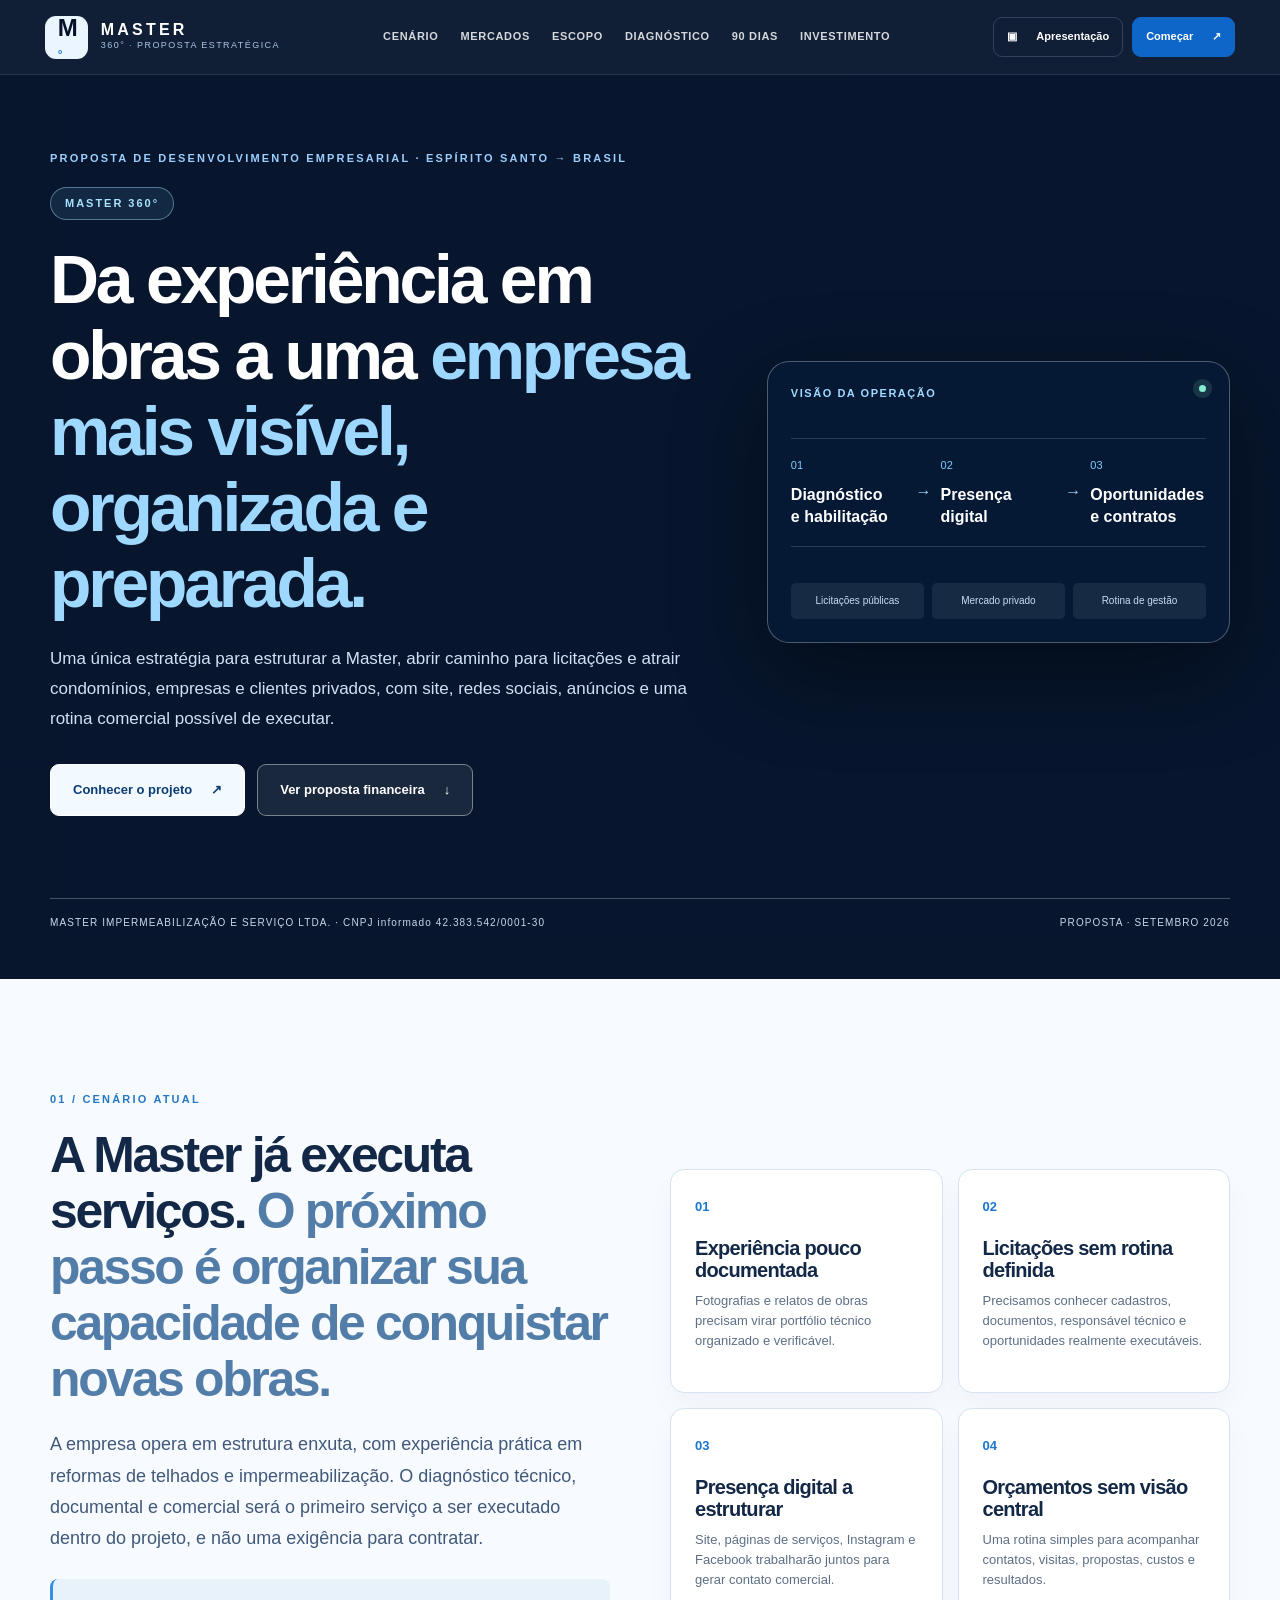
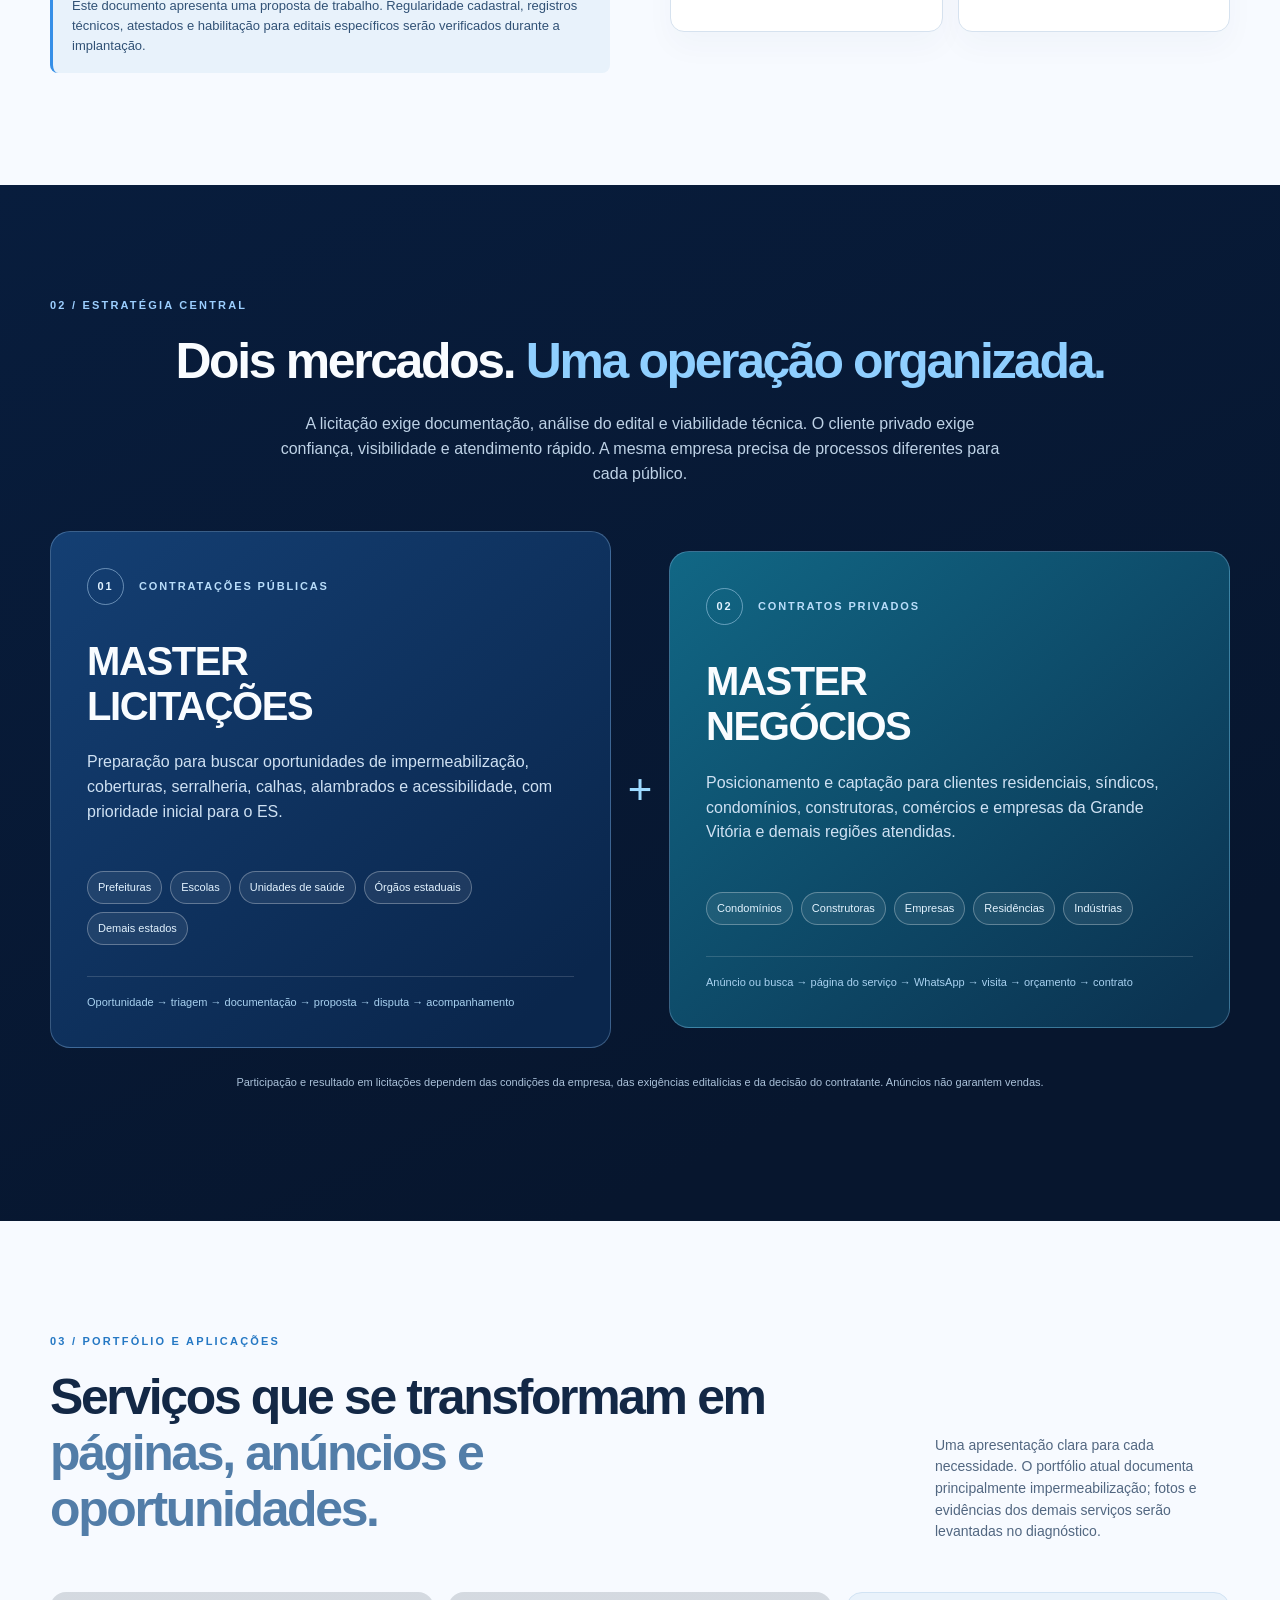
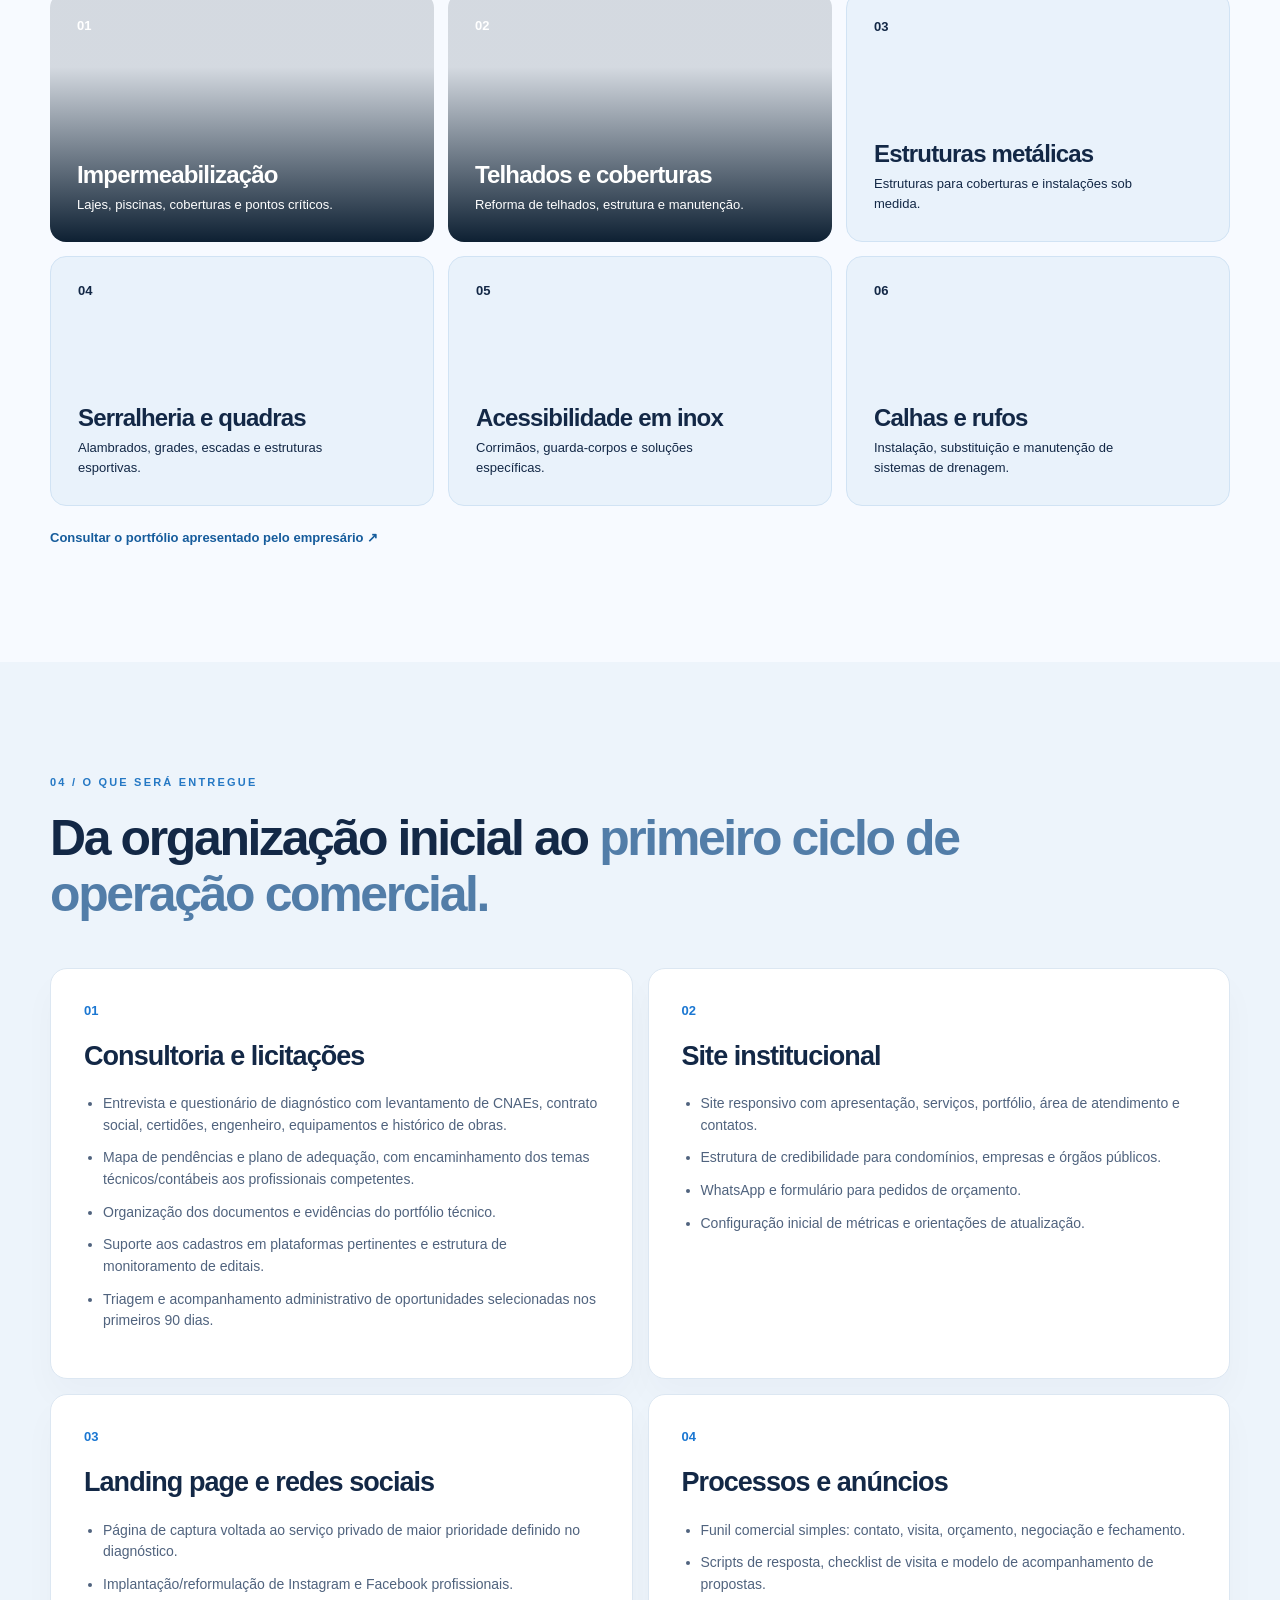
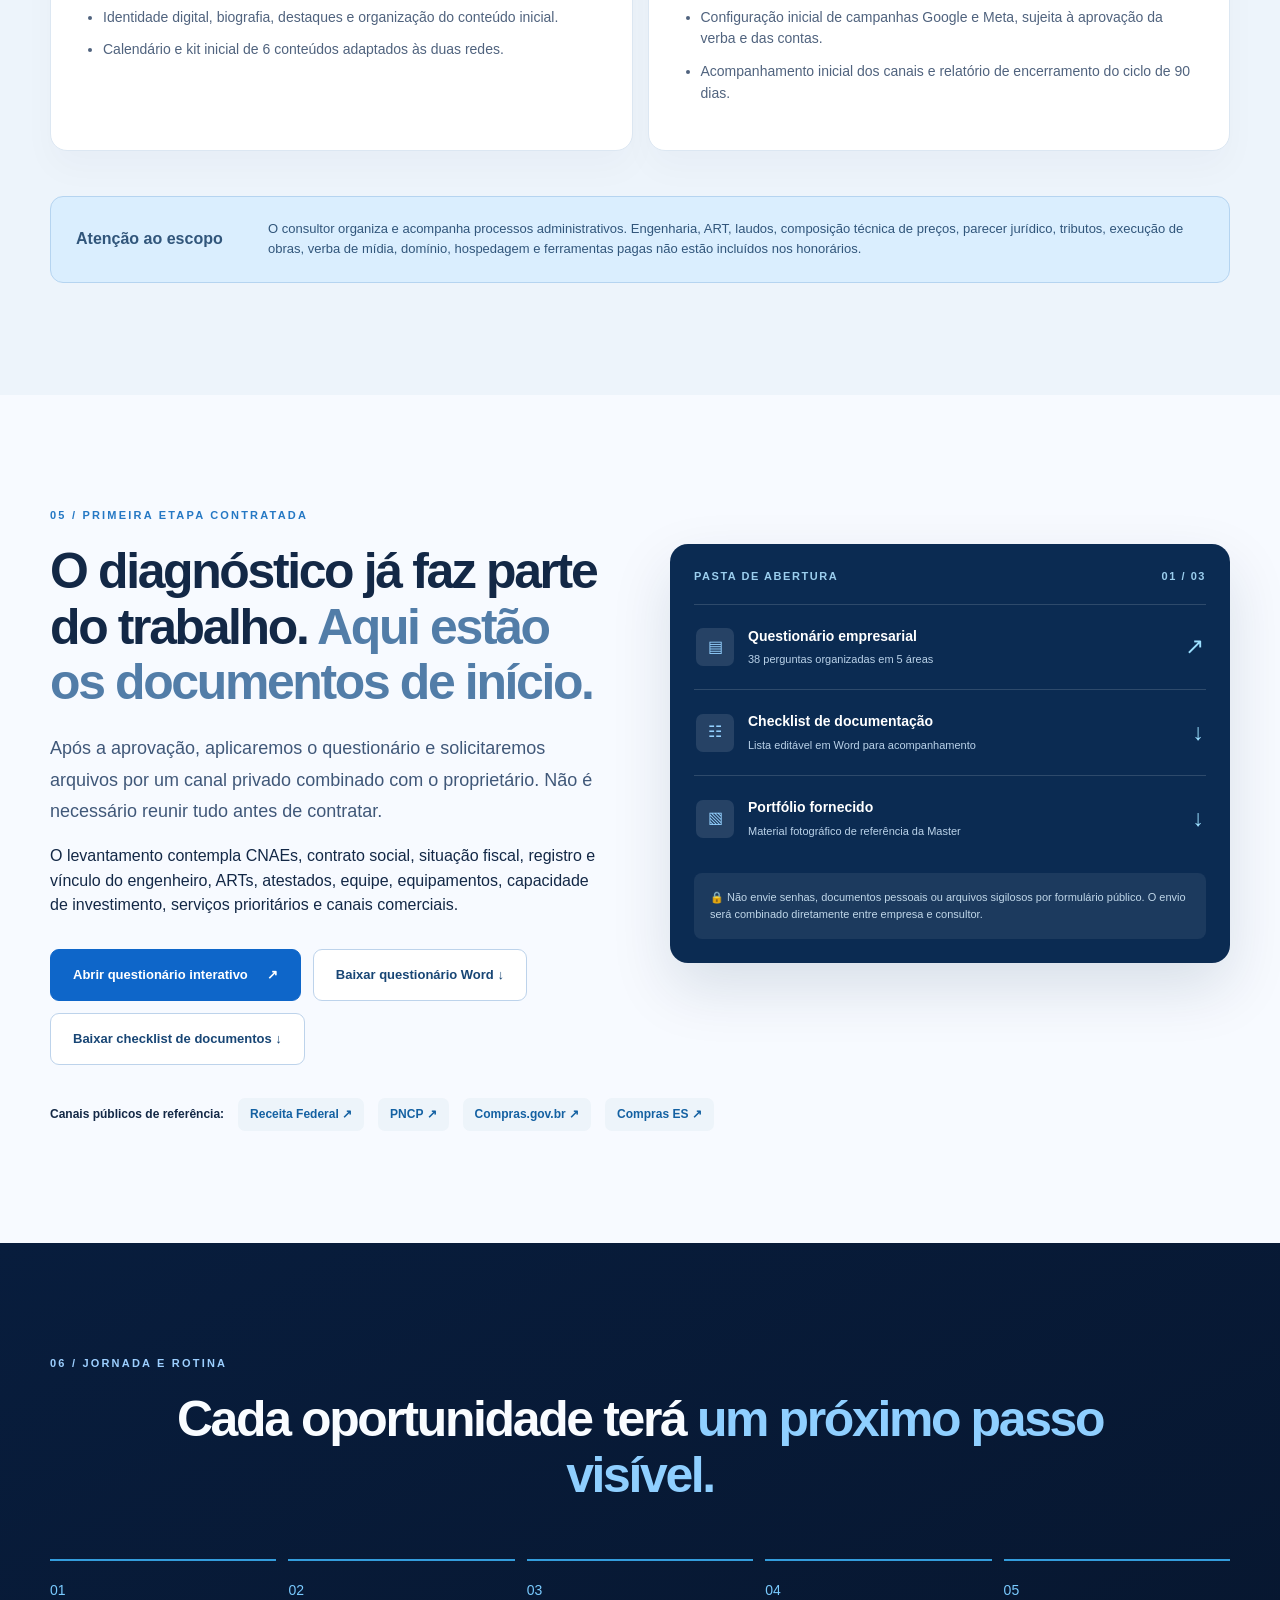
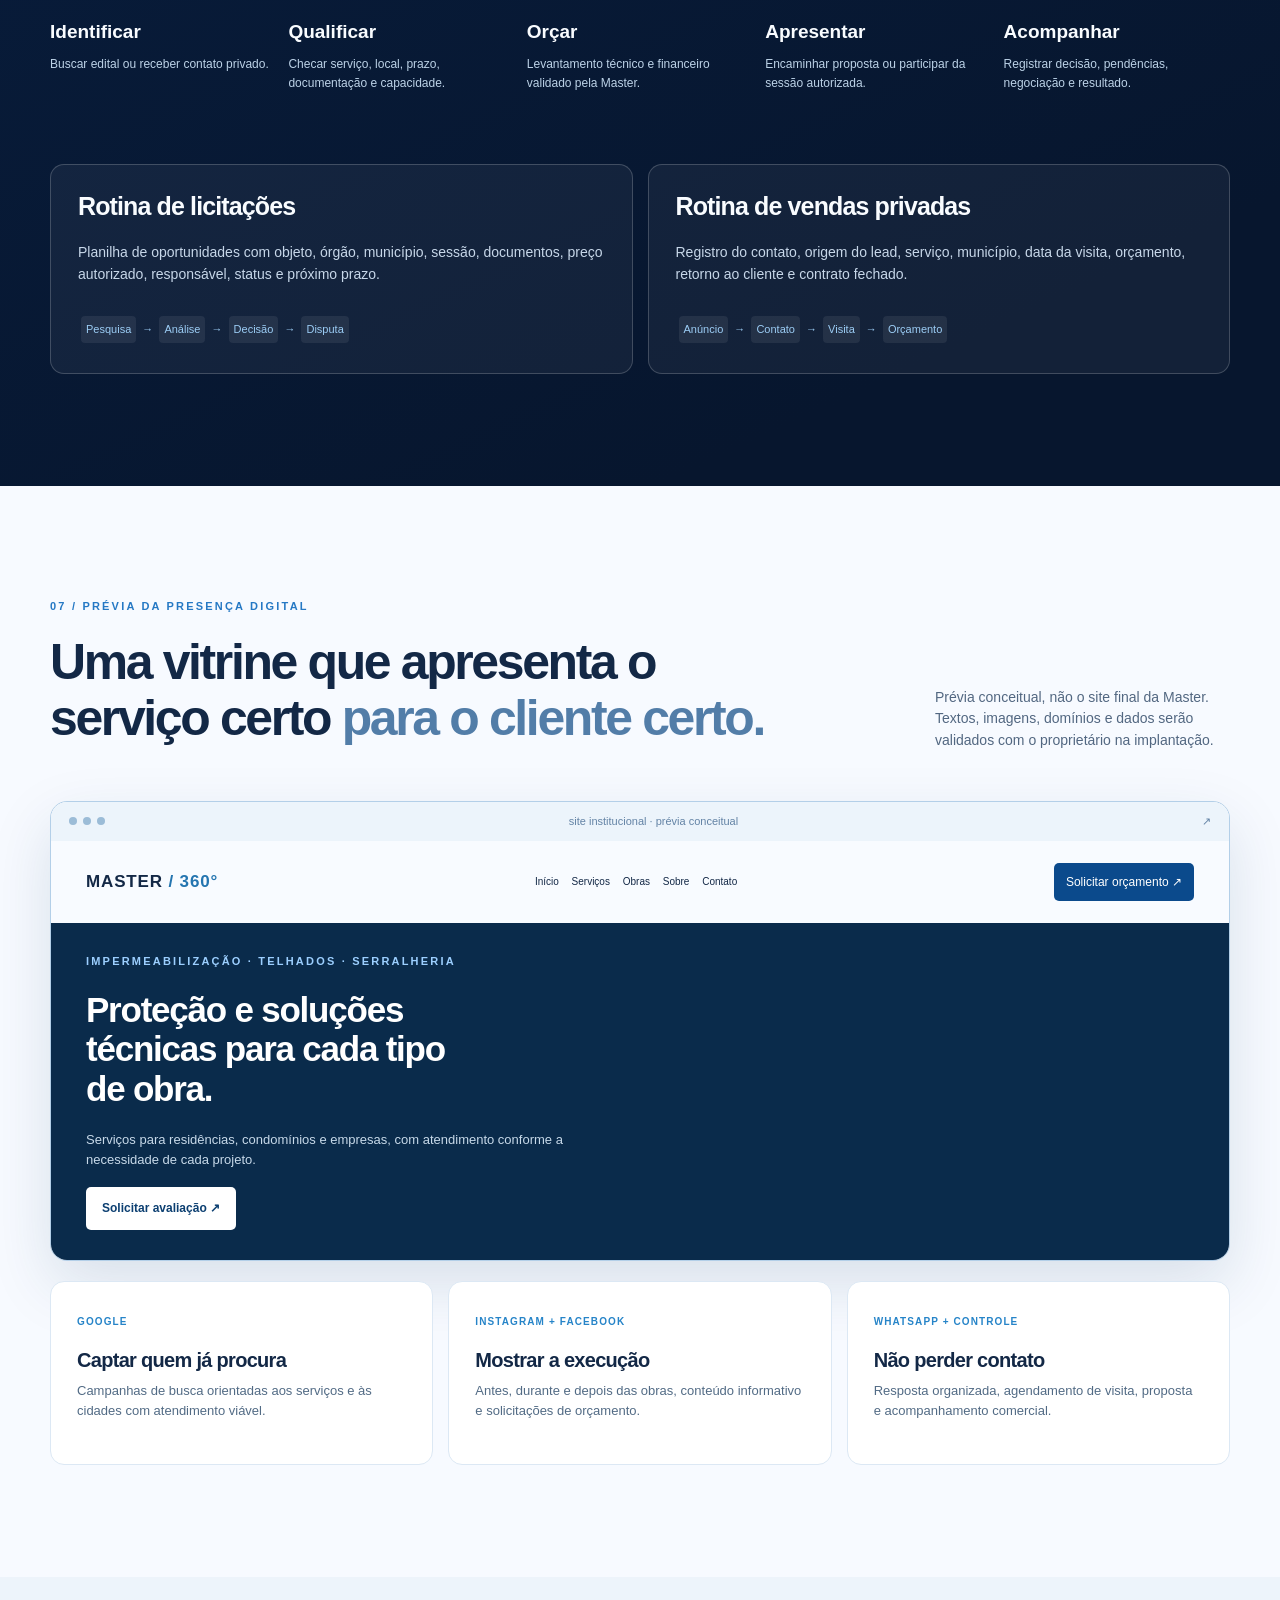
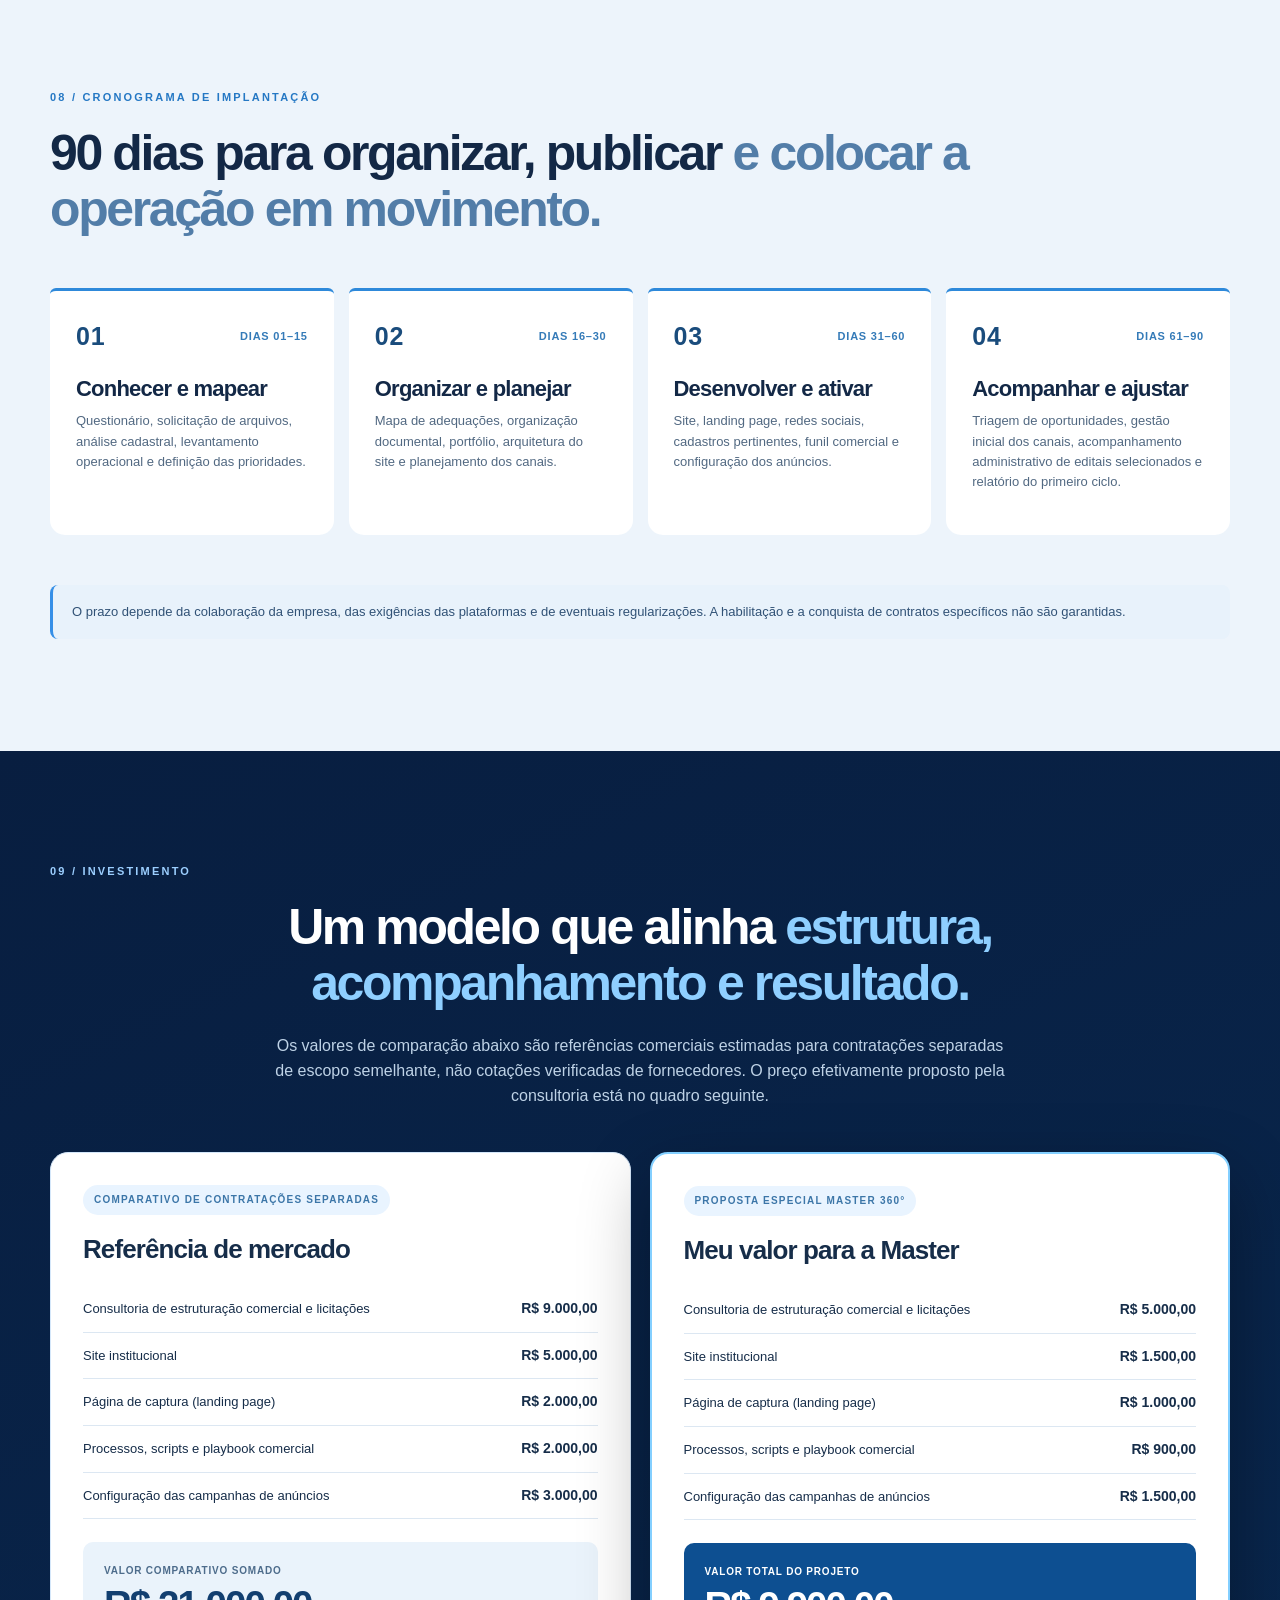
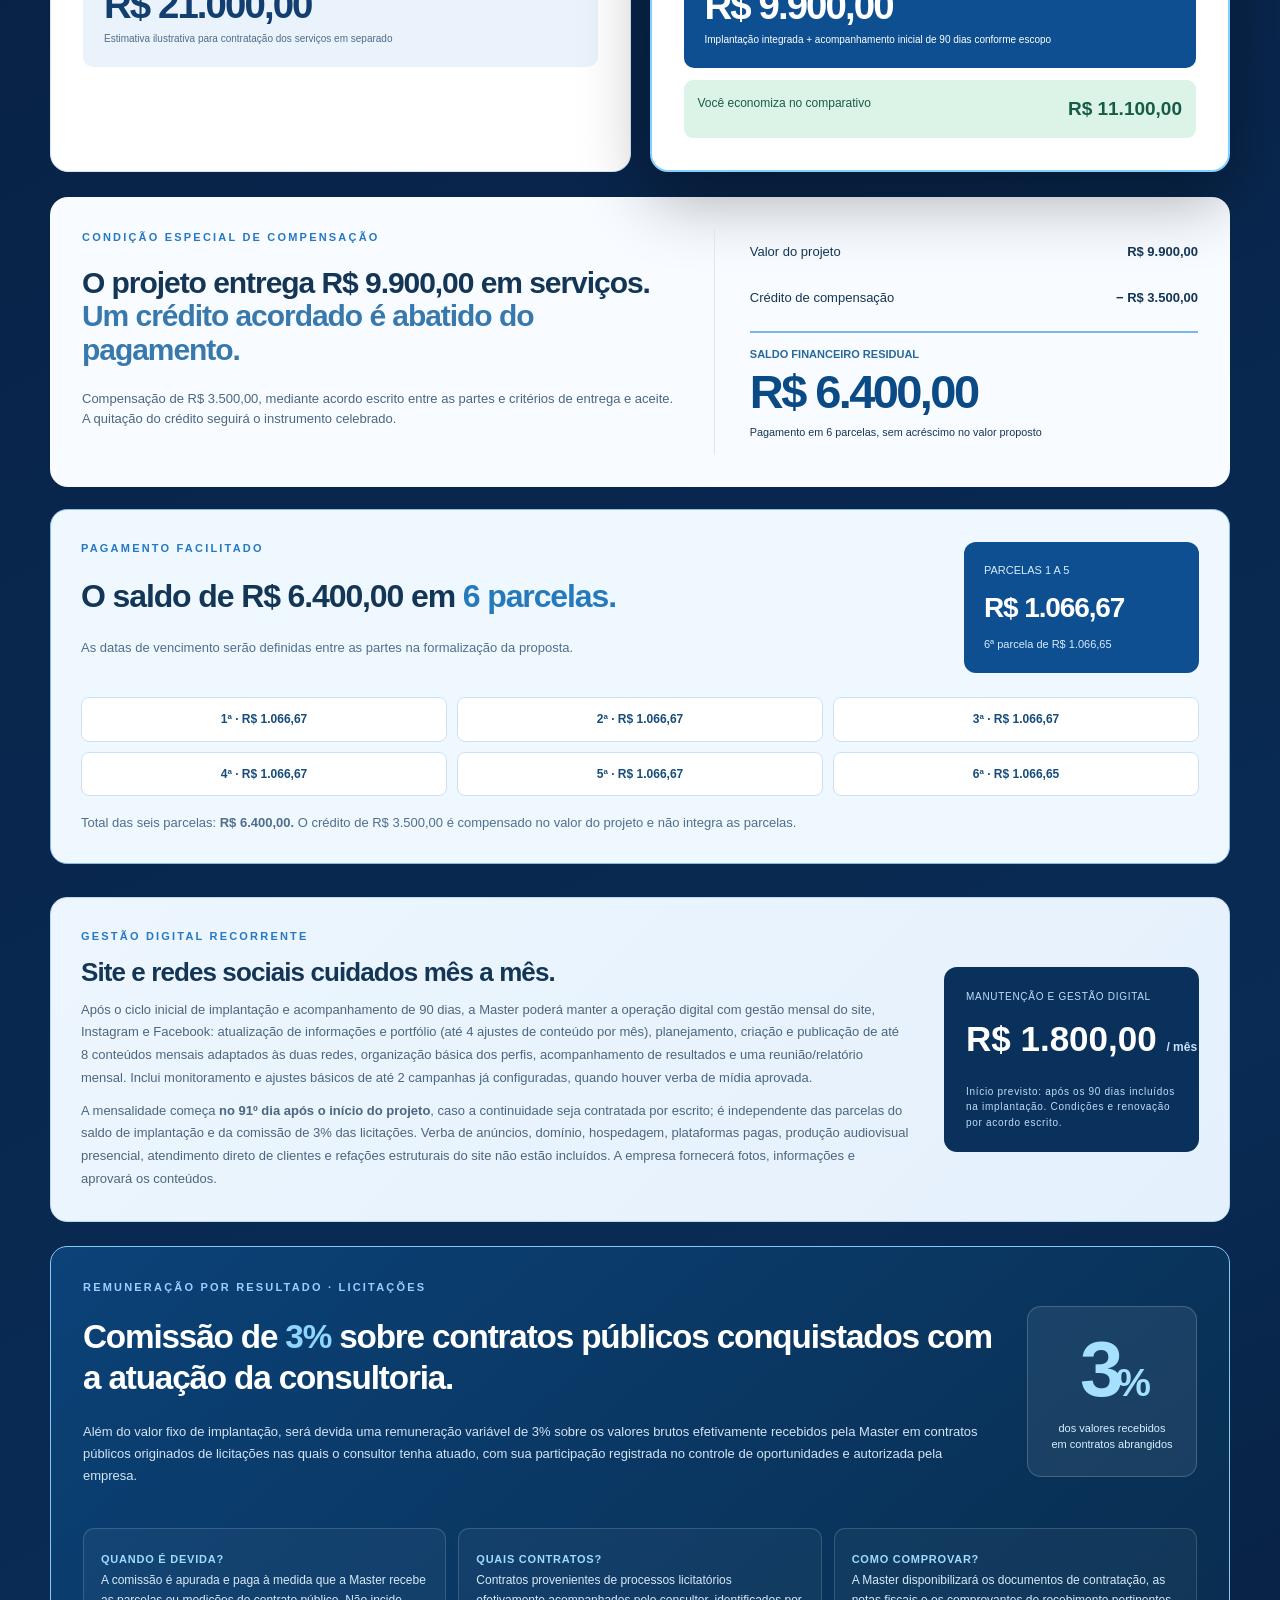
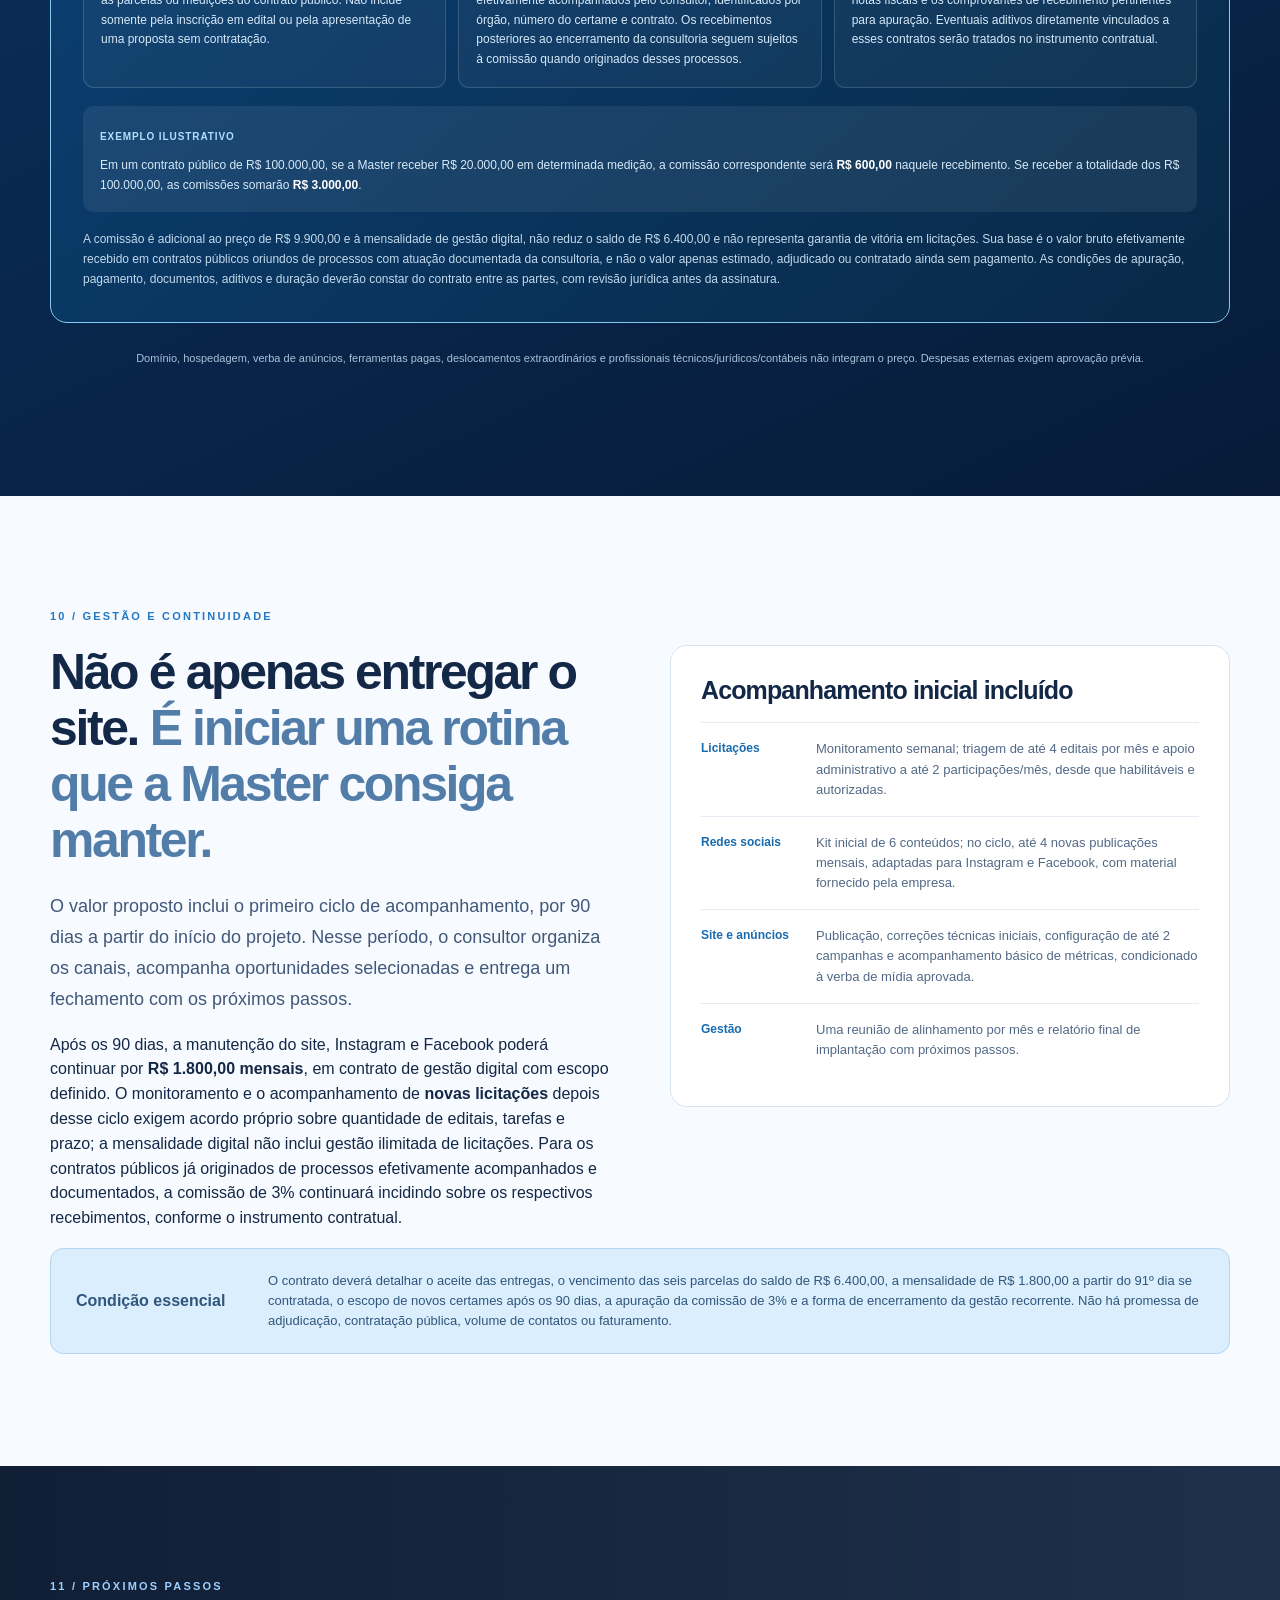
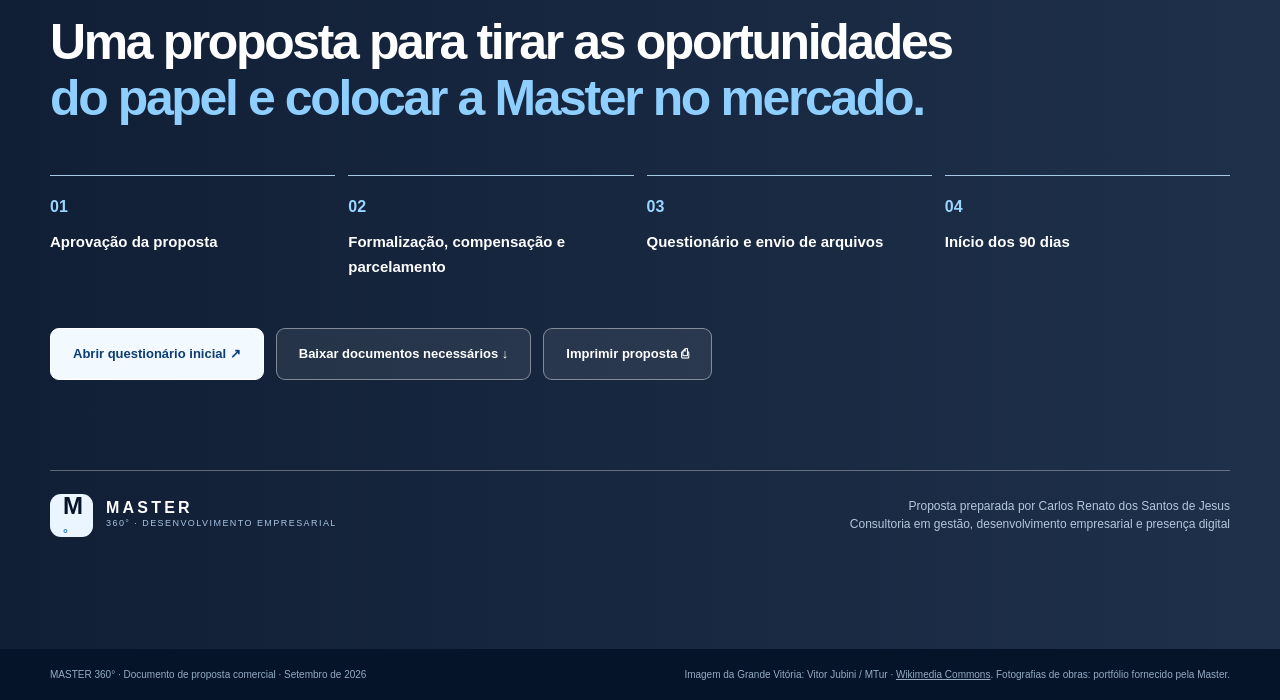
==== index.html @ e46aab37 "Adicionar arquivos  Master 360" ====
<!doctype html>
<html lang="pt-BR">
<head>
<meta charset="utf-8"><meta name="viewport" content="width=device-width,initial-scale=1"><meta name="theme-color" content="#071a37">
<title>MASTER 360° | Proposta de Estruturação e Expansão Comercial</title>
<meta name="description" content="Proposta interativa de estruturação da Master: licitações, site, Instagram, Facebook e mercado privado.">
<link rel="stylesheet" href="style.css">
</head>
<body>
<div class="progress" id="progress"></div>
<header class="topbar"><a class="brand" href="#inicio"><span class="brand-mark">M<span>°</span></span><span><b>MASTER</b><small>360° · PROPOSTA ESTRATÉGICA</small></span></a><nav class="nav" aria-label="Navegação"><a href="#cenario">Cenário</a><a href="#motores">Mercados</a><a href="#entregas">Escopo</a><a href="#diagnostico">Diagnóstico</a><a href="#cronograma">90 dias</a><a href="#investimento">Investimento</a></nav><div class="top-actions"><button id="presentBtn" class="ghost small" type="button" title="Modo apresentação">▣ <span>Apresentação</span></button><a class="btn small" href="#proximos">Começar <span>↗</span></a></div></header>
<main>
<section id="inicio" class="hero panel"><div class="hero-bg" role="img" aria-label="Vista da Grande Vitória e da Terceira Ponte"></div><div class="container hero-content"><div class="eyebrow light">PROPOSTA DE DESENVOLVIMENTO EMPRESARIAL <span>·</span> ESPÍRITO SANTO → BRASIL</div><div class="hero-grid"><div><div class="tag">MASTER 360°</div><h1>Da experiência em obras a uma <em>empresa mais visível, organizada e preparada.</em></h1><p>Uma única estratégia para estruturar a Master, abrir caminho para licitações e atrair condomínios, empresas e clientes privados, com site, redes sociais, anúncios e uma rotina comercial possível de executar.</p><div class="btn-row"><a class="btn bright" href="#motores">Conhecer o projeto <span>↗</span></a><a class="btn glass" href="#investimento">Ver proposta financeira <span>↓</span></a></div></div><div class="hero-card"><div class="hero-card-top"><span>VISÃO DA OPERAÇÃO</span><span class="live-dot"></span></div><div class="hero-pipeline"><div><span>01</span><strong>Diagnóstico<br>e habilitação</strong></div><b>→</b><div><span>02</span><strong>Presença<br>digital</strong></div><b>→</b><div><span>03</span><strong>Oportunidades<br>e contratos</strong></div></div><div class="hero-bottom"><span>Licitações públicas</span><span>Mercado privado</span><span>Rotina de gestão</span></div></div></div><div class="hero-foot"><span>MASTER IMPERMEABILIZAÇÃO E SERVIÇO LTDA. · CNPJ informado 42.383.542/0001-30</span><span>PROPOSTA · SETEMBRO 2026</span></div></div></section>
<section id="cenario" class="section panel"><div class="container"><div class="eyebrow">01 / CENÁRIO ATUAL</div><div class="split"><div><h2>A Master já executa serviços. <span>O próximo passo é organizar sua capacidade de conquistar novas obras.</span></h2><p class="lead">A empresa opera em estrutura enxuta, com experiência prática em reformas de telhados e impermeabilização. O diagnóstico técnico, documental e comercial será o primeiro serviço a ser executado dentro do projeto, e não uma exigência para contratar.</p><div class="note">Este documento apresenta uma proposta de trabalho. Regularidade cadastral, registros técnicos, atestados e habilitação para editais específicos serão verificados durante a implantação.</div></div><div class="issue-grid"><article class="issue"><b>01</b><h3>Experiência pouco documentada</h3><p>Fotografias e relatos de obras precisam virar portfólio técnico organizado e verificável.</p></article><article class="issue"><b>02</b><h3>Licitações sem rotina definida</h3><p>Precisamos conhecer cadastros, documentos, responsável técnico e oportunidades realmente executáveis.</p></article><article class="issue"><b>03</b><h3>Presença digital a estruturar</h3><p>Site, páginas de serviços, Instagram e Facebook trabalharão juntos para gerar contato comercial.</p></article><article class="issue"><b>04</b><h3>Orçamentos sem visão central</h3><p>Uma rotina simples para acompanhar contatos, visitas, propostas, custos e resultados.</p></article></div></div></div></section>
<section id="motores" class="section section-dark panel"><div class="container"><div class="eyebrow light">02 / ESTRATÉGIA CENTRAL</div><h2 class="center">Dois mercados. <span>Uma operação organizada.</span></h2><p class="center intro">A licitação exige documentação, análise do edital e viabilidade técnica. O cliente privado exige confiança, visibilidade e atendimento rápido. A mesma empresa precisa de processos diferentes para cada público.</p><div class="motors"><article class="motor"><div class="motor-head"><span class="round">01</span><span>CONTRATAÇÕES PÚBLICAS</span></div><h3>MASTER<br>LICITAÇÕES</h3><p>Preparação para buscar oportunidades de impermeabilização, coberturas, serralheria, calhas, alambrados e acessibilidade, com prioridade inicial para o ES.</p><div class="pillset"><span>Prefeituras</span><span>Escolas</span><span>Unidades de saúde</span><span>Órgãos estaduais</span><span>Demais estados</span></div><div class="motor-footer">Oportunidade → triagem → documentação → proposta → disputa → acompanhamento</div></article><div class="motor-link">+</div><article class="motor motor-alt"><div class="motor-head"><span class="round">02</span><span>CONTRATOS PRIVADOS</span></div><h3>MASTER<br>NEGÓCIOS</h3><p>Posicionamento e captação para clientes residenciais, síndicos, condomínios, construtoras, comércios e empresas da Grande Vitória e demais regiões atendidas.</p><div class="pillset"><span>Condomínios</span><span>Construtoras</span><span>Empresas</span><span>Residências</span><span>Indústrias</span></div><div class="motor-footer">Anúncio ou busca → página do serviço → WhatsApp → visita → orçamento → contrato</div></article></div><p class="fine center">Participação e resultado em licitações dependem das condições da empresa, das exigências editalícias e da decisão do contratante. Anúncios não garantem vendas.</p></div></section>
<section id="servicos" class="section panel"><div class="container"><div class="eyebrow">03 / PORTFÓLIO E APLICAÇÕES</div><div class="section-head"><h2>Serviços que se transformam em <span>páginas, anúncios e oportunidades.</span></h2><p>Uma apresentação clara para cada necessidade. O portfólio atual documenta principalmente impermeabilização; fotos e evidências dos demais serviços serão levantadas no diagnóstico.</p></div><div class="service-grid"><article class="service photo" style="--photo:url('assets/obra_6.webp')"><div class="service-shade"></div><span>01</span><h3>Impermeabilização</h3><p>Lajes, piscinas, coberturas e pontos críticos.</p></article><article class="service photo" style="--photo:url('assets/obra_4.webp')"><div class="service-shade"></div><span>02</span><h3>Telhados e coberturas</h3><p>Reforma de telhados, estrutura e manutenção.</p></article><article class="service simple"><span>03</span><h3>Estruturas metálicas</h3><p>Estruturas para coberturas e instalações sob medida.</p></article><article class="service simple"><span>04</span><h3>Serralheria e quadras</h3><p>Alambrados, grades, escadas e estruturas esportivas.</p></article><article class="service simple"><span>05</span><h3>Acessibilidade em inox</h3><p>Corrimãos, guarda-corpos e soluções específicas.</p></article><article class="service simple"><span>06</span><h3>Calhas e rufos</h3><p>Instalação, substituição e manutenção de sistemas de drenagem.</p></article></div><a href="documentos/portfolio_master_atual.docx" class="text-link" download>Consultar o portfólio apresentado pelo empresário ↗</a></div></section>
<section id="entregas" class="section section-pale panel"><div class="container"><div class="eyebrow">04 / O QUE SERÁ ENTREGUE</div><h2>Da organização inicial ao <span>primeiro ciclo de operação comercial.</span></h2><div class="deliveries"><article><span class="num">01</span><h3>Consultoria e licitações</h3><ul><li>Entrevista e questionário de diagnóstico com levantamento de CNAEs, contrato social, certidões, engenheiro, equipamentos e histórico de obras.</li><li>Mapa de pendências e plano de adequação, com encaminhamento dos temas técnicos/contábeis aos profissionais competentes.</li><li>Organização dos documentos e evidências do portfólio técnico.</li><li>Suporte aos cadastros em plataformas pertinentes e estrutura de monitoramento de editais.</li><li>Triagem e acompanhamento administrativo de oportunidades selecionadas nos primeiros 90 dias.</li></ul></article><article><span class="num">02</span><h3>Site institucional</h3><ul><li>Site responsivo com apresentação, serviços, portfólio, área de atendimento e contatos.</li><li>Estrutura de credibilidade para condomínios, empresas e órgãos públicos.</li><li>WhatsApp e formulário para pedidos de orçamento.</li><li>Configuração inicial de métricas e orientações de atualização.</li></ul></article><article><span class="num">03</span><h3>Landing page e redes sociais</h3><ul><li>Página de captura voltada ao serviço privado de maior prioridade definido no diagnóstico.</li><li>Implantação/reformulação de Instagram e Facebook profissionais.</li><li>Identidade digital, biografia, destaques e organização do conteúdo inicial.</li><li>Calendário e kit inicial de 6 conteúdos adaptados às duas redes.</li></ul></article><article><span class="num">04</span><h3>Processos e anúncios</h3><ul><li>Funil comercial simples: contato, visita, orçamento, negociação e fechamento.</li><li>Scripts de resposta, checklist de visita e modelo de acompanhamento de propostas.</li><li>Configuração inicial de campanhas Google e Meta, sujeita à aprovação da verba e das contas.</li><li>Acompanhamento inicial dos canais e relatório de encerramento do ciclo de 90 dias.</li></ul></article></div><div class="callout"><strong>Atenção ao escopo</strong><p>O consultor organiza e acompanha processos administrativos. Engenharia, ART, laudos, composição técnica de preços, parecer jurídico, tributos, execução de obras, verba de mídia, domínio, hospedagem e ferramentas pagas não estão incluídos nos honorários.</p></div></div></section>
<section id="diagnostico" class="section panel"><div class="container"><div class="eyebrow">05 / PRIMEIRA ETAPA CONTRATADA</div><div class="split align-start"><div><h2>O diagnóstico já faz parte do trabalho. <span>Aqui estão os documentos de início.</span></h2><p class="lead">Após a aprovação, aplicaremos o questionário e solicitaremos arquivos por um canal privado combinado com o proprietário. Não é necessário reunir tudo antes de contratar.</p><p>O levantamento contempla CNAEs, contrato social, situação fiscal, registro e vínculo do engenheiro, ARTs, atestados, equipe, equipamentos, capacidade de investimento, serviços prioritários e canais comerciais.</p><div class="btn-row wrap"><a href="questionario.html" class="btn">Abrir questionário interativo <span>↗</span></a><a href="documentos/questionario_diagnostico_master.docx" class="btn outline" download>Baixar questionário Word ↓</a><a href="documentos/checklist_documentos_master.docx" class="btn outline" download>Baixar checklist de documentos ↓</a></div></div><div class="doc-card"><div class="doc-card-head"><span>PASTA DE ABERTURA</span><span>01 / 03</span></div><a class="doc-row" href="questionario.html"><span class="doc-ico">▤</span><span><b>Questionário empresarial</b><small>38 perguntas organizadas em 5 áreas</small></span><span>↗</span></a><a class="doc-row" href="documentos/checklist_documentos_master.docx" download><span class="doc-ico">☷</span><span><b>Checklist de documentação</b><small>Lista editável em Word para acompanhamento</small></span><span>↓</span></a><a class="doc-row" href="documentos/portfolio_master_atual.docx" download><span class="doc-ico">▧</span><span><b>Portfólio fornecido</b><small>Material fotográfico de referência da Master</small></span><span>↓</span></a><p class="safe-note">🔒 Não envie senhas, documentos pessoais ou arquivos sigilosos por formulário público. O envio será combinado diretamente entre empresa e consultor.</p></div></div><div class="official"><b>Canais públicos de referência:</b><a href="https://www.gov.br/pt-br/servicos/consultar-cadastro-nacional-de-pessoas-juridicas" target="_blank" rel="noopener">Receita Federal ↗</a><a href="https://pncp.gov.br/app/editais" target="_blank" rel="noopener">PNCP ↗</a><a href="https://www.gov.br/compras/pt-br" target="_blank" rel="noopener">Compras.gov.br ↗</a><a href="https://compras.es.gov.br/" target="_blank" rel="noopener">Compras ES ↗</a></div></div></section>
<section id="jornada" class="section section-dark panel"><div class="container"><div class="eyebrow light">06 / JORNADA E ROTINA</div><h2 class="center">Cada oportunidade terá <span>um próximo passo visível.</span></h2><div class="journey"><div><span>01</span><b>Identificar</b><p>Buscar edital ou receber contato privado.</p></div><div><span>02</span><b>Qualificar</b><p>Checar serviço, local, prazo, documentação e capacidade.</p></div><div><span>03</span><b>Orçar</b><p>Levantamento técnico e financeiro validado pela Master.</p></div><div><span>04</span><b>Apresentar</b><p>Encaminhar proposta ou participar da sessão autorizada.</p></div><div><span>05</span><b>Acompanhar</b><p>Registrar decisão, pendências, negociação e resultado.</p></div></div><div class="two-panels"><article><h3>Rotina de licitações</h3><p>Planilha de oportunidades com objeto, órgão, município, sessão, documentos, preço autorizado, responsável, status e próximo prazo.</p><div class="flow"><span>Pesquisa</span> → <span>Análise</span> → <span>Decisão</span> → <span>Disputa</span></div></article><article><h3>Rotina de vendas privadas</h3><p>Registro do contato, origem do lead, serviço, município, data da visita, orçamento, retorno ao cliente e contrato fechado.</p><div class="flow"><span>Anúncio</span> → <span>Contato</span> → <span>Visita</span> → <span>Orçamento</span></div></article></div></div></section>
<section id="digital" class="section panel"><div class="container"><div class="eyebrow">07 / PRÉVIA DA PRESENÇA DIGITAL</div><div class="section-head"><h2>Uma vitrine que apresenta o serviço certo <span>para o cliente certo.</span></h2><p>Prévia conceitual, não o site final da Master. Textos, imagens, domínios e dados serão validados com o proprietário na implantação.</p></div><div class="browser"><div class="browser-bar"><div class="dots"><i></i><i></i><i></i></div><span>site institucional · prévia conceitual</span><span>↗</span></div><div class="browser-content"><div class="mock-nav"><b>MASTER<span> / 360°</span></b><small>Início　 Serviços　 Obras　 Sobre　 Contato</small><span>Solicitar orçamento ↗</span></div><div class="mock-main"><div><span class="eyebrow light">IMPERMEABILIZAÇÃO · TELHADOS · SERRALHERIA</span><h3>Proteção e soluções técnicas para cada tipo de obra.</h3><p>Serviços para residências, condomínios e empresas, com atendimento conforme a necessidade de cada projeto.</p><span class="mock-button">Solicitar avaliação ↗</span></div><div class="mock-photo" role="img" aria-label="Obra de impermeabilização apresentada no portfólio da Master"></div></div></div></div><div class="three-cards"><article><span>GOOGLE</span><h3>Captar quem já procura</h3><p>Campanhas de busca orientadas aos serviços e às cidades com atendimento viável.</p></article><article><span>INSTAGRAM + FACEBOOK</span><h3>Mostrar a execução</h3><p>Antes, durante e depois das obras, conteúdo informativo e solicitações de orçamento.</p></article><article><span>WHATSAPP + CONTROLE</span><h3>Não perder contato</h3><p>Resposta organizada, agendamento de visita, proposta e acompanhamento comercial.</p></article></div></div></section>
<section id="cronograma" class="section section-pale panel"><div class="container"><div class="eyebrow">08 / CRONOGRAMA DE IMPLANTAÇÃO</div><h2>90 dias para organizar, publicar <span>e colocar a operação em movimento.</span></h2><div class="timeline"><article><div><b>01</b><span>DIAS 01–15</span></div><h3>Conhecer e mapear</h3><p>Questionário, solicitação de arquivos, análise cadastral, levantamento operacional e definição das prioridades.</p></article><article><div><b>02</b><span>DIAS 16–30</span></div><h3>Organizar e planejar</h3><p>Mapa de adequações, organização documental, portfólio, arquitetura do site e planejamento dos canais.</p></article><article><div><b>03</b><span>DIAS 31–60</span></div><h3>Desenvolver e ativar</h3><p>Site, landing page, redes sociais, cadastros pertinentes, funil comercial e configuração dos anúncios.</p></article><article><div><b>04</b><span>DIAS 61–90</span></div><h3>Acompanhar e ajustar</h3><p>Triagem de oportunidades, gestão inicial dos canais, acompanhamento administrativo de editais selecionados e relatório do primeiro ciclo.</p></article></div><div class="note">O prazo depende da colaboração da empresa, das exigências das plataformas e de eventuais regularizações. A habilitação e a conquista de contratos específicos não são garantidas.</div></div></section>
<section id="investimento" class="section investment panel"><div class="container"><div class="eyebrow light">09 / INVESTIMENTO</div><h2 class="center">Um modelo que alinha <span>estrutura, acompanhamento e resultado.</span></h2><p class="center intro">Os valores de comparação abaixo são referências comerciais estimadas para contratações separadas de escopo semelhante, não cotações verificadas de fornecedores. O preço efetivamente proposto pela consultoria está no quadro seguinte.</p><div class="price-grid"><article class="price-card reference"><div class="price-tag">COMPARATIVO DE CONTRATAÇÕES SEPARADAS</div><h3>Referência de mercado</h3><div class="line"><span>Consultoria de estruturação comercial e licitações</span><b>R$ 9.000,00</b></div><div class="line"><span>Site institucional</span><b>R$ 5.000,00</b></div><div class="line"><span>Página de captura (landing page)</span><b>R$ 2.000,00</b></div><div class="line"><span>Processos, scripts e playbook comercial</span><b>R$ 2.000,00</b></div><div class="line"><span>Configuração das campanhas de anúncios</span><b>R$ 3.000,00</b></div><div class="total"><span>VALOR COMPARATIVO SOMADO</span><strong>R$ 21.000,00</strong><small>Estimativa ilustrativa para contratação dos serviços em separado</small></div></article><article class="price-card offer"><div class="price-tag">PROPOSTA ESPECIAL MASTER 360°</div><h3>Meu valor para a Master</h3><div class="line"><span>Consultoria de estruturação comercial e licitações</span><b>R$ 5.000,00</b></div><div class="line"><span>Site institucional</span><b>R$ 1.500,00</b></div><div class="line"><span>Página de captura (landing page)</span><b>R$ 1.000,00</b></div><div class="line"><span>Processos, scripts e playbook comercial</span><b>R$ 900,00</b></div><div class="line"><span>Configuração das campanhas de anúncios</span><b>R$ 1.500,00</b></div><div class="total"><span>VALOR TOTAL DO PROJETO</span><strong>R$ 9.900,00</strong><small>Implantação integrada + acompanhamento inicial de 90 dias conforme escopo</small></div><div class="saving"><span>Você economiza no comparativo</span><b>R$ 11.100,00</b></div></article></div><div class="settlement"><div><div class="eyebrow">CONDIÇÃO ESPECIAL DE COMPENSAÇÃO</div><h3>O projeto entrega R$ 9.900,00 em serviços. <span>Um crédito acordado é abatido do pagamento.</span></h3><p>Compensação de R$ 3.500,00, mediante acordo escrito entre as partes e critérios de entrega e aceite. A quitação do crédito seguirá o instrumento celebrado.</p></div><div class="settlement-numbers"><div><span>Valor do projeto</span><b>R$ 9.900,00</b></div><div><span>Crédito de compensação</span><b>− R$ 3.500,00</b></div><div class="last"><span>SALDO FINANCEIRO RESIDUAL</span><strong>R$ 6.400,00</strong><small>Pagamento em 6 parcelas, sem acréscimo no valor proposto</small></div></div></div>
<div class="payment-plan" aria-label="Plano de pagamento do saldo residual"><div class="payment-top"><div><div class="eyebrow">PAGAMENTO FACILITADO</div><h3>O saldo de R$ 6.400,00 em <span>6 parcelas.</span></h3><p>As datas de vencimento serão definidas entre as partes na formalização da proposta.</p></div><div class="payment-highlight"><span>PARCELAS 1 A 5</span><strong>R$ 1.066,67</strong><small>6ª parcela de R$ 1.066,65</small></div></div><div class="payment-installments"><span>1ª · R$ 1.066,67</span><span>2ª · R$ 1.066,67</span><span>3ª · R$ 1.066,67</span><span>4ª · R$ 1.066,67</span><span>5ª · R$ 1.066,67</span><span>6ª · R$ 1.066,65</span></div><p class="payment-caption">Total das seis parcelas: <strong>R$ 6.400,00.</strong> O crédito de R$ 3.500,00 é compensado no valor do projeto e não integra as parcelas.</p></div>
<div class="continuity-offer" id="mensalidade" aria-label="Gestão digital mensal"><div><div class="eyebrow">GESTÃO DIGITAL RECORRENTE</div><h3>Site e redes sociais <span>cuidados mês a mês.</span></h3><p>Após o ciclo inicial de implantação e acompanhamento de 90 dias, a Master poderá manter a operação digital com gestão mensal do site, Instagram e Facebook: atualização de informações e portfólio (até 4 ajustes de conteúdo por mês), planejamento, criação e publicação de até 8 conteúdos mensais adaptados às duas redes, organização básica dos perfis, acompanhamento de resultados e uma reunião/relatório mensal. Inclui monitoramento e ajustes básicos de até 2 campanhas já configuradas, quando houver verba de mídia aprovada.</p><p style="margin-top:10px">A mensalidade começa <strong>no 91º dia após o início do projeto</strong>, caso a continuidade seja contratada por escrito; é independente das parcelas do saldo de implantação e da comissão de 3% das licitações. Verba de anúncios, domínio, hospedagem, plataformas pagas, produção audiovisual presencial, atendimento direto de clientes e refações estruturais do site não estão incluídos. A empresa fornecerá fotos, informações e aprovará os conteúdos.</p></div><div class="continuity-price"><small>MANUTENÇÃO E GESTÃO DIGITAL</small><strong>R$ 1.800,00 <span>/ mês</span></strong><small>Início previsto: após os 90 dias incluídos na implantação. Condições e renovação por acordo escrito.</small></div></div>
<div class="success-fee" id="comissao"><div class="success-title"><div><div class="eyebrow light">REMUNERAÇÃO POR RESULTADO · LICITAÇÕES</div><h3>Comissão de <span>3%</span> sobre contratos públicos conquistados com a atuação da consultoria.</h3><p>Além do valor fixo de implantação, será devida uma remuneração variável de 3% sobre os valores brutos efetivamente recebidos pela Master em contratos públicos originados de licitações nas quais o consultor tenha atuado, com sua participação registrada no controle de oportunidades e autorizada pela empresa.</p></div><div class="success-number"><strong>3<span>%</span></strong><small>dos valores recebidos<br>em contratos abrangidos</small></div></div><div class="success-rules"><div><b>QUANDO É DEVIDA?</b><p>A comissão é apurada e paga à medida que a Master recebe as parcelas ou medições do contrato público. Não incide somente pela inscrição em edital ou pela apresentação de uma proposta sem contratação.</p></div><div><b>QUAIS CONTRATOS?</b><p>Contratos provenientes de processos licitatórios efetivamente acompanhados pelo consultor, identificados por órgão, número do certame e contrato. Os recebimentos posteriores ao encerramento da consultoria seguem sujeitos à comissão quando originados desses processos.</p></div><div><b>COMO COMPROVAR?</b><p>A Master disponibilizará os documentos de contratação, as notas fiscais e os comprovantes de recebimento pertinentes para apuração. Eventuais aditivos diretamente vinculados a esses contratos serão tratados no instrumento contratual.</p></div></div><div class="success-example"><span>EXEMPLO ILUSTRATIVO</span><p>Em um contrato público de R$ 100.000,00, se a Master receber R$ 20.000,00 em determinada medição, a comissão correspondente será <strong>R$ 600,00</strong> naquele recebimento. Se receber a totalidade dos R$ 100.000,00, as comissões somarão <strong>R$ 3.000,00</strong>.</p></div><p class="fee-disclaimer">A comissão é adicional ao preço de R$ 9.900,00 e à mensalidade de gestão digital, não reduz o saldo de R$ 6.400,00 e não representa garantia de vitória em licitações. Sua base é o valor bruto efetivamente recebido em contratos públicos oriundos de processos com atuação documentada da consultoria, e não o valor apenas estimado, adjudicado ou contratado ainda sem pagamento. As condições de apuração, pagamento, documentos, aditivos e duração deverão constar do contrato entre as partes, com revisão jurídica antes da assinatura.</p></div><p class="fine center" style="margin-top:26px">Domínio, hospedagem, verba de anúncios, ferramentas pagas, deslocamentos extraordinários e profissionais técnicos/jurídicos/contábeis não integram o preço. Despesas externas exigem aprovação prévia.</p></div></section>
<section id="acompanhamento" class="section panel"><div class="container"><div class="eyebrow">10 / GESTÃO E CONTINUIDADE</div><div class="split align-start"><div><h2>Não é apenas entregar o site. <span>É iniciar uma rotina que a Master consiga manter.</span></h2><p class="lead">O valor proposto inclui o primeiro ciclo de acompanhamento, por 90 dias a partir do início do projeto. Nesse período, o consultor organiza os canais, acompanha oportunidades selecionadas e entrega um fechamento com os próximos passos.</p><p>Após os 90 dias, a manutenção do site, Instagram e Facebook poderá continuar por <strong>R$ 1.800,00 mensais</strong>, em contrato de gestão digital com escopo definido. O monitoramento e o acompanhamento de <strong>novas licitações</strong> depois desse ciclo exigem acordo próprio sobre quantidade de editais, tarefas e prazo; a mensalidade digital não inclui gestão ilimitada de licitações. Para os contratos públicos já originados de processos efetivamente acompanhados e documentados, a comissão de 3% continuará incidindo sobre os respectivos recebimentos, conforme o instrumento contratual.</p></div><div class="scope-card"><h3>Acompanhamento inicial incluído</h3><div class="scope-row"><span>Licitações</span><p>Monitoramento semanal; triagem de até 4 editais por mês e apoio administrativo a até 2 participações/mês, desde que habilitáveis e autorizadas.</p></div><div class="scope-row"><span>Redes sociais</span><p>Kit inicial de 6 conteúdos; no ciclo, até 4 novas publicações mensais, adaptadas para Instagram e Facebook, com material fornecido pela empresa.</p></div><div class="scope-row"><span>Site e anúncios</span><p>Publicação, correções técnicas iniciais, configuração de até 2 campanhas e acompanhamento básico de métricas, condicionado à verba de mídia aprovada.</p></div><div class="scope-row"><span>Gestão</span><p>Uma reunião de alinhamento por mês e relatório final de implantação com próximos passos.</p></div></div></div><div class="callout"><strong>Condição essencial</strong><p>O contrato deverá detalhar o aceite das entregas, o vencimento das seis parcelas do saldo de R$ 6.400,00, a mensalidade de R$ 1.800,00 a partir do 91º dia se contratada, o escopo de novos certames após os 90 dias, a apuração da comissão de 3% e a forma de encerramento da gestão recorrente. Não há promessa de adjudicação, contratação pública, volume de contatos ou faturamento.</p></div></div></section>
<section id="proximos" class="section final-cta panel"><div class="container"><div class="eyebrow light">11 / PRÓXIMOS PASSOS</div><h2>Uma proposta para tirar as oportunidades <span>do papel e colocar a Master no mercado.</span></h2><div class="steps"><div><b>01</b><span>Aprovação da proposta</span></div><div><b>02</b><span>Formalização, compensação e parcelamento</span></div><div><b>03</b><span>Questionário e envio de arquivos</span></div><div><b>04</b><span>Início dos 90 dias</span></div></div><div class="btn-row"><a href="questionario.html" class="btn bright">Abrir questionário inicial ↗</a><a href="documentos/checklist_documentos_master.docx" download class="btn glass">Baixar documentos necessários ↓</a><button type="button" class="btn glass" onclick="window.print()">Imprimir proposta ⎙</button></div><div class="end-sign"><div class="brand"><span class="brand-mark">M<span>°</span></span><span><b>MASTER</b><small>360° · DESENVOLVIMENTO EMPRESARIAL</small></span></div><p>Proposta preparada por Carlos Renato dos Santos de Jesus<br>Consultoria em gestão, desenvolvimento empresarial e presença digital</p></div></div></section>
</main>
<footer class="site-footer"><div class="container"><span>MASTER 360° · Documento de proposta comercial · Setembro de 2026</span><span>Imagem da Grande Vitória: Vitor Jubini / MTur · <a target="_blank" rel="noopener" href="https://commons.wikimedia.org/wiki/File:VitorJubini_TerceiraPonte_Vitoria_ES_(27121005458).jpg">Wikimedia Commons</a>. Fotografias de obras: portfólio fornecido pela Master.</span></div></footer>
<div class="present-indicator" id="presentIndicator" hidden><span>APRESENTAÇÃO · <b id="slideCount">01 / 11</b></span><span>← → para navegar · Esc para sair</span></div>
<script src="script.js"></script>
</body></html>
---- style.css ----
:root{--navy:#071a37;--deep:#061329;--blue:#124f9d;--bright:#5ab6ff;--ice:#e7f3ff;--paper:#f3f7fc;--ink:#132846;--muted:#526681;--line:#d6e2ef;--mint:#bff2e4;--radius:22px}*{box-sizing:border-box}html{scroll-behavior:smooth}body{margin:0;font-family:Inter,'Segoe UI',Arial,sans-serif;color:var(--ink);background:#f7faff;line-height:1.55}a{color:inherit;text-decoration:none}button,input{font:inherit}button{cursor:pointer}p{margin:0 0 17px}h1,h2,h3{letter-spacing:-.047em;line-height:1.12;margin:0 0 22px}h1{font-size:clamp(44px,5.3vw,79px);font-weight:760}h2{font-size:clamp(33px,3.9vw,57px);max-width:930px;font-weight:740}h2 span{color:#527da8}h3{font-size:25px;letter-spacing:-.035em}.container{width:min(1180px,calc(100% - 60px));margin:0 auto}.progress{height:3px;position:fixed;top:0;left:0;width:0;background:#80d7ff;z-index:99;transition:width .15s}.topbar{height:75px;position:sticky;top:0;z-index:60;display:flex;align-items:center;justify-content:space-between;gap:16px;background:rgba(5,20,44,.95);color:#fff;padding:0 clamp(20px,3.5vw,60px);border-bottom:1px solid #ffffff17;backdrop-filter:blur(20px)}.brand{display:flex;align-items:center;gap:13px;white-space:nowrap}.brand-mark{display:grid;place-content:center;width:43px;height:43px;background:#eaf5ff;color:var(--deep);font-size:24px;font-weight:900;border-radius:11px;letter-spacing:-.12em}.brand-mark span{color:#207bc3;font-size:12px;vertical-align:top}.brand b{display:block;font-size:16px;letter-spacing:.2em;line-height:1.1}.brand small{font-size:9px;display:block;letter-spacing:.16em;color:#a9c5e3}.nav{display:flex;gap:22px;font-size:11px;font-weight:760;text-transform:uppercase;letter-spacing:.06em}.nav a{opacity:.82}.nav a:hover,.nav a:focus{opacity:1;color:#87d0ff}.top-actions{display:flex;align-items:center;gap:9px}.btn,.ghost{display:inline-flex;align-items:center;justify-content:space-between;gap:19px;padding:15px 22px;border-radius:9px;background:#0e66c9;color:white;border:1px solid #0e66c9;font-weight:750;font-size:13px;transition:transform .2s,background .2s}.btn:hover,.ghost:hover{transform:translateY(-2px);background:#238af1}.btn.small,.ghost.small{padding:10px 13px;font-size:11px}.ghost{background:transparent;border-color:#6682a65e}.btn.bright{background:#f3faff;color:#0c3d74;border-color:white}.btn.bright:hover{background:#cfeaff}.btn.glass{background:#ffffff14;border-color:#ffffff6b;color:white}.btn.outline{background:white;border-color:#bdd3eb;color:#184675}.btn-row{display:flex;align-items:center;gap:12px;margin-top:31px;flex-wrap:wrap}.eyebrow{font-size:11px;font-weight:850;color:#2578c4;letter-spacing:.2em;text-transform:uppercase;margin-bottom:20px}.eyebrow.light{color:#9ccfff}.section{padding:112px 0}.panel{scroll-margin-top:72px}.section-dark{background:linear-gradient(155deg,#081d3d,#07162e 80%);color:#f9fcff}.section-dark h2 span,.final-cta h2 span,.investment h2 span{color:#8fcfff}.section-pale{background:#edf4fb}.center{text-align:center;margin-left:auto;margin-right:auto}.intro{max-width:730px;color:#bed2e6;margin-bottom:44px}.lead{font-size:18px;line-height:1.73;color:#405879}.hero{min-height:calc(100vh - 75px);position:relative;display:flex;align-items:center;isolation:isolate;color:white;padding:75px 0 48px;background:#07162e}.hero-bg{position:absolute;inset:0;z-index:-2;background-image:linear-gradient(90deg,#07162df2 4%,#07162dbf 50%,#07162d7d),url('https://thumb.wikimedia.org/wikipedia/commons/thumb/4/46/VitorJubini_TerceiraPonte_Vitoria_ES_%2827121005458%29.jpg/1280px-VitorJubini_TerceiraPonte_Vitoria_ES_%2827121005458%29.jpg');background-size:cover;background-position:center 57%}.hero-bg:after{content:'';position:absolute;inset:0;background:linear-gradient(0deg,#07162d 2%,transparent 48%)}.hero-content{position:relative}.hero-grid{display:grid;grid-template-columns:1.17fr .83fr;gap:5vw;align-items:center}.hero h1{max-width:800px}.hero h1 em{font-style:normal;color:#9fd8ff}.hero p{max-width:650px;font-size:17px;line-height:1.75;color:#d0e1f6}.tag{background:#7fd0ff1b;border:1px solid #9ee0ff70;border-radius:99px;color:#a9e1ff;font-size:11px;display:inline-block;padding:7px 14px;letter-spacing:.18em;font-weight:850;margin-bottom:22px}.hero-card{background:#061b39c9;border:1px solid #ffffff49;border-radius:22px;padding:23px;box-shadow:0 30px 90px #0007;backdrop-filter:blur(18px)}.hero-card-top{display:flex;justify-content:space-between;color:#a1d9ff;font-size:11px;letter-spacing:.14em;font-weight:850}.live-dot{display:block;width:7px;height:7px;background:#84eecf;border-radius:99px;box-shadow:0 0 0 6px #a3ffcb1e}.hero-pipeline{display:flex;align-items:center;gap:9px;justify-content:space-between;margin:36px 0;padding:18px 0;border-top:1px solid #ffffff25;border-bottom:1px solid #ffffff25}.hero-pipeline>div{width:29%}.hero-pipeline>div span{font-size:11px;color:#81cfff;display:block;margin-bottom:10px}.hero-pipeline strong{font-size:16px;line-height:1.4;display:block}.hero-pipeline>b{color:#a4d9ff}.hero-bottom{display:grid;grid-template-columns:repeat(3,1fr);gap:8px}.hero-bottom span{background:#ffffff12;padding:10px 5px;text-align:center;font-size:10px;border-radius:5px;color:#c6dcf6}.hero-foot{display:flex;justify-content:space-between;gap:20px;margin-top:82px;border-top:1px solid #ffffff40;padding-top:16px;font-size:10px;letter-spacing:.11em;color:#c7d8ea}.split{display:grid;grid-template-columns:1fr 1fr;gap:60px;align-items:center}.split.align-start{align-items:start}.issue-grid{display:grid;grid-template-columns:1fr 1fr;gap:15px}.issue{padding:24px;border:1px solid var(--line);border-radius:14px;min-height:199px;background:#fff;box-shadow:0 15px 30px #193d6908}.issue b,.num{font-size:13px;color:#1b77d2}.issue h3{font-size:20px;margin:18px 0 9px}.issue p{font-size:13px;color:#5d6f86}.note{background:#e8f2fb;color:#315276;padding:17px 19px;border-left:3px solid #358fe7;border-radius:8px;font-size:13px;margin-top:25px}.motors{display:grid;grid-template-columns:1fr 38px 1fr;gap:10px;align-items:center}.motor{border:1px solid #9ac4ec52;border-radius:20px;padding:36px;min-height:470px;background:linear-gradient(140deg,#143f73 0%,#0a264c 90%)}.motor-alt{background:linear-gradient(140deg,#116785 0%,#0b3351 95%)}.motor-head{display:flex;align-items:center;gap:15px;letter-spacing:.17em;font-size:11px;color:#b9ddfa;font-weight:800}.round{width:37px;height:37px;border-radius:100%;display:grid;place-items:center;border:1px solid #c3e3ff7a;color:#e0f2ff}.motor h3{font-size:40px;margin-top:34px}.motor p{color:#cfe1f3;min-height:97px}.pillset{display:flex;gap:8px;flex-wrap:wrap;margin:24px 0 31px}.pillset span{border-radius:99px;border:1px solid #ffffff4a;background:#ffffff13;color:#e3f3ff;padding:7px 10px;font-size:11px}.motor-link{text-align:center;font-size:42px;color:#9ddaff}.motor-footer{font-size:11px;color:#a8d1f0;border-top:1px solid #ffffff26;padding-top:17px}.fine{font-size:11px;color:#aac1d9;line-height:1.7}.motors+.fine{margin-top:25px}.section-head{display:flex;justify-content:space-between;align-items:end;gap:30px;margin-bottom:32px}.section-head h2{max-width:750px}.section-head p{max-width:295px;color:#526781;font-size:14px}.service-grid{display:grid;grid-template-columns:repeat(3,1fr);gap:14px}.service{min-height:250px;border-radius:16px;padding:27px;display:flex;flex-direction:column;justify-content:end;position:relative;overflow:hidden}.service>span{position:absolute;top:24px;font-size:13px;font-weight:800}.service h3{font-size:24px;margin-bottom:6px;position:relative}.service p{font-size:13px;position:relative;max-width:270px;margin:0}.service.photo{background-image:linear-gradient(0deg,#06192cf7 0%,#06192c25 70%),var(--photo);background-size:cover;background-position:center;color:#fff}.service.simple{background:#e9f2fb;border:1px solid #d1e3f4}.text-link{display:inline-block;margin-top:22px;font-size:13px;font-weight:750;color:#165c9c}.deliveries{display:grid;grid-template-columns:1fr 1fr;gap:15px;margin:45px 0}.deliveries article{background:#fff;border:1px solid #dce7f2;border-radius:17px;padding:32px 33px;box-shadow:0 18px 35px #0a2c5607}.deliveries .num{display:block;margin-bottom:20px;font-weight:850}.deliveries h3{font-size:27px}.deliveries ul{padding-left:19px;color:#50637e;font-size:14px}.deliveries li{margin:11px 0}.callout{border:1px solid #b5d4f0;border-radius:13px;padding:22px 25px;background:#daeefe;color:#31567b;display:flex;align-items:center;gap:22px}.callout strong{min-width:170px}.callout p{margin:0;font-size:13px}.doc-card{background:#0b2b52;border-radius:18px;padding:24px;color:white;box-shadow:0 25px 60px #08264920}.doc-card-head{display:flex;justify-content:space-between;color:#9bceee;font-size:11px;font-weight:800;letter-spacing:.14em;padding-bottom:19px}.doc-row{display:flex;align-items:center;gap:14px;border-top:1px solid #ffffff25;padding:21px 2px}.doc-row>span:last-child{margin-left:auto;font-size:23px;color:#9de0ff}.doc-ico{display:grid;place-items:center;background:#ffffff1c;width:38px;height:38px;border-radius:7px;color:#94d1ff}.doc-row b{display:block;font-size:14px}.doc-row small{display:block;font-size:11px;color:#bad2e9;margin-top:4px}.safe-note{font-size:11px;color:#c0d7e9;padding:16px;background:#ffffff12;border-radius:8px;margin:12px 0 0}.official{display:flex;align-items:center;flex-wrap:wrap;gap:14px;margin-top:33px;font-size:12px}.official a{padding:7px 12px;background:#edf4fa;border-radius:7px;color:#1461a2;font-weight:750}.journey{display:grid;grid-template-columns:repeat(5,1fr);gap:12px;margin:55px 0}.journey>div{border-top:2px solid #349ddc;padding-top:17px}.journey span{font-size:14px;color:#7acbff}.journey b{display:block;font-size:19px;margin:14px 0 9px}.journey p{font-size:12px;color:#bcd2e7}.two-panels{display:grid;grid-template-columns:1fr 1fr;gap:15px}.two-panels article{background:#ffffff0d;border:1px solid #ffffff30;border-radius:14px;padding:27px}.two-panels p{color:#c7d7e9;font-size:14px}.flow{font-size:11px;color:#9ccdf5;margin-top:27px}.flow span{display:inline-block;padding:5px;margin:3px;background:#ffffff12;border-radius:4px}.browser{border:1px solid #b3cfe8;border-radius:17px;background:white;overflow:hidden;box-shadow:0 23px 62px #0e376021}.browser-bar{background:#ecf4fb;display:flex;justify-content:space-between;align-items:center;padding:11px 18px;font-size:11px;color:#6383a5}.dots{display:flex;gap:6px}.dots i{width:8px;height:8px;border-radius:50%;background:#9bbcd7}.browser-content{background:#f8fbff}.mock-nav{display:flex;align-items:center;gap:20px;justify-content:space-between;padding:22px 35px;font-size:12px}.mock-nav b{font-size:17px;letter-spacing:.05em}.mock-nav b span{color:#2475b0}.mock-nav>span{background:#0b4a8c;color:#fff;padding:10px 12px;border-radius:5px}.mock-main{display:grid;grid-template-columns:1fr 1fr;gap:20px;background:#0a2b4b;color:white;padding:30px 35px;min-height:320px}.mock-main>div:first-child{display:flex;flex-direction:column;align-items:start;justify-content:center}.mock-main h3{font-size:35px;max-width:390px}.mock-main p{color:#c7d9e9;font-size:13px}.mock-button{background:#fff;color:#0c3f71;border-radius:5px;padding:12px 16px;font-size:12px;font-weight:850}.mock-photo{background:url('assets/obra_3.webp') center / cover;border-radius:9px;min-height:250px}.three-cards{display:grid;grid-template-columns:repeat(3,1fr);gap:15px;margin-top:20px}.three-cards article{padding:26px;border:1px solid #dce8f4;border-radius:14px;background:#fff}.three-cards article span{font-size:10px;font-weight:850;color:#2684c8;letter-spacing:.11em}.three-cards h3{font-size:20px;margin:16px 0 10px}.three-cards p{font-size:13px;color:#526b85}.timeline{display:grid;grid-template-columns:repeat(4,1fr);gap:15px;margin:50px 0}.timeline article{border-top:3px solid #2e89da;background:#fff;padding:26px;border-radius:6px 6px 15px 15px}.timeline article>div{display:flex;align-items:center;justify-content:space-between;color:#357bb8;font-size:11px;font-weight:850;letter-spacing:.07em}.timeline article>div b{font-size:25px;color:#1a4c7c}.timeline h3{font-size:22px;margin:21px 0 10px}.timeline p{font-size:13px;color:#526982}.investment{color:#fff;background:linear-gradient(155deg,#081e40,#092b54 70%,#071b38)}.price-grid{display:grid;grid-template-columns:1fr 1fr;gap:19px;align-items:stretch}.price-card{background:#fff;color:#162d49;border:1px solid #d4e7fa;border-radius:18px;padding:32px}.price-card.offer{border:2px solid #83cfff;box-shadow:0 25px 70px #0005}.price-tag{display:inline-block;font-size:10px;color:#3c76a8;letter-spacing:.12em;font-weight:850;background:#e9f4ff;border-radius:99px;padding:7px 11px;margin-bottom:20px}.price-card h3{font-size:26px}.price-card .line{display:flex;align-items:baseline;justify-content:space-between;gap:13px;border-bottom:1px solid #dce7f2;padding:12px 0;font-size:13px}.price-card .line span{max-width:67%;line-height:1.45}.price-card .line b{white-space:nowrap;font-size:14px}.total{background:#eaf3fb;border-radius:10px;padding:21px;margin-top:23px}.total>span,.total small{display:block;font-size:10px;letter-spacing:.08em;font-weight:750;color:#4d6c8b}.total strong{display:block;font-size:clamp(30px,3vw,45px);color:#123f70;letter-spacing:-.05em;line-height:1.35}.total small{letter-spacing:0;font-weight:400}.offer .total{background:#0d4f91}.offer .total strong,.offer .total span,.offer .total small{color:white}.saving{display:flex;justify-content:space-between;gap:10px;background:#dcf4e8;padding:14px;border-radius:9px;font-size:12px;color:#185c48;margin-top:12px}.saving b{white-space:nowrap;font-size:19px}.settlement{margin-top:25px;background:#f8fbff;color:#143656;padding:32px;border-radius:18px;display:grid;grid-template-columns:1.1fr .9fr;gap:40px}.settlement h3{font-size:30px}.settlement h3 span{color:#3879ad}.settlement p{font-size:13px;color:#496783}.settlement-numbers{border-left:1px solid #dae8f4;padding-left:35px}.settlement-numbers div{display:flex;justify-content:space-between;gap:20px;padding:13px 0;font-size:13px}.settlement-numbers .last{display:block;border-top:2px solid #7bb8e8;margin-top:10px}.last span,.last strong{display:block}.last span{font-size:11px;font-weight:850;color:#28699c}.last strong{font-size:47px;line-height:1.25;color:#0b4b85;letter-spacing:-.055em}.scope-card{border:1px solid #d7e5f2;border-radius:17px;background:#fff;padding:30px}.scope-card>h3{margin-bottom:18px}.scope-row{display:grid;grid-template-columns:100px 1fr;gap:15px;padding:16px 0;border-top:1px solid #e4ebf3}.scope-row span{font-size:12px;color:#196bb0;font-weight:850}.scope-row p{font-size:13px;color:#526986;margin:0}.final-cta{background:linear-gradient(90deg,#07162df5,#071a37e6),url('https://thumb.wikimedia.org/wikipedia/commons/thumb/4/46/VitorJubini_TerceiraPonte_Vitoria_ES_%2827121005458%29.jpg/1280px-VitorJubini_TerceiraPonte_Vitoria_ES_%2827121005458%29.jpg') center/cover;color:white}.final-cta h2{max-width:930px}.steps{display:grid;grid-template-columns:repeat(4,1fr);gap:13px;margin:48px 0}.steps>div{padding-top:19px;border-top:1px solid #a8c9e4}.steps b{display:block;color:#99d6ff;margin-bottom:10px;font-size:16px}.steps span{font-size:15px;font-weight:700}.end-sign{margin-top:90px;padding-top:23px;border-top:1px solid #ffffff52;display:flex;justify-content:space-between;align-items:center;gap:22px}.end-sign p{font-size:12px;color:#b4c8dc;text-align:right;margin:0}.site-footer{background:#06142a;color:#94abc2;padding:18px 0;font-size:10px}.site-footer .container{display:flex;justify-content:space-between;gap:20px;flex-wrap:wrap}.site-footer a{text-decoration:underline}.present-indicator{position:fixed;z-index:100;bottom:18px;right:18px;background:#061a37ed;border:1px solid #9fcaff66;color:white;border-radius:8px;padding:10px 15px;font-size:11px;box-shadow:0 15px 35px #0004}.present-indicator span+span{display:block;color:#aac7e4}.wrap{flex-wrap:wrap}
@media(max-width:1140px){.nav{gap:11px;font-size:10px}.top-actions .ghost span{display:none}.hero-grid{gap:35px}.hero-card{padding:18px}.hero-pipeline strong{font-size:12px}}@media(max-width:900px){.nav{display:none}.container{width:min(720px,calc(100% - 38px))}.section{padding:76px 0}.hero{min-height:0;padding:70px 0 45px}.hero-grid,.split,.settlement{grid-template-columns:1fr}.hero-card{margin-top:10px}.hero-foot{margin-top:55px}.motors{grid-template-columns:1fr}.motor-link{font-size:27px}.service-grid,.three-cards{grid-template-columns:repeat(2,1fr)}.deliveries,.two-panels,.price-grid{grid-template-columns:1fr}.section-head{display:block}.section-head p{max-width:100%}.journey{grid-template-columns:repeat(3,1fr)}.timeline{grid-template-columns:repeat(2,1fr)}.settlement-numbers{border-left:0;padding-left:0;border-top:1px solid #dae8f4;padding-top:12px}.mock-nav small{display:none}}@media(max-width:580px){.topbar{height:65px;padding:0 13px}.brand b{font-size:13px}.brand small{font-size:8px}.brand-mark{height:35px;width:35px;font-size:18px}.top-actions .ghost{display:none}.top-actions .btn{font-size:10px;padding:9px}.container{width:calc(100% - 32px)}.hero{padding:43px 0}.hero h1{font-size:clamp(38px,10vw,57px)}.hero p{font-size:15px}.hero-foot{display:block;font-size:9px}.hero-foot span{display:block;margin:8px 0}.hero-pipeline{margin:24px 0;gap:4px}.hero-pipeline strong{font-size:11px}.hero-pipeline>div span{font-size:9px}.hero-bottom span{font-size:9px}.section{padding:61px 0}.issue-grid,.service-grid,.deliveries,.three-cards,.journey,.timeline,.steps{grid-template-columns:1fr}.issue{min-height:0}.motor{padding:26px;min-height:0}.motor p{min-height:0}.service{min-height:200px}.deliveries article,.price-card{padding:23px}.callout{display:block}.callout strong{display:block;margin-bottom:8px}.official{display:block}.official a{display:inline-block;margin:4px}.btn{width:100%}.browser-content .mock-nav{padding:15px}.mock-nav>span{font-size:10px}.mock-main{grid-template-columns:1fr;padding:22px}.mock-main h3{font-size:27px}.mock-photo{min-height:160px}.end-sign{display:block}.end-sign p{text-align:left;margin-top:20px}.price-card .line{font-size:11px}.price-card .line b{font-size:12px}.scope-row{grid-template-columns:1fr;gap:4px}.last strong{font-size:37px}.present-indicator{left:10px;right:10px}}@media print{.topbar,.progress,.present-indicator,.btn-row,.safe-note{display:none!important}.section,.hero{padding:24px 0!important;page-break-inside:avoid;min-height:unset}.section-dark,.investment,.hero,.final-cta{print-color-adjust:exact;-webkit-print-color-adjust:exact}.container{width:100%}.hero-foot{margin-top:15px}body{background:white}.price-grid{grid-template-columns:1fr 1fr}}
body.presenting{overflow:hidden}body.presenting .topbar{display:none}body.presenting .panel{display:none;height:100vh;overflow:auto;padding:54px 0!important;scroll-margin-top:0}body.presenting .panel.active-slide{display:block}body.presenting #inicio.active-slide{display:flex}body.presenting .present-indicator{display:block}body.presenting .progress{display:none}

.continuity-offer{margin:33px 0 22px;background:linear-gradient(135deg,#edf6fe,#e4f0fc);border:1px solid #bbd9f2;border-radius:17px;padding:30px;display:grid;grid-template-columns:minmax(0,1fr) 255px;gap:35px;align-items:center}.continuity-offer h3{font-size:26px;margin-bottom:12px}.continuity-offer p{font-size:13px;color:#4d6680;margin:0;line-height:1.75}.continuity-price{background:#0a315c;color:white;padding:22px;border-radius:13px}.continuity-price small{display:block;font-size:10px;letter-spacing:.07em;color:#bfddf9}.continuity-price strong{display:block;font-size:35px;white-space:nowrap;margin:8px 0 17px}.continuity-price strong span{font-size:12px;font-weight:550;color:#c9e1fa}.continuity-offer .eyebrow{margin-bottom:12px}@media(max-width:700px){.continuity-offer{grid-template-columns:1fr;padding:21px;gap:20px}.continuity-price strong{font-size:30px}}

/* Condições comerciais: parcelas do saldo e comissão licitatória */
.payment-plan{margin-top:22px;padding:30px;border:1px solid #89bbeb;border-radius:17px;background:#eff7ff;color:#143656}.payment-top{display:grid;grid-template-columns:1fr 235px;gap:27px;align-items:center}.payment-top h3{font-size:clamp(23px,2.7vw,32px);line-height:1.22}.payment-top h3 span{color:#257abb}.payment-top p,.payment-caption{font-size:13px;color:#506f8d}.payment-highlight{background:#0d4f91;color:#fff;border-radius:12px;padding:20px}.payment-highlight span,.payment-highlight small{display:block;font-size:11px;color:#d6ecff}.payment-highlight strong{display:block;font-size:28px;letter-spacing:-.04em;white-space:nowrap;margin:7px 0}.payment-installments{display:grid;grid-template-columns:repeat(3,1fr);gap:10px;margin-top:22px}.payment-installments span{background:#fff;border:1px solid #cee1f3;border-radius:8px;padding:12px;text-align:center;font-size:12px;font-weight:750;color:#184d7b}.payment-caption{margin:17px 0 0}.success-fee{margin-top:24px;border:1px solid #87c8f3;border-radius:17px;background:linear-gradient(140deg,#0b4278,#082947);padding:32px;color:#fff}.success-title{display:grid;grid-template-columns:1fr 170px;gap:30px;align-items:center}.success-title h3{font-size:clamp(24px,2.6vw,35px);line-height:1.25}.success-title h3 span{color:#8ed6ff}.success-title p{font-size:13px;color:#d3e4f4;line-height:1.7}.success-number{text-align:center;background:#ffffff12;border:1px solid #ffffff30;border-radius:14px;padding:23px 13px}.success-number strong{display:block;font-size:78px;line-height:1;font-weight:850;letter-spacing:-.09em;color:#a5e0ff}.success-number strong span{font-size:39px}.success-number small{display:block;font-size:11px;line-height:1.5;margin-top:12px;color:#d7efff}.success-rules{display:grid;grid-template-columns:repeat(3,1fr);gap:12px;margin-top:24px}.success-rules>div{border:1px solid #ffffff27;background:#ffffff0a;border-radius:11px;padding:17px}.success-rules b{font-size:11px;letter-spacing:.07em;color:#9ddcff}.success-rules p,.success-example p,.fee-disclaimer{font-size:12px;color:#d6e9f9;line-height:1.65;margin-bottom:0}.success-example{margin-top:18px;background:#ffffff12;border-radius:10px;padding:17px}.success-example>span{font-size:10px;letter-spacing:.09em;font-weight:800;color:#aedfff}.success-example p{margin-top:8px}.success-example strong{color:#fff}.fee-disclaimer{margin-top:18px;color:#c3d9eb}@media(max-width:850px){.success-rules{grid-template-columns:1fr}.success-title{grid-template-columns:1fr 130px}.success-number strong{font-size:57px}.success-number strong span{font-size:30px}}@media(max-width:580px){.payment-plan,.success-fee{padding:19px}.payment-top,.success-title{grid-template-columns:1fr}.payment-installments{grid-template-columns:repeat(2,1fr)}.payment-highlight strong{font-size:30px}.success-number{text-align:left}.success-number strong{font-size:65px}}
/* Contraste do cartão de manutenção no painel de investimento */
.continuity-offer h3{color:#143656}
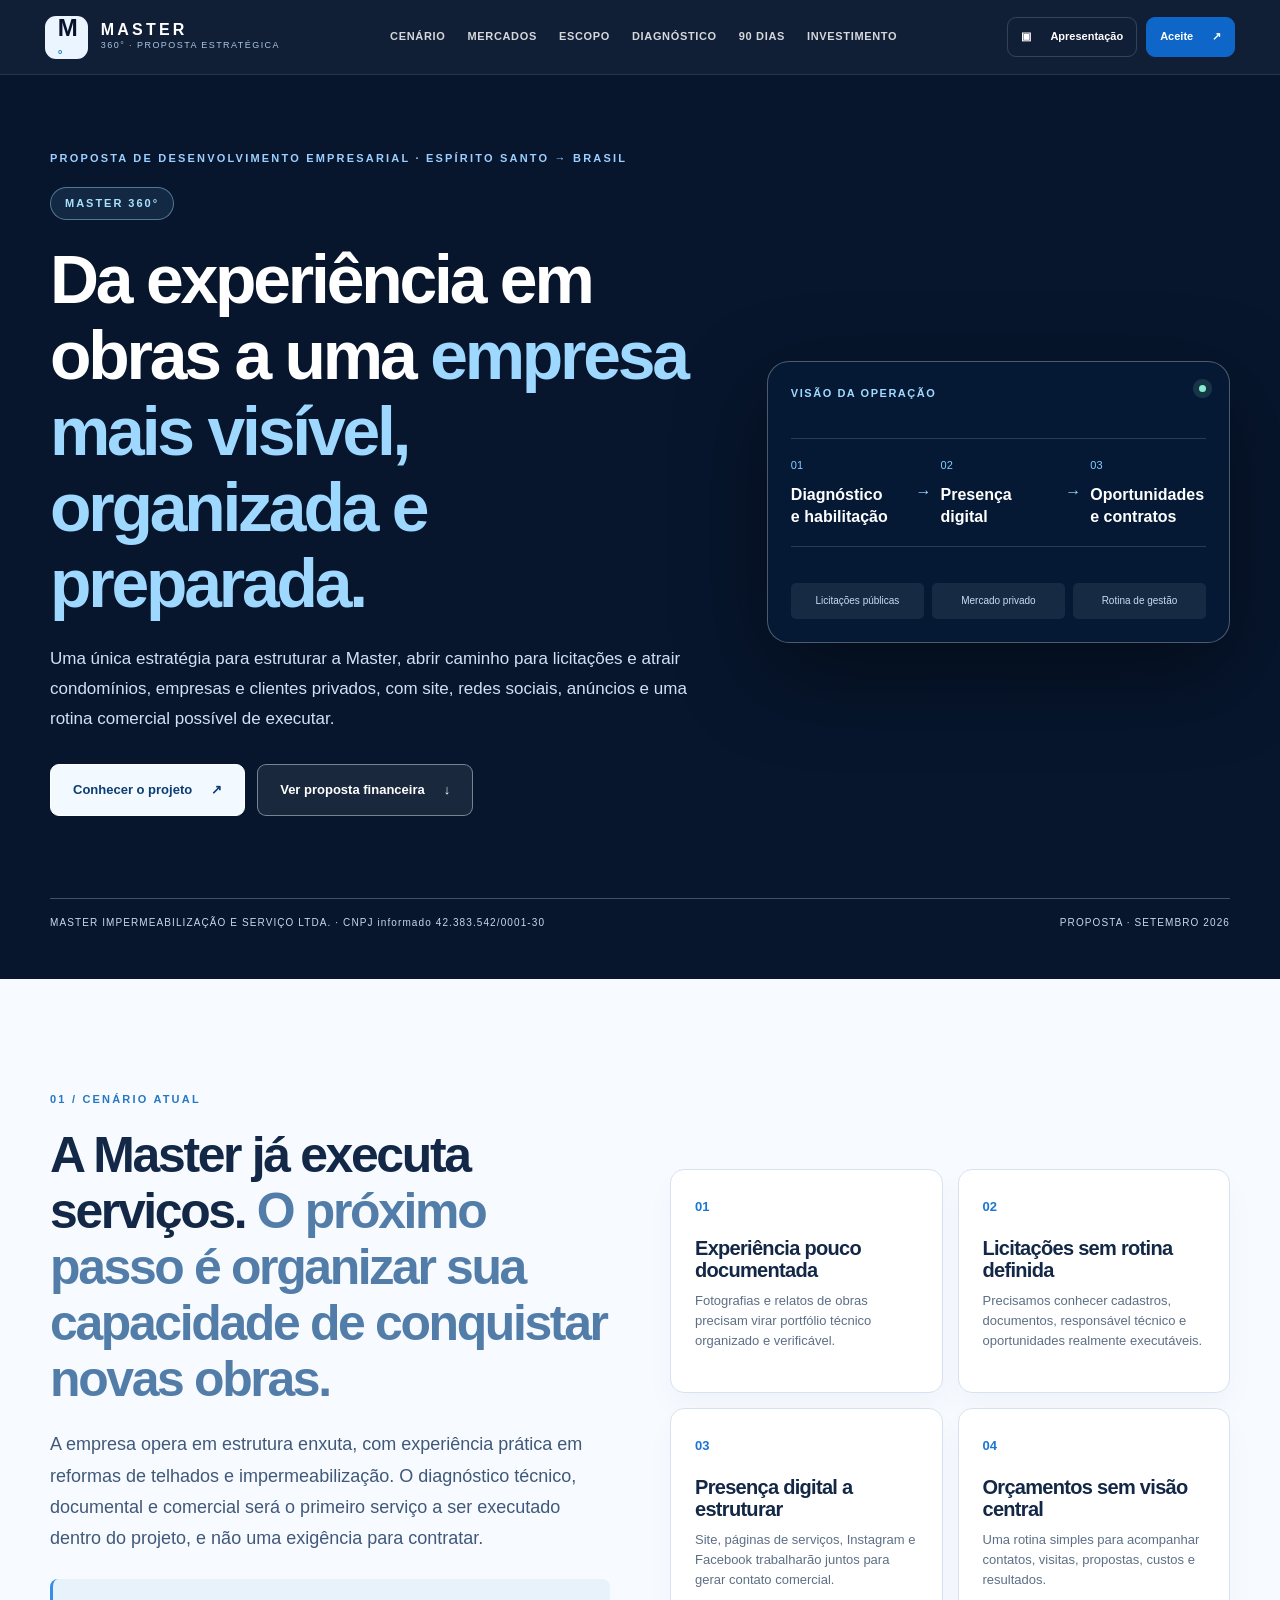
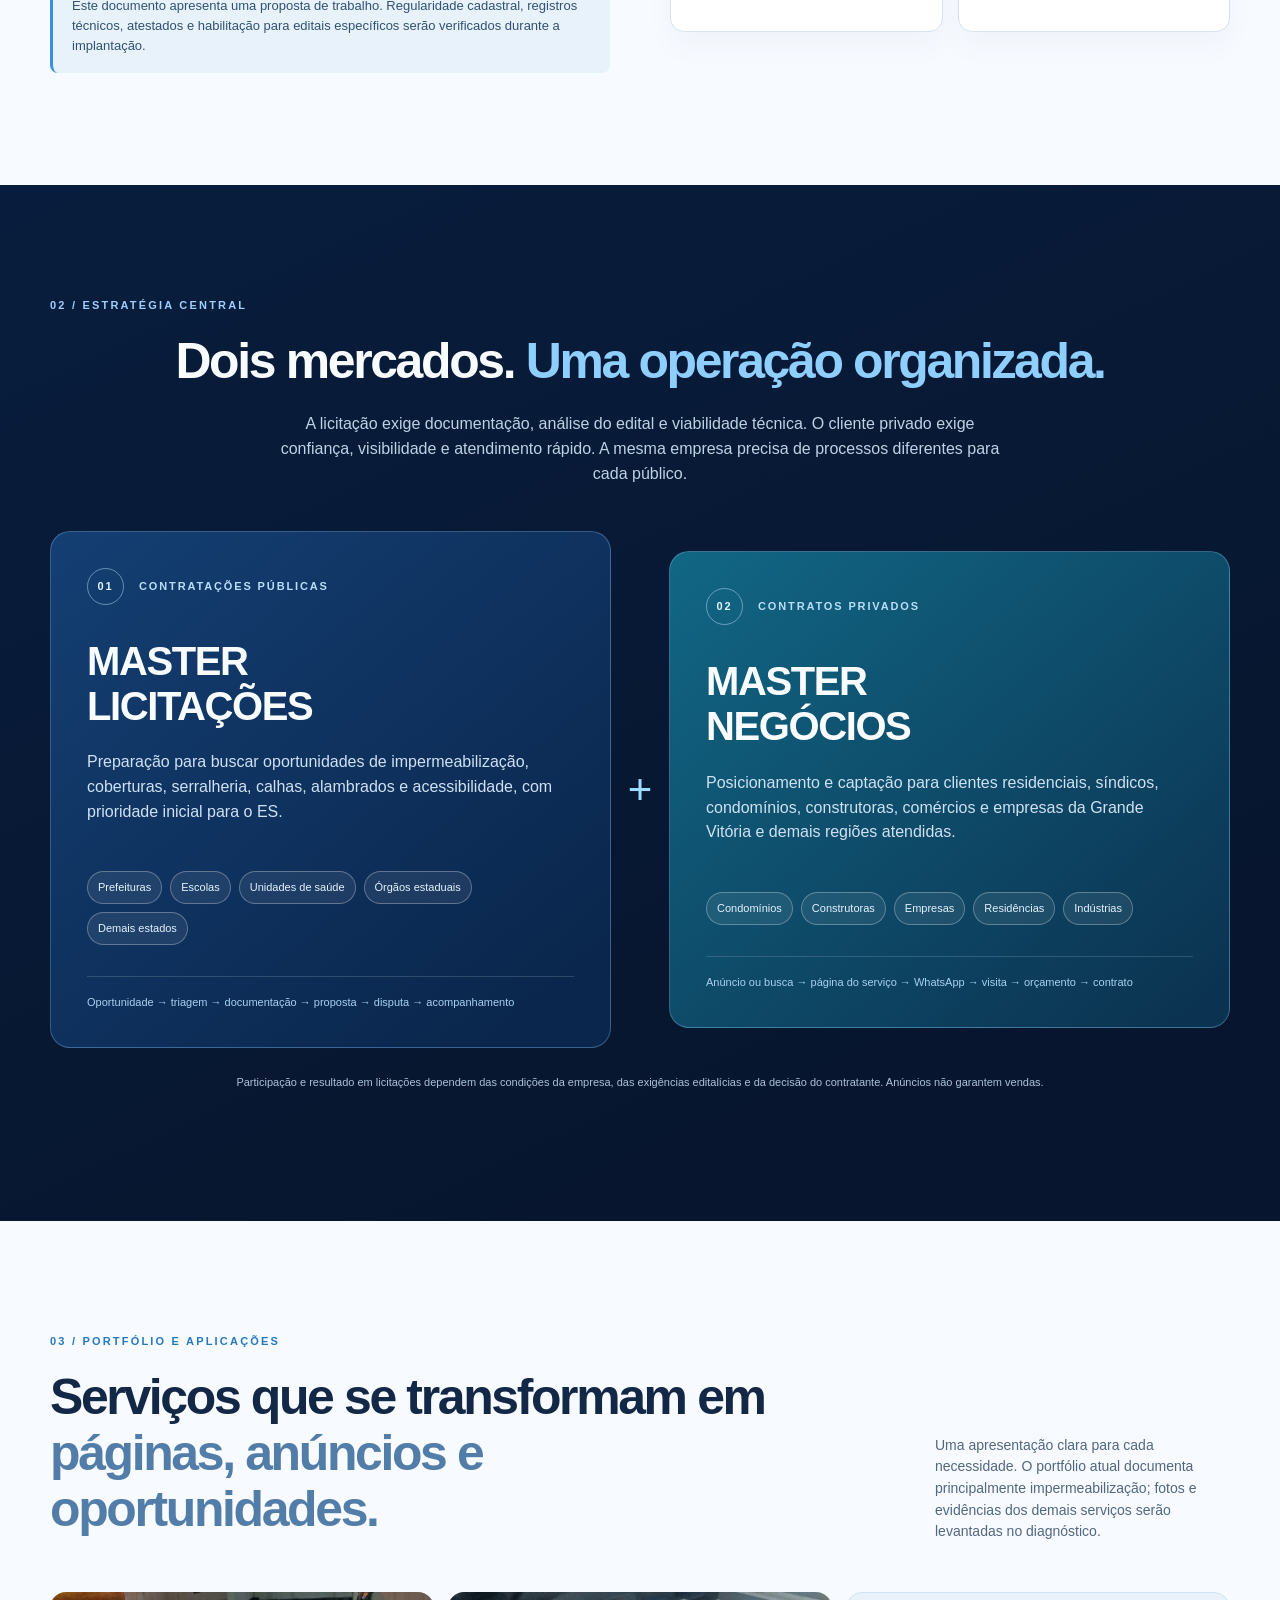
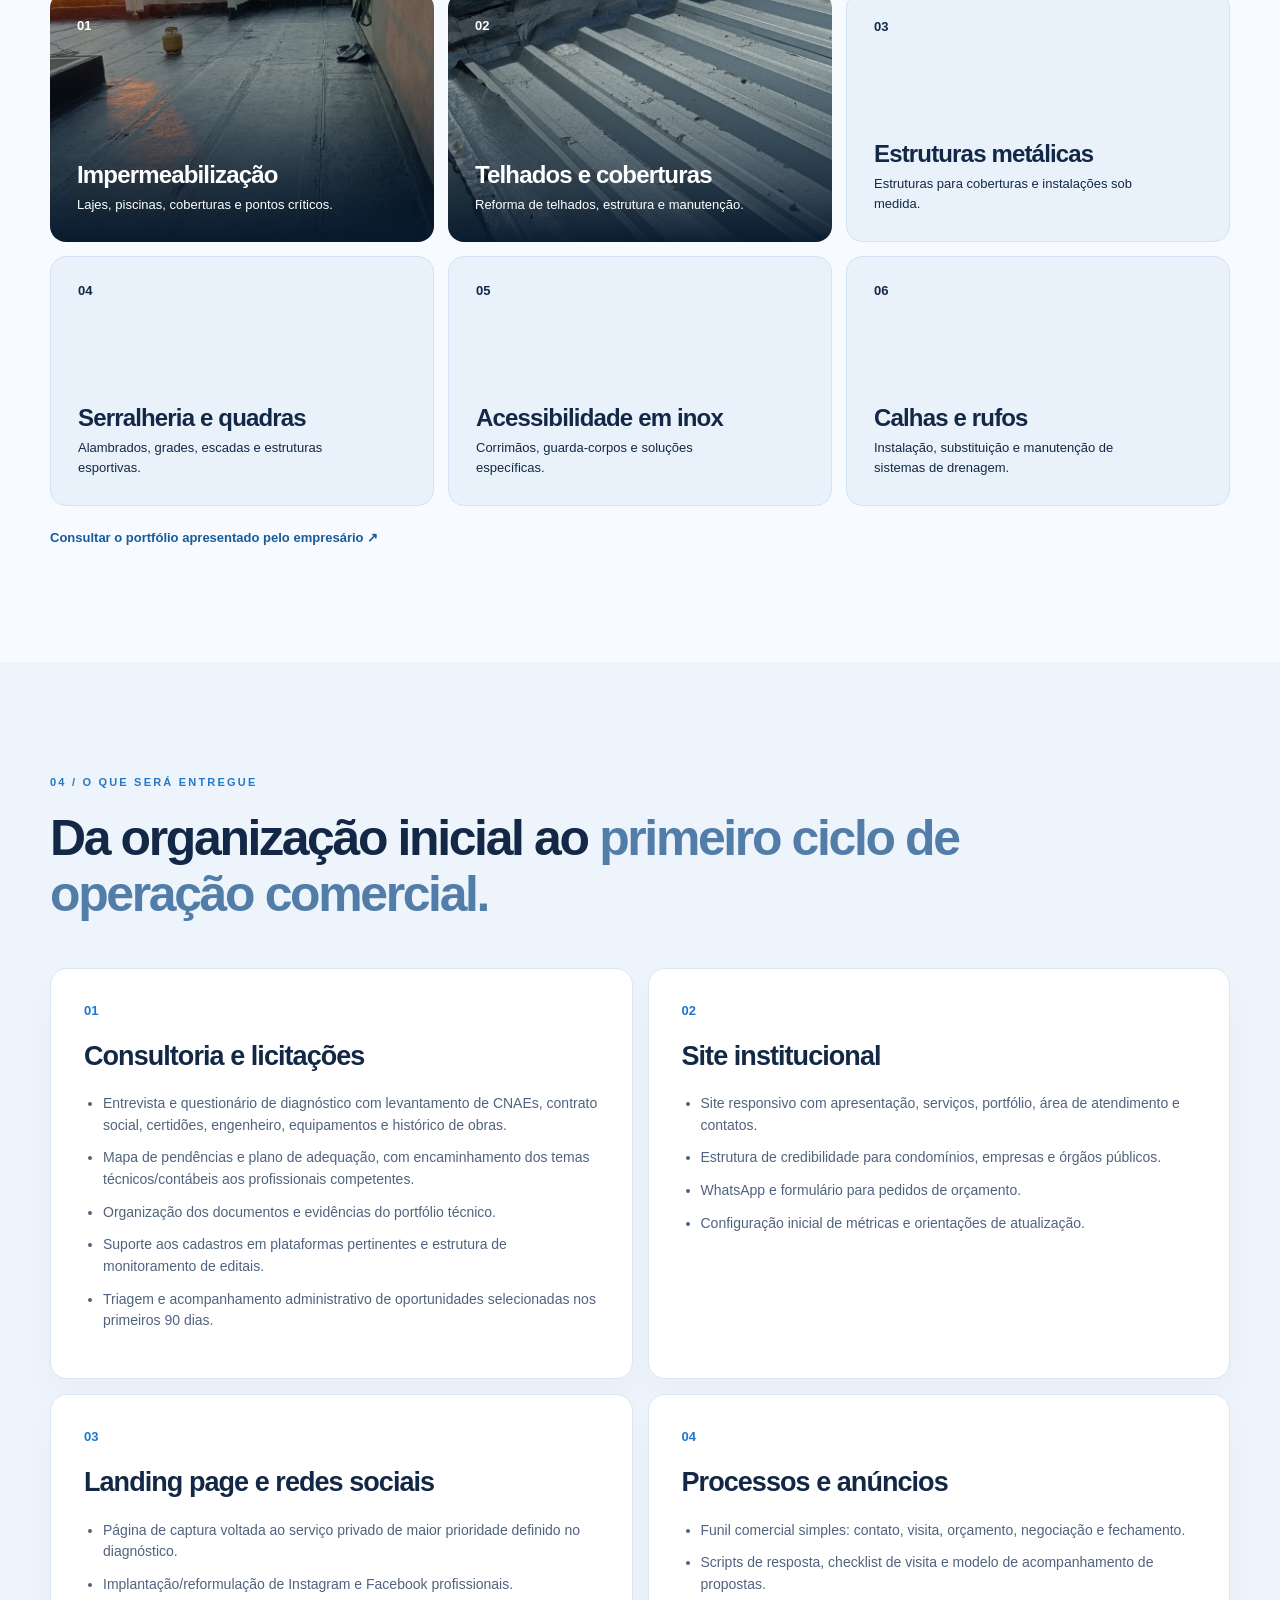
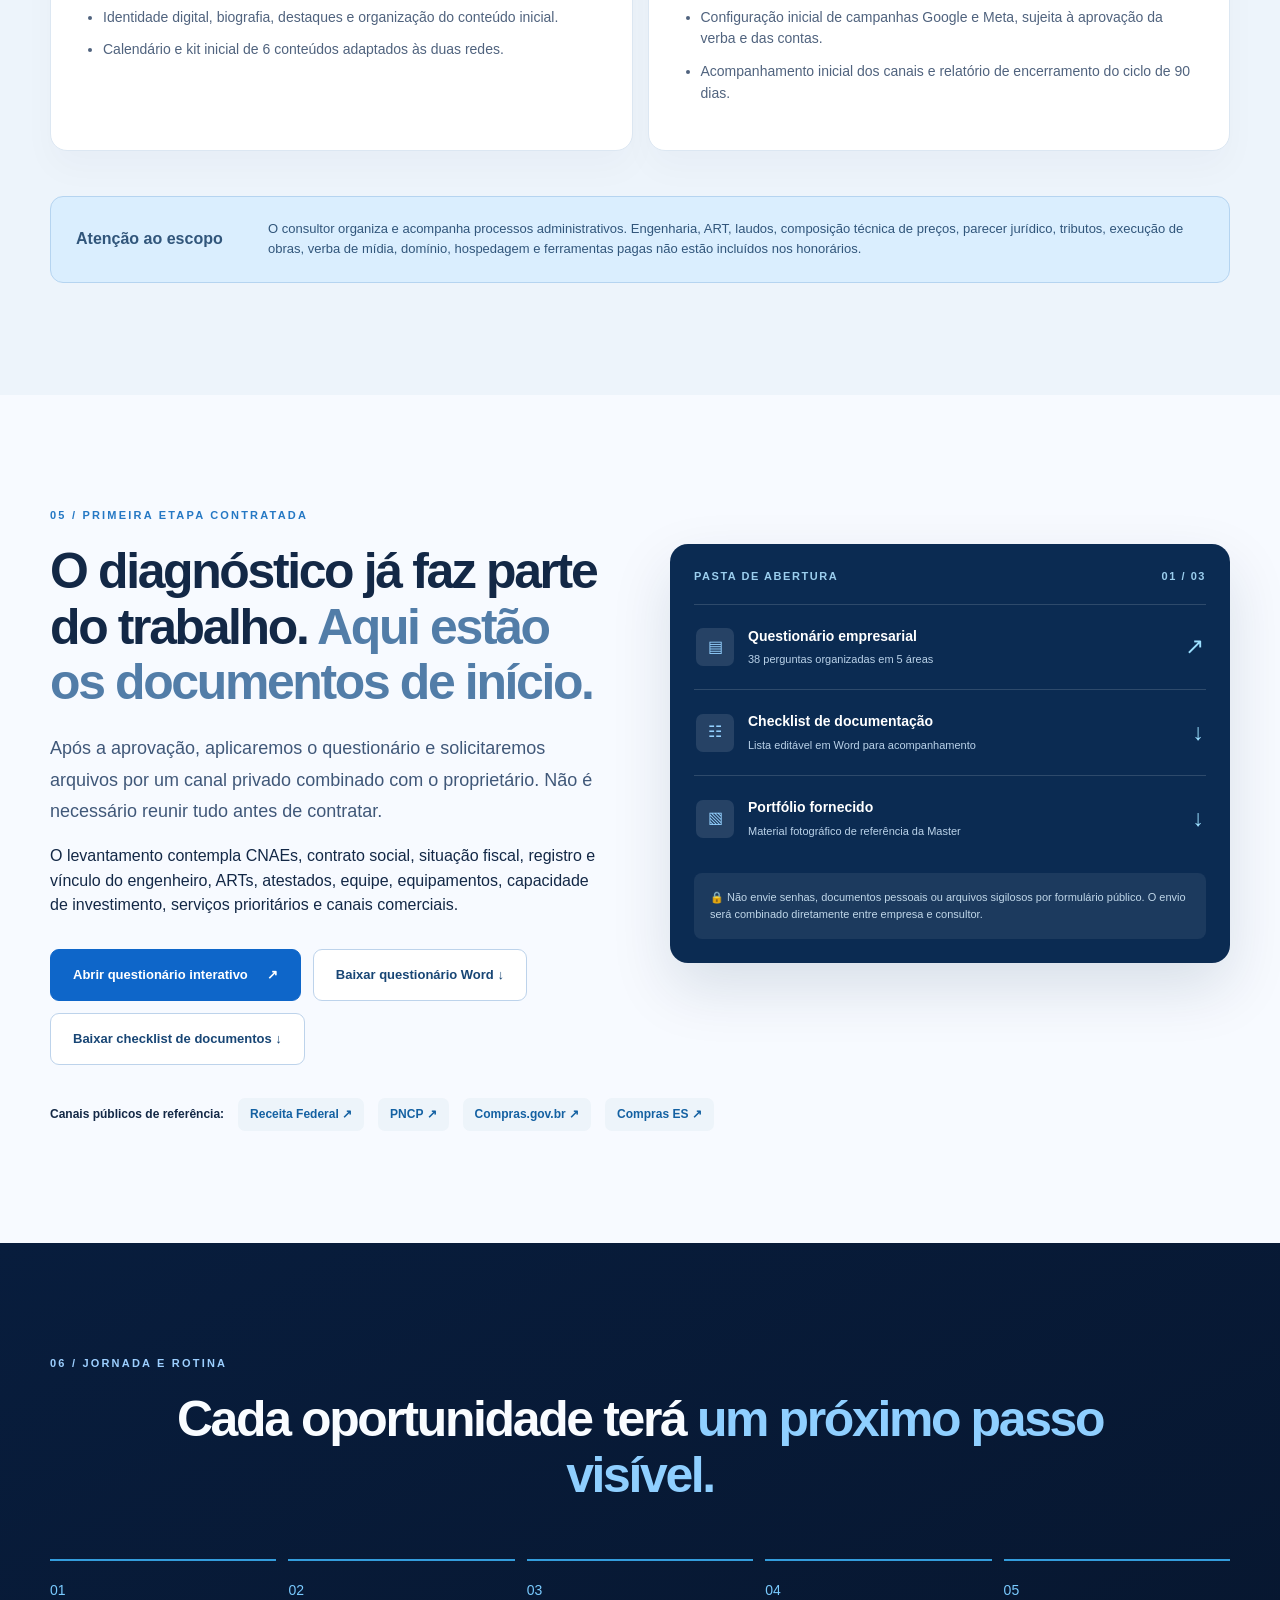
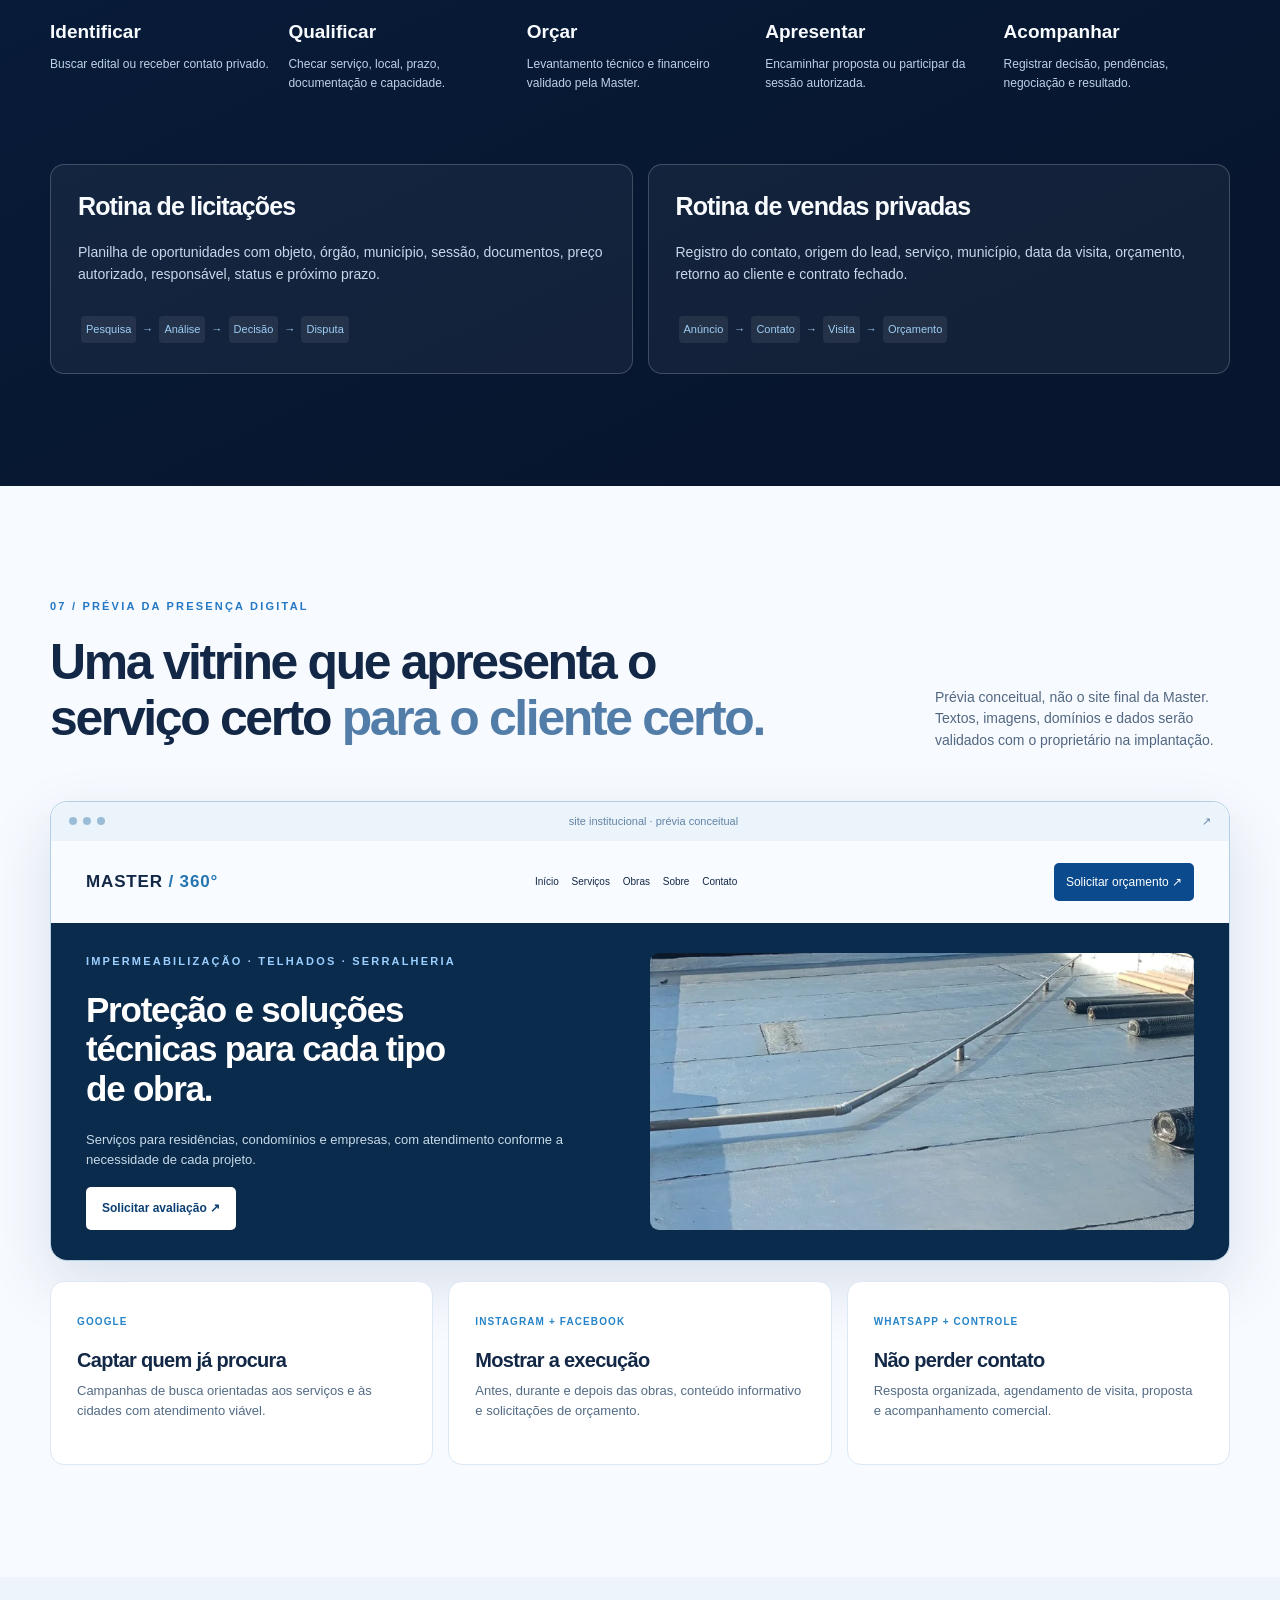
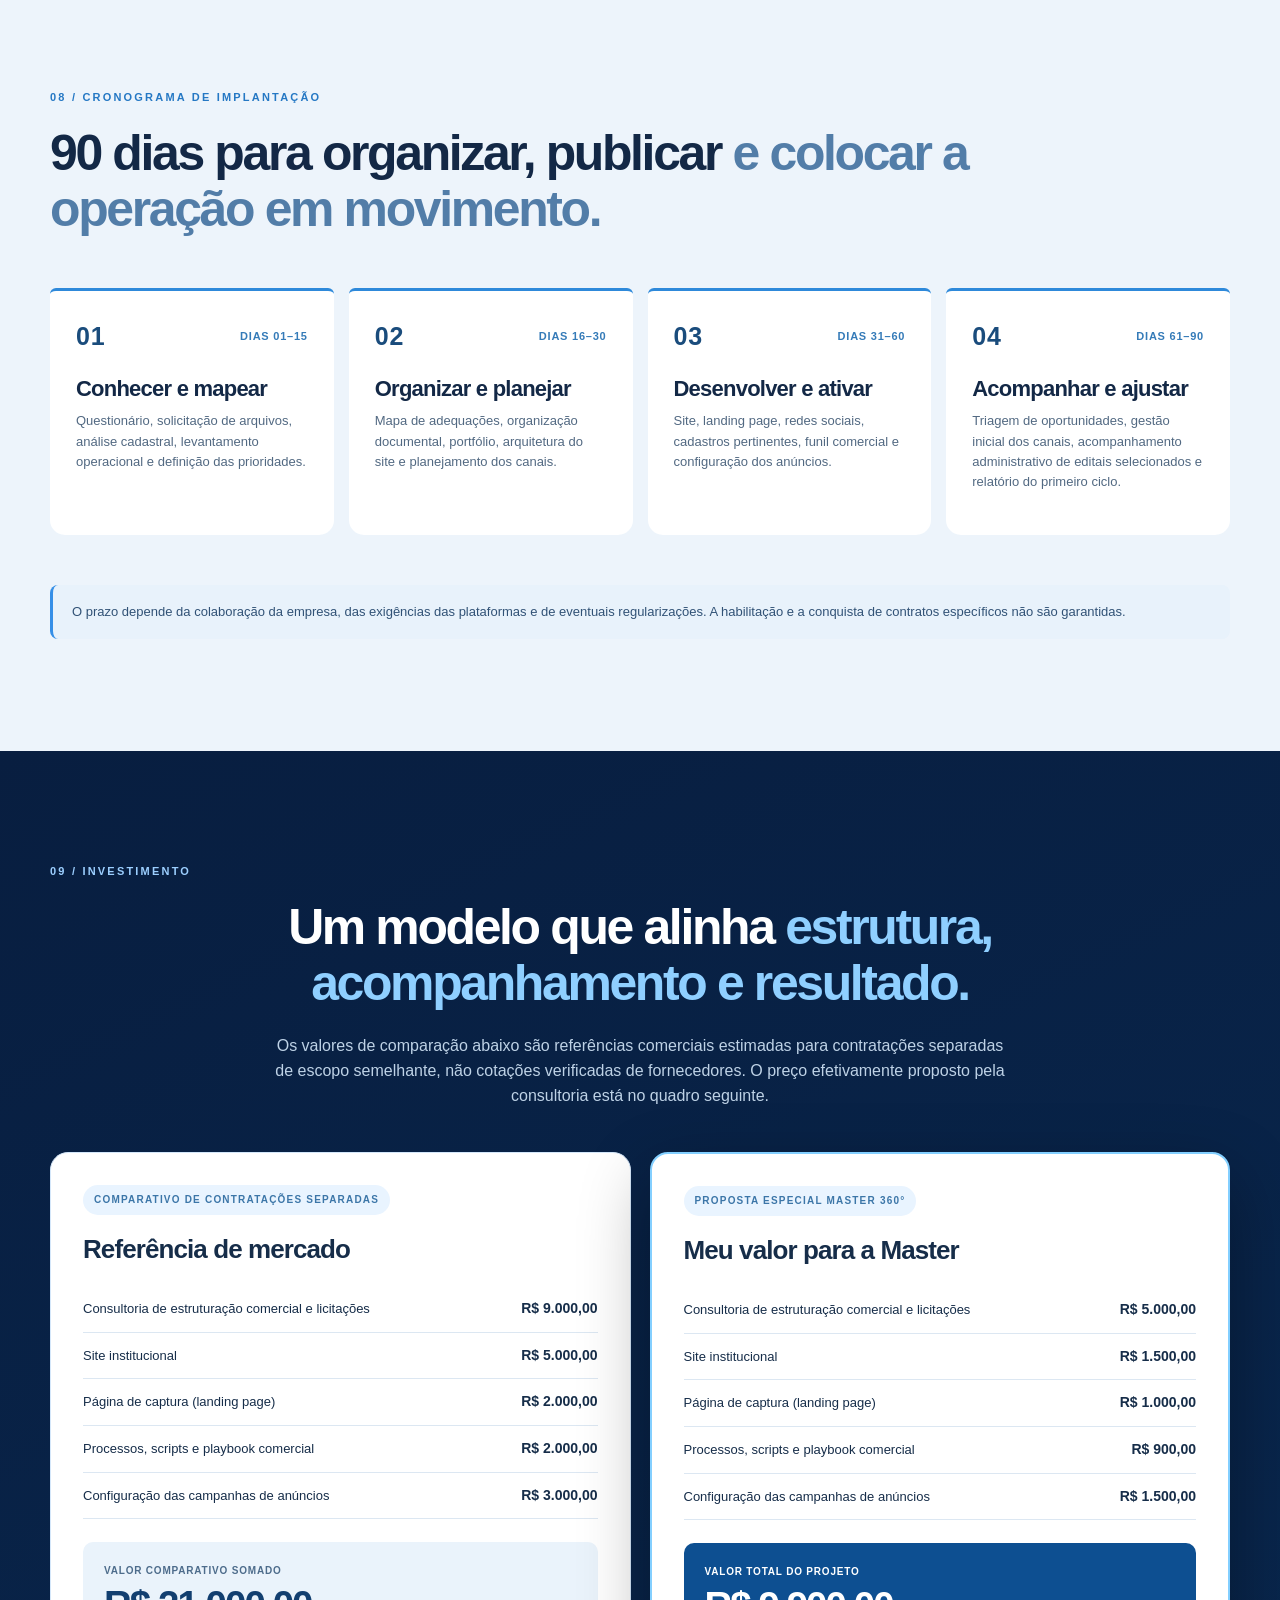
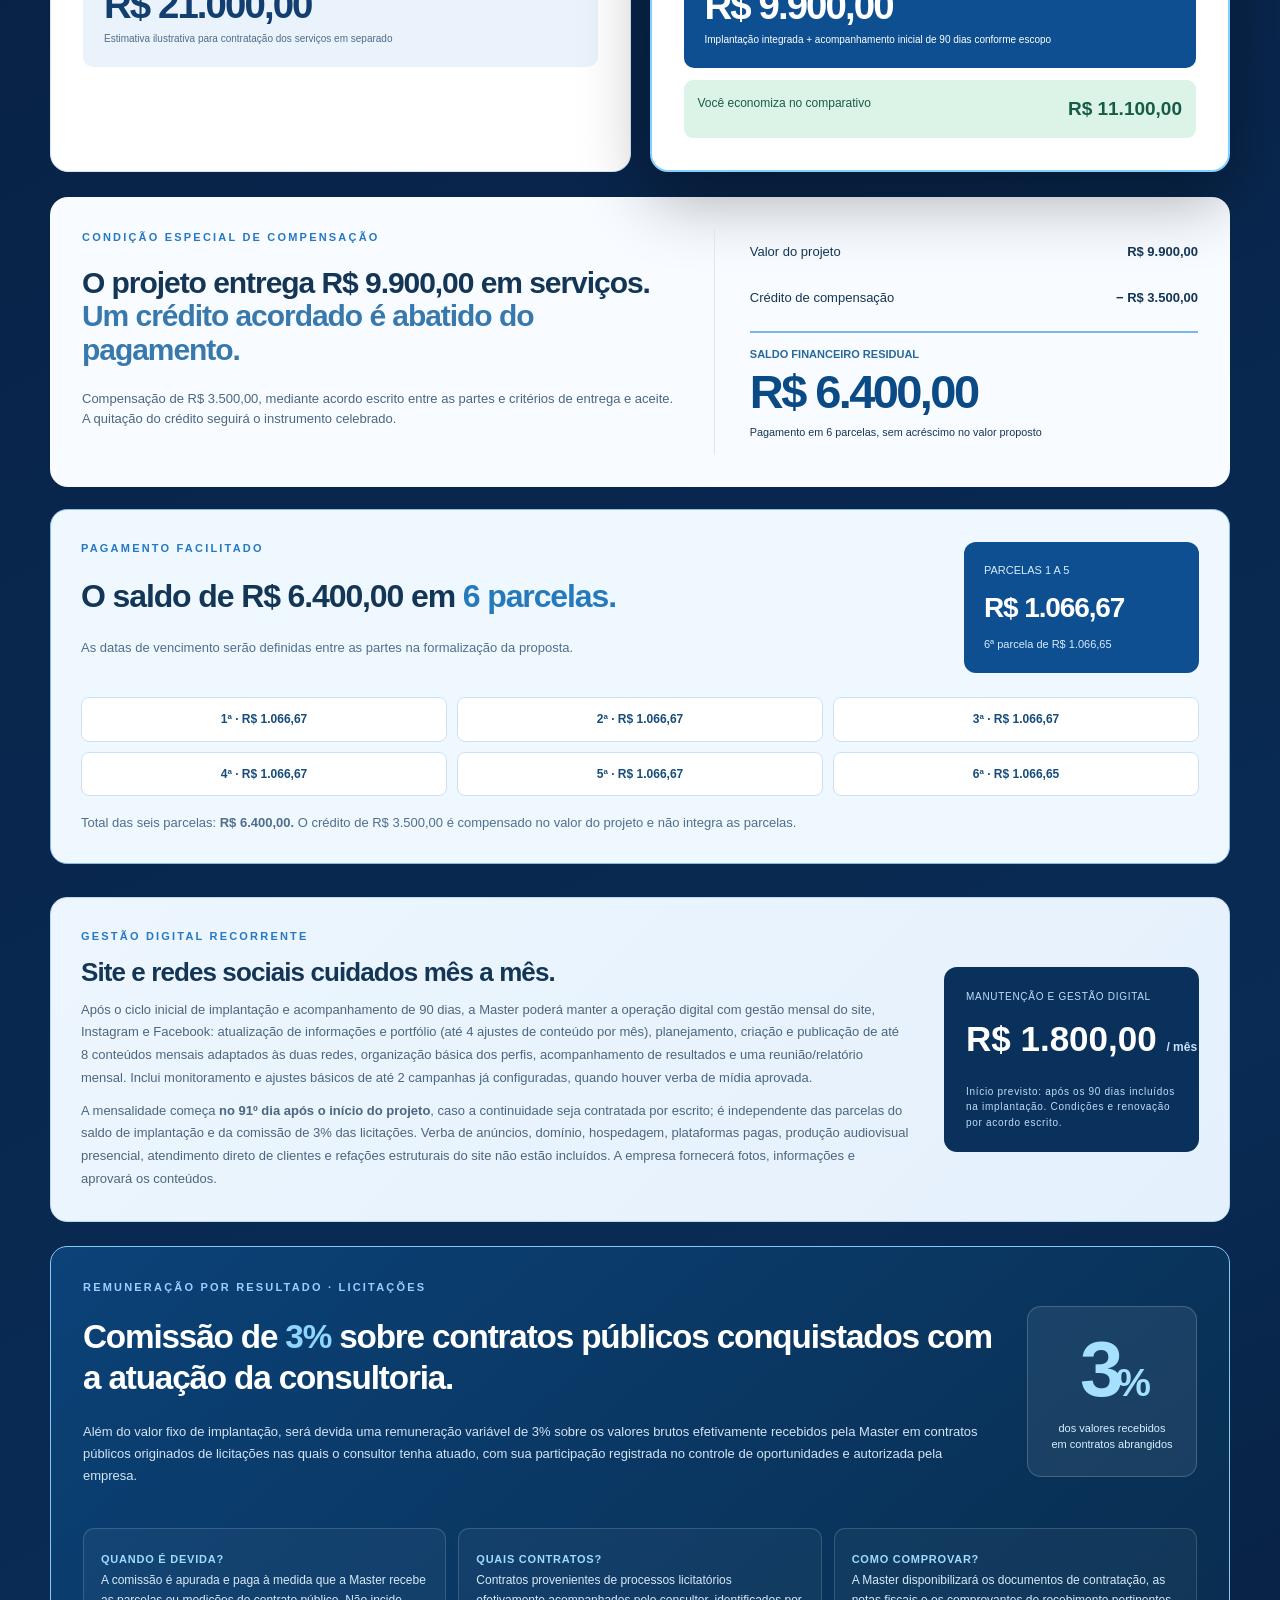
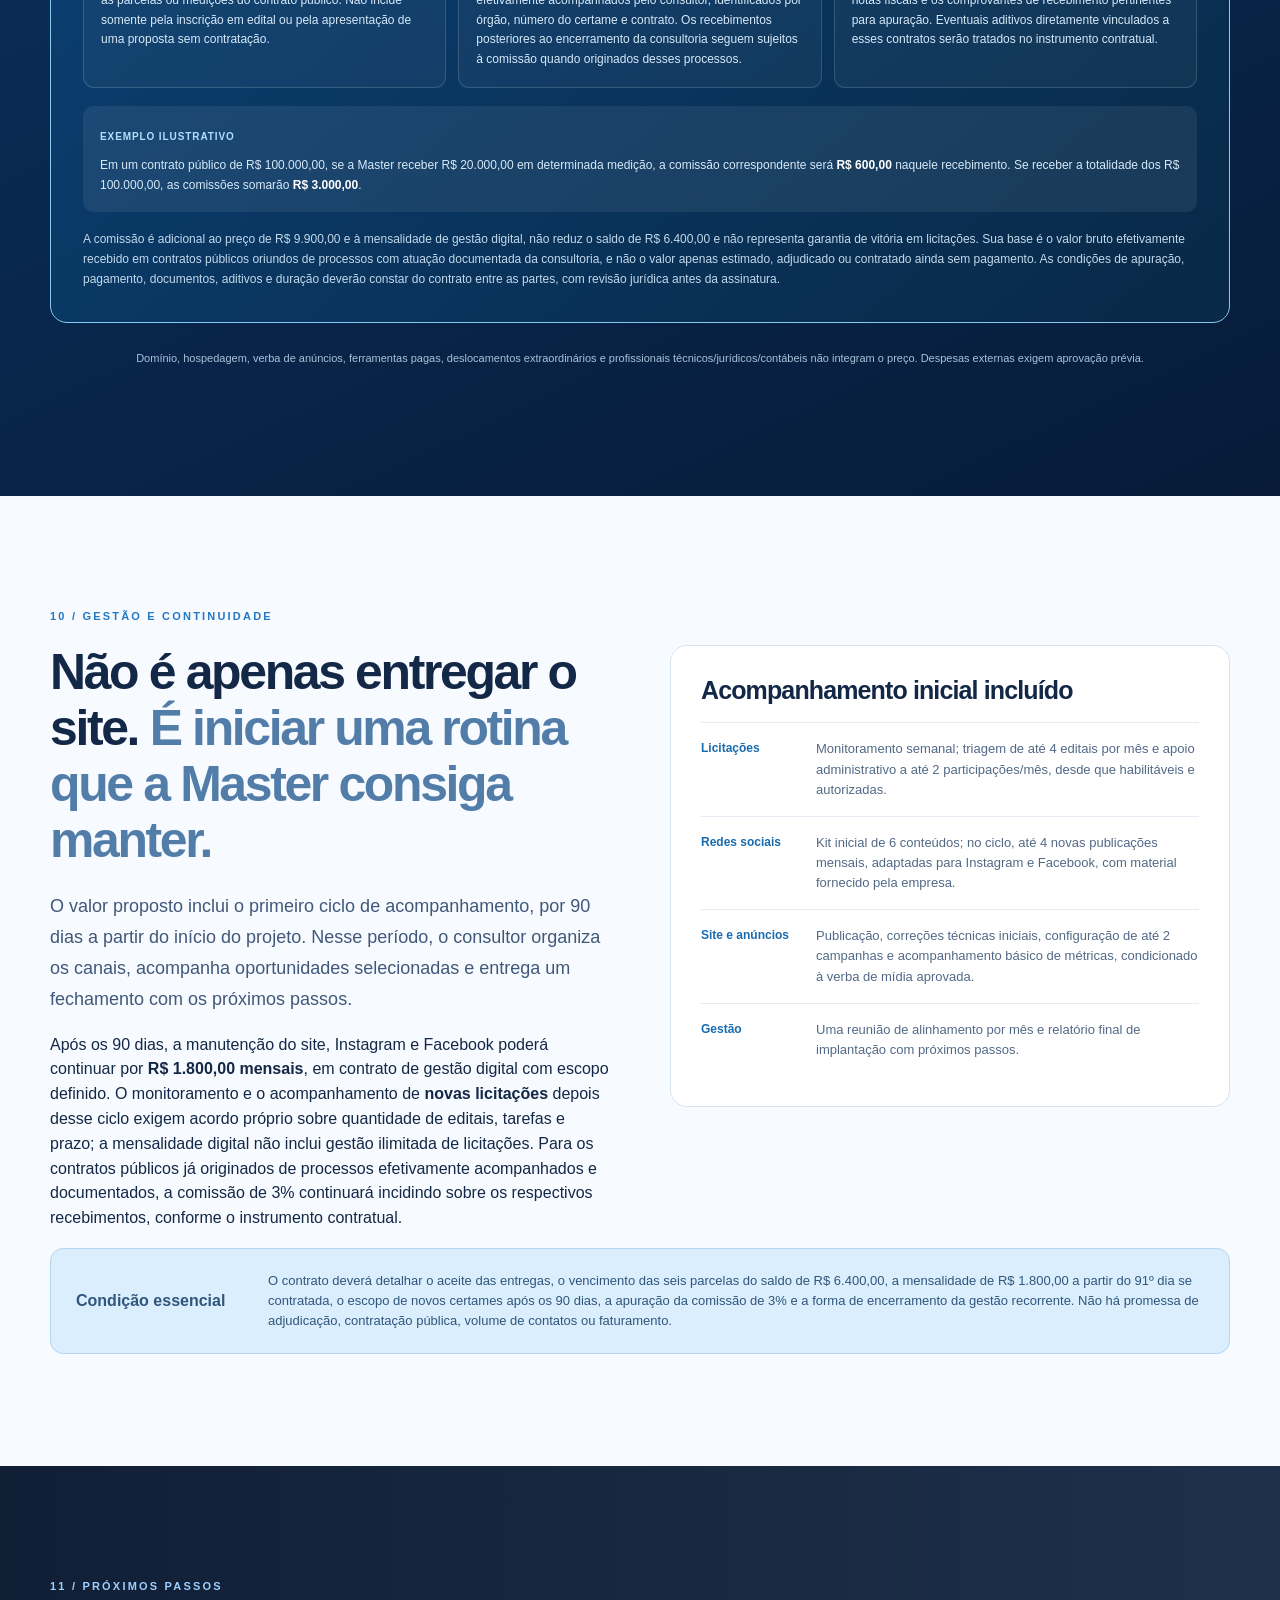
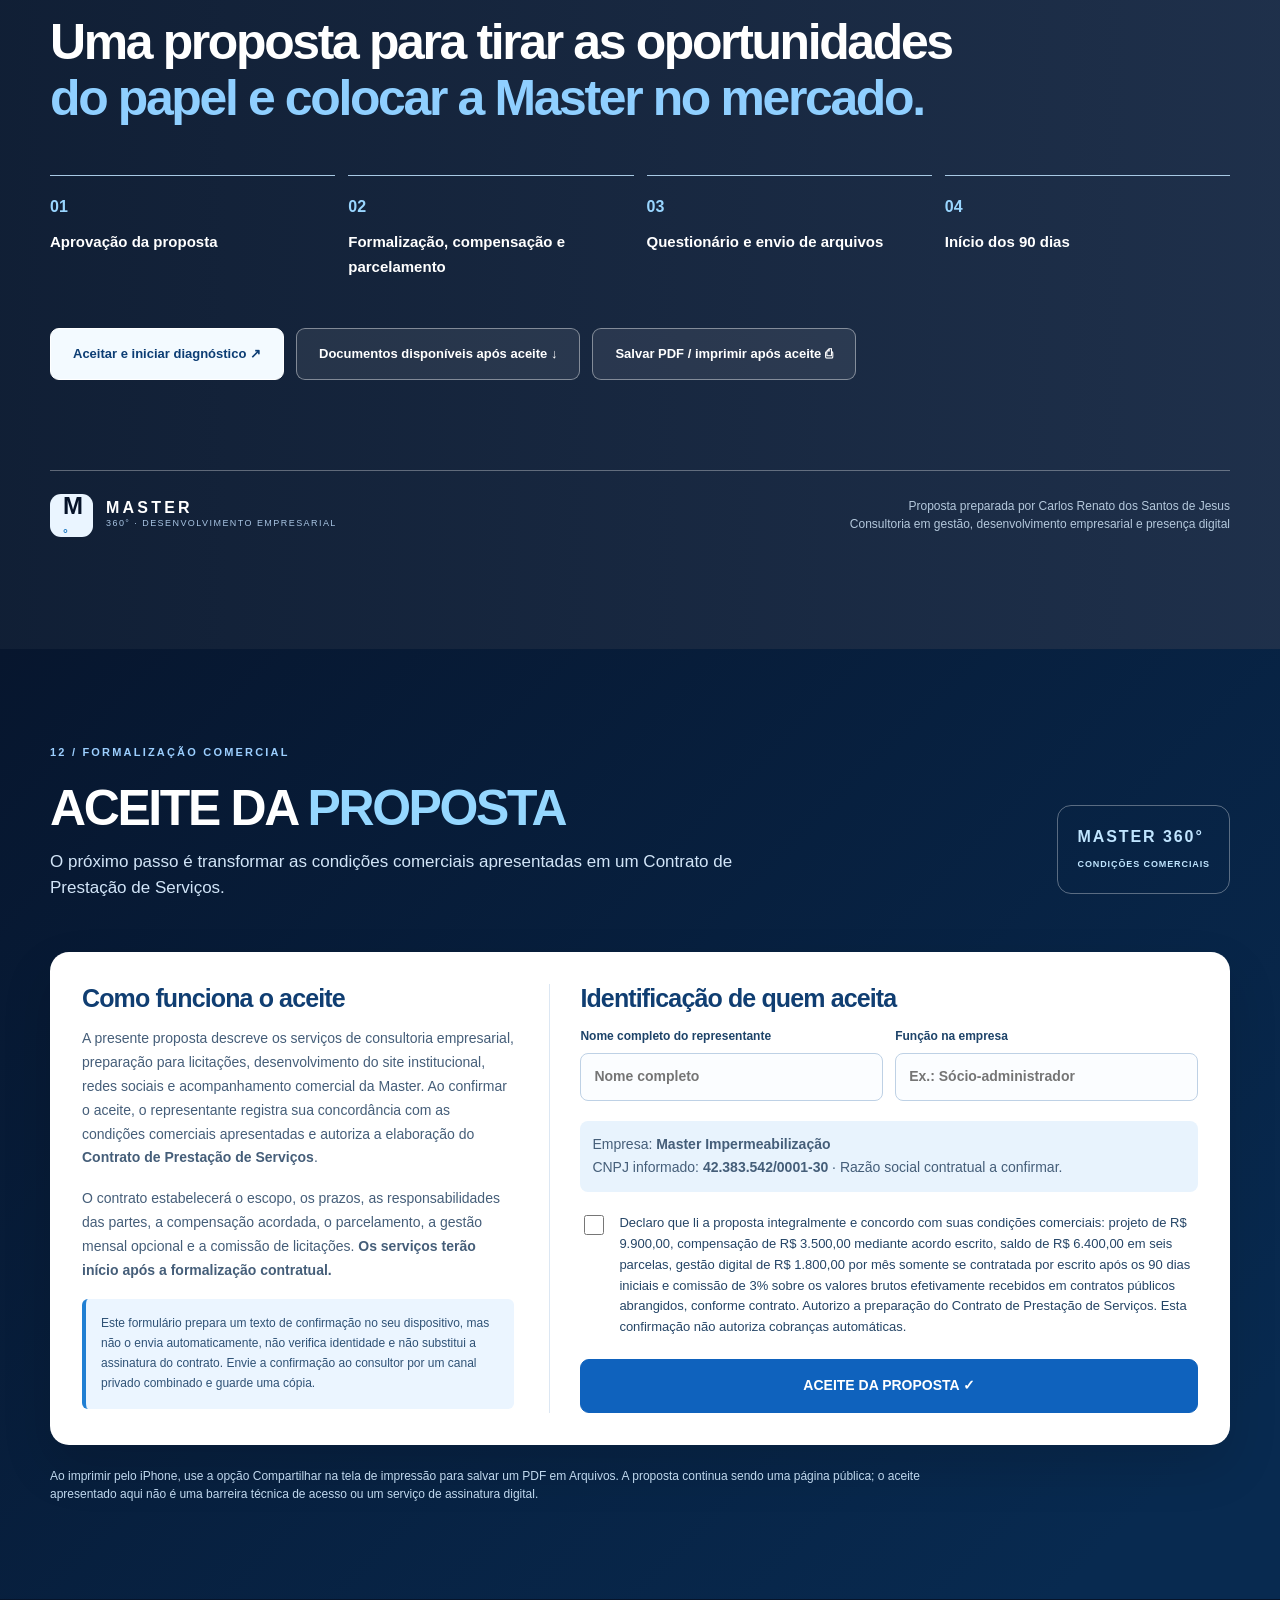
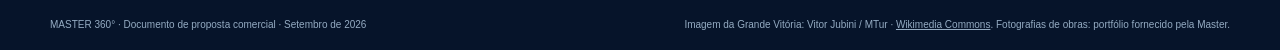
==== commit 05bf2277: "Add files via upload" ====
--- a/index.html
+++ b/index.html
@@ -8,14 +8,14 @@
 </head>
 <body>
 <div class="progress" id="progress"></div>
-<header class="topbar"><a class="brand" href="#inicio"><span class="brand-mark">M<span>°</span></span><span><b>MASTER</b><small>360° · PROPOSTA ESTRATÉGICA</small></span></a><nav class="nav" aria-label="Navegação"><a href="#cenario">Cenário</a><a href="#motores">Mercados</a><a href="#entregas">Escopo</a><a href="#diagnostico">Diagnóstico</a><a href="#cronograma">90 dias</a><a href="#investimento">Investimento</a></nav><div class="top-actions"><button id="presentBtn" class="ghost small" type="button" title="Modo apresentação">▣ <span>Apresentação</span></button><a class="btn small" href="#proximos">Começar <span>↗</span></a></div></header>
+<header class="topbar"><a class="brand" href="#inicio"><span class="brand-mark">M<span>°</span></span><span><b>MASTER</b><small>360° · PROPOSTA ESTRATÉGICA</small></span></a><nav class="nav" aria-label="Navegação"><a href="#cenario">Cenário</a><a href="#motores">Mercados</a><a href="#entregas">Escopo</a><a href="#diagnostico">Diagnóstico</a><a href="#cronograma">90 dias</a><a href="#investimento">Investimento</a></nav><div class="top-actions"><button id="presentBtn" class="ghost small" type="button" title="Modo apresentação">▣ <span>Apresentação</span></button><a class="btn small" href="#aceite">Aceite <span>↗</span></a></div></header>
 <main>
 <section id="inicio" class="hero panel"><div class="hero-bg" role="img" aria-label="Vista da Grande Vitória e da Terceira Ponte"></div><div class="container hero-content"><div class="eyebrow light">PROPOSTA DE DESENVOLVIMENTO EMPRESARIAL <span>·</span> ESPÍRITO SANTO → BRASIL</div><div class="hero-grid"><div><div class="tag">MASTER 360°</div><h1>Da experiência em obras a uma <em>empresa mais visível, organizada e preparada.</em></h1><p>Uma única estratégia para estruturar a Master, abrir caminho para licitações e atrair condomínios, empresas e clientes privados, com site, redes sociais, anúncios e uma rotina comercial possível de executar.</p><div class="btn-row"><a class="btn bright" href="#motores">Conhecer o projeto <span>↗</span></a><a class="btn glass" href="#investimento">Ver proposta financeira <span>↓</span></a></div></div><div class="hero-card"><div class="hero-card-top"><span>VISÃO DA OPERAÇÃO</span><span class="live-dot"></span></div><div class="hero-pipeline"><div><span>01</span><strong>Diagnóstico<br>e habilitação</strong></div><b>→</b><div><span>02</span><strong>Presença<br>digital</strong></div><b>→</b><div><span>03</span><strong>Oportunidades<br>e contratos</strong></div></div><div class="hero-bottom"><span>Licitações públicas</span><span>Mercado privado</span><span>Rotina de gestão</span></div></div></div><div class="hero-foot"><span>MASTER IMPERMEABILIZAÇÃO E SERVIÇO LTDA. · CNPJ informado 42.383.542/0001-30</span><span>PROPOSTA · SETEMBRO 2026</span></div></div></section>
 <section id="cenario" class="section panel"><div class="container"><div class="eyebrow">01 / CENÁRIO ATUAL</div><div class="split"><div><h2>A Master já executa serviços. <span>O próximo passo é organizar sua capacidade de conquistar novas obras.</span></h2><p class="lead">A empresa opera em estrutura enxuta, com experiência prática em reformas de telhados e impermeabilização. O diagnóstico técnico, documental e comercial será o primeiro serviço a ser executado dentro do projeto, e não uma exigência para contratar.</p><div class="note">Este documento apresenta uma proposta de trabalho. Regularidade cadastral, registros técnicos, atestados e habilitação para editais específicos serão verificados durante a implantação.</div></div><div class="issue-grid"><article class="issue"><b>01</b><h3>Experiência pouco documentada</h3><p>Fotografias e relatos de obras precisam virar portfólio técnico organizado e verificável.</p></article><article class="issue"><b>02</b><h3>Licitações sem rotina definida</h3><p>Precisamos conhecer cadastros, documentos, responsável técnico e oportunidades realmente executáveis.</p></article><article class="issue"><b>03</b><h3>Presença digital a estruturar</h3><p>Site, páginas de serviços, Instagram e Facebook trabalharão juntos para gerar contato comercial.</p></article><article class="issue"><b>04</b><h3>Orçamentos sem visão central</h3><p>Uma rotina simples para acompanhar contatos, visitas, propostas, custos e resultados.</p></article></div></div></div></section>
 <section id="motores" class="section section-dark panel"><div class="container"><div class="eyebrow light">02 / ESTRATÉGIA CENTRAL</div><h2 class="center">Dois mercados. <span>Uma operação organizada.</span></h2><p class="center intro">A licitação exige documentação, análise do edital e viabilidade técnica. O cliente privado exige confiança, visibilidade e atendimento rápido. A mesma empresa precisa de processos diferentes para cada público.</p><div class="motors"><article class="motor"><div class="motor-head"><span class="round">01</span><span>CONTRATAÇÕES PÚBLICAS</span></div><h3>MASTER<br>LICITAÇÕES</h3><p>Preparação para buscar oportunidades de impermeabilização, coberturas, serralheria, calhas, alambrados e acessibilidade, com prioridade inicial para o ES.</p><div class="pillset"><span>Prefeituras</span><span>Escolas</span><span>Unidades de saúde</span><span>Órgãos estaduais</span><span>Demais estados</span></div><div class="motor-footer">Oportunidade → triagem → documentação → proposta → disputa → acompanhamento</div></article><div class="motor-link">+</div><article class="motor motor-alt"><div class="motor-head"><span class="round">02</span><span>CONTRATOS PRIVADOS</span></div><h3>MASTER<br>NEGÓCIOS</h3><p>Posicionamento e captação para clientes residenciais, síndicos, condomínios, construtoras, comércios e empresas da Grande Vitória e demais regiões atendidas.</p><div class="pillset"><span>Condomínios</span><span>Construtoras</span><span>Empresas</span><span>Residências</span><span>Indústrias</span></div><div class="motor-footer">Anúncio ou busca → página do serviço → WhatsApp → visita → orçamento → contrato</div></article></div><p class="fine center">Participação e resultado em licitações dependem das condições da empresa, das exigências editalícias e da decisão do contratante. Anúncios não garantem vendas.</p></div></section>
 <section id="servicos" class="section panel"><div class="container"><div class="eyebrow">03 / PORTFÓLIO E APLICAÇÕES</div><div class="section-head"><h2>Serviços que se transformam em <span>páginas, anúncios e oportunidades.</span></h2><p>Uma apresentação clara para cada necessidade. O portfólio atual documenta principalmente impermeabilização; fotos e evidências dos demais serviços serão levantadas no diagnóstico.</p></div><div class="service-grid"><article class="service photo" style="--photo:url('assets/obra_6.webp')"><div class="service-shade"></div><span>01</span><h3>Impermeabilização</h3><p>Lajes, piscinas, coberturas e pontos críticos.</p></article><article class="service photo" style="--photo:url('assets/obra_4.webp')"><div class="service-shade"></div><span>02</span><h3>Telhados e coberturas</h3><p>Reforma de telhados, estrutura e manutenção.</p></article><article class="service simple"><span>03</span><h3>Estruturas metálicas</h3><p>Estruturas para coberturas e instalações sob medida.</p></article><article class="service simple"><span>04</span><h3>Serralheria e quadras</h3><p>Alambrados, grades, escadas e estruturas esportivas.</p></article><article class="service simple"><span>05</span><h3>Acessibilidade em inox</h3><p>Corrimãos, guarda-corpos e soluções específicas.</p></article><article class="service simple"><span>06</span><h3>Calhas e rufos</h3><p>Instalação, substituição e manutenção de sistemas de drenagem.</p></article></div><a href="documentos/portfolio_master_atual.docx" class="text-link" download>Consultar o portfólio apresentado pelo empresário ↗</a></div></section>
 <section id="entregas" class="section section-pale panel"><div class="container"><div class="eyebrow">04 / O QUE SERÁ ENTREGUE</div><h2>Da organização inicial ao <span>primeiro ciclo de operação comercial.</span></h2><div class="deliveries"><article><span class="num">01</span><h3>Consultoria e licitações</h3><ul><li>Entrevista e questionário de diagnóstico com levantamento de CNAEs, contrato social, certidões, engenheiro, equipamentos e histórico de obras.</li><li>Mapa de pendências e plano de adequação, com encaminhamento dos temas técnicos/contábeis aos profissionais competentes.</li><li>Organização dos documentos e evidências do portfólio técnico.</li><li>Suporte aos cadastros em plataformas pertinentes e estrutura de monitoramento de editais.</li><li>Triagem e acompanhamento administrativo de oportunidades selecionadas nos primeiros 90 dias.</li></ul></article><article><span class="num">02</span><h3>Site institucional</h3><ul><li>Site responsivo com apresentação, serviços, portfólio, área de atendimento e contatos.</li><li>Estrutura de credibilidade para condomínios, empresas e órgãos públicos.</li><li>WhatsApp e formulário para pedidos de orçamento.</li><li>Configuração inicial de métricas e orientações de atualização.</li></ul></article><article><span class="num">03</span><h3>Landing page e redes sociais</h3><ul><li>Página de captura voltada ao serviço privado de maior prioridade definido no diagnóstico.</li><li>Implantação/reformulação de Instagram e Facebook profissionais.</li><li>Identidade digital, biografia, destaques e organização do conteúdo inicial.</li><li>Calendário e kit inicial de 6 conteúdos adaptados às duas redes.</li></ul></article><article><span class="num">04</span><h3>Processos e anúncios</h3><ul><li>Funil comercial simples: contato, visita, orçamento, negociação e fechamento.</li><li>Scripts de resposta, checklist de visita e modelo de acompanhamento de propostas.</li><li>Configuração inicial de campanhas Google e Meta, sujeita à aprovação da verba e das contas.</li><li>Acompanhamento inicial dos canais e relatório de encerramento do ciclo de 90 dias.</li></ul></article></div><div class="callout"><strong>Atenção ao escopo</strong><p>O consultor organiza e acompanha processos administrativos. Engenharia, ART, laudos, composição técnica de preços, parecer jurídico, tributos, execução de obras, verba de mídia, domínio, hospedagem e ferramentas pagas não estão incluídos nos honorários.</p></div></div></section>
-<section id="diagnostico" class="section panel"><div class="container"><div class="eyebrow">05 / PRIMEIRA ETAPA CONTRATADA</div><div class="split align-start"><div><h2>O diagnóstico já faz parte do trabalho. <span>Aqui estão os documentos de início.</span></h2><p class="lead">Após a aprovação, aplicaremos o questionário e solicitaremos arquivos por um canal privado combinado com o proprietário. Não é necessário reunir tudo antes de contratar.</p><p>O levantamento contempla CNAEs, contrato social, situação fiscal, registro e vínculo do engenheiro, ARTs, atestados, equipe, equipamentos, capacidade de investimento, serviços prioritários e canais comerciais.</p><div class="btn-row wrap"><a href="questionario.html" class="btn">Abrir questionário interativo <span>↗</span></a><a href="documentos/questionario_diagnostico_master.docx" class="btn outline" download>Baixar questionário Word ↓</a><a href="documentos/checklist_documentos_master.docx" class="btn outline" download>Baixar checklist de documentos ↓</a></div></div><div class="doc-card"><div class="doc-card-head"><span>PASTA DE ABERTURA</span><span>01 / 03</span></div><a class="doc-row" href="questionario.html"><span class="doc-ico">▤</span><span><b>Questionário empresarial</b><small>38 perguntas organizadas em 5 áreas</small></span><span>↗</span></a><a class="doc-row" href="documentos/checklist_documentos_master.docx" download><span class="doc-ico">☷</span><span><b>Checklist de documentação</b><small>Lista editável em Word para acompanhamento</small></span><span>↓</span></a><a class="doc-row" href="documentos/portfolio_master_atual.docx" download><span class="doc-ico">▧</span><span><b>Portfólio fornecido</b><small>Material fotográfico de referência da Master</small></span><span>↓</span></a><p class="safe-note">🔒 Não envie senhas, documentos pessoais ou arquivos sigilosos por formulário público. O envio será combinado diretamente entre empresa e consultor.</p></div></div><div class="official"><b>Canais públicos de referência:</b><a href="https://www.gov.br/pt-br/servicos/consultar-cadastro-nacional-de-pessoas-juridicas" target="_blank" rel="noopener">Receita Federal ↗</a><a href="https://pncp.gov.br/app/editais" target="_blank" rel="noopener">PNCP ↗</a><a href="https://www.gov.br/compras/pt-br" target="_blank" rel="noopener">Compras.gov.br ↗</a><a href="https://compras.es.gov.br/" target="_blank" rel="noopener">Compras ES ↗</a></div></div></section>
+<section id="diagnostico" class="section panel"><div class="container"><div class="eyebrow">05 / PRIMEIRA ETAPA CONTRATADA</div><div class="split align-start"><div><h2>O diagnóstico já faz parte do trabalho. <span>Aqui estão os documentos de início.</span></h2><p class="lead">Após a aprovação, aplicaremos o questionário e solicitaremos arquivos por um canal privado combinado com o proprietário. Não é necessário reunir tudo antes de contratar.</p><p>O levantamento contempla CNAEs, contrato social, situação fiscal, registro e vínculo do engenheiro, ARTs, atestados, equipe, equipamentos, capacidade de investimento, serviços prioritários e canais comerciais.</p><div class="btn-row wrap"><a data-after-accept="true" href="questionario.html" class="btn">Abrir questionário interativo <span>↗</span></a><a data-after-accept="true" href="documentos/questionario_diagnostico_master.docx" class="btn outline" download>Baixar questionário Word ↓</a><a data-after-accept="true" href="documentos/checklist_documentos_master.docx" class="btn outline" download>Baixar checklist de documentos ↓</a></div></div><div class="doc-card"><div class="doc-card-head"><span>PASTA DE ABERTURA</span><span>01 / 03</span></div><a data-after-accept="true" class="doc-row" href="questionario.html"><span class="doc-ico">▤</span><span><b>Questionário empresarial</b><small>38 perguntas organizadas em 5 áreas</small></span><span>↗</span></a><a data-after-accept="true" class="doc-row" href="documentos/checklist_documentos_master.docx" download><span class="doc-ico">☷</span><span><b>Checklist de documentação</b><small>Lista editável em Word para acompanhamento</small></span><span>↓</span></a><a class="doc-row" href="documentos/portfolio_master_atual.docx" download><span class="doc-ico">▧</span><span><b>Portfólio fornecido</b><small>Material fotográfico de referência da Master</small></span><span>↓</span></a><p class="safe-note">🔒 Não envie senhas, documentos pessoais ou arquivos sigilosos por formulário público. O envio será combinado diretamente entre empresa e consultor.</p></div></div><div class="official"><b>Canais públicos de referência:</b><a href="https://www.gov.br/pt-br/servicos/consultar-cadastro-nacional-de-pessoas-juridicas" target="_blank" rel="noopener">Receita Federal ↗</a><a href="https://pncp.gov.br/app/editais" target="_blank" rel="noopener">PNCP ↗</a><a href="https://www.gov.br/compras/pt-br" target="_blank" rel="noopener">Compras.gov.br ↗</a><a href="https://compras.es.gov.br/" target="_blank" rel="noopener">Compras ES ↗</a></div></div></section>
 <section id="jornada" class="section section-dark panel"><div class="container"><div class="eyebrow light">06 / JORNADA E ROTINA</div><h2 class="center">Cada oportunidade terá <span>um próximo passo visível.</span></h2><div class="journey"><div><span>01</span><b>Identificar</b><p>Buscar edital ou receber contato privado.</p></div><div><span>02</span><b>Qualificar</b><p>Checar serviço, local, prazo, documentação e capacidade.</p></div><div><span>03</span><b>Orçar</b><p>Levantamento técnico e financeiro validado pela Master.</p></div><div><span>04</span><b>Apresentar</b><p>Encaminhar proposta ou participar da sessão autorizada.</p></div><div><span>05</span><b>Acompanhar</b><p>Registrar decisão, pendências, negociação e resultado.</p></div></div><div class="two-panels"><article><h3>Rotina de licitações</h3><p>Planilha de oportunidades com objeto, órgão, município, sessão, documentos, preço autorizado, responsável, status e próximo prazo.</p><div class="flow"><span>Pesquisa</span> → <span>Análise</span> → <span>Decisão</span> → <span>Disputa</span></div></article><article><h3>Rotina de vendas privadas</h3><p>Registro do contato, origem do lead, serviço, município, data da visita, orçamento, retorno ao cliente e contrato fechado.</p><div class="flow"><span>Anúncio</span> → <span>Contato</span> → <span>Visita</span> → <span>Orçamento</span></div></article></div></div></section>
 <section id="digital" class="section panel"><div class="container"><div class="eyebrow">07 / PRÉVIA DA PRESENÇA DIGITAL</div><div class="section-head"><h2>Uma vitrine que apresenta o serviço certo <span>para o cliente certo.</span></h2><p>Prévia conceitual, não o site final da Master. Textos, imagens, domínios e dados serão validados com o proprietário na implantação.</p></div><div class="browser"><div class="browser-bar"><div class="dots"><i></i><i></i><i></i></div><span>site institucional · prévia conceitual</span><span>↗</span></div><div class="browser-content"><div class="mock-nav"><b>MASTER<span> / 360°</span></b><small>Início　 Serviços　 Obras　 Sobre　 Contato</small><span>Solicitar orçamento ↗</span></div><div class="mock-main"><div><span class="eyebrow light">IMPERMEABILIZAÇÃO · TELHADOS · SERRALHERIA</span><h3>Proteção e soluções técnicas para cada tipo de obra.</h3><p>Serviços para residências, condomínios e empresas, com atendimento conforme a necessidade de cada projeto.</p><span class="mock-button">Solicitar avaliação ↗</span></div><div class="mock-photo" role="img" aria-label="Obra de impermeabilização apresentada no portfólio da Master"></div></div></div></div><div class="three-cards"><article><span>GOOGLE</span><h3>Captar quem já procura</h3><p>Campanhas de busca orientadas aos serviços e às cidades com atendimento viável.</p></article><article><span>INSTAGRAM + FACEBOOK</span><h3>Mostrar a execução</h3><p>Antes, durante e depois das obras, conteúdo informativo e solicitações de orçamento.</p></article><article><span>WHATSAPP + CONTROLE</span><h3>Não perder contato</h3><p>Resposta organizada, agendamento de visita, proposta e acompanhamento comercial.</p></article></div></div></section>
 <section id="cronograma" class="section section-pale panel"><div class="container"><div class="eyebrow">08 / CRONOGRAMA DE IMPLANTAÇÃO</div><h2>90 dias para organizar, publicar <span>e colocar a operação em movimento.</span></h2><div class="timeline"><article><div><b>01</b><span>DIAS 01–15</span></div><h3>Conhecer e mapear</h3><p>Questionário, solicitação de arquivos, análise cadastral, levantamento operacional e definição das prioridades.</p></article><article><div><b>02</b><span>DIAS 16–30</span></div><h3>Organizar e planejar</h3><p>Mapa de adequações, organização documental, portfólio, arquitetura do site e planejamento dos canais.</p></article><article><div><b>03</b><span>DIAS 31–60</span></div><h3>Desenvolver e ativar</h3><p>Site, landing page, redes sociais, cadastros pertinentes, funil comercial e configuração dos anúncios.</p></article><article><div><b>04</b><span>DIAS 61–90</span></div><h3>Acompanhar e ajustar</h3><p>Triagem de oportunidades, gestão inicial dos canais, acompanhamento administrativo de editais selecionados e relatório do primeiro ciclo.</p></article></div><div class="note">O prazo depende da colaboração da empresa, das exigências das plataformas e de eventuais regularizações. A habilitação e a conquista de contratos específicos não são garantidas.</div></div></section>
@@ -24,7 +24,13 @@
 <div class="continuity-offer" id="mensalidade" aria-label="Gestão digital mensal"><div><div class="eyebrow">GESTÃO DIGITAL RECORRENTE</div><h3>Site e redes sociais <span>cuidados mês a mês.</span></h3><p>Após o ciclo inicial de implantação e acompanhamento de 90 dias, a Master poderá manter a operação digital com gestão mensal do site, Instagram e Facebook: atualização de informações e portfólio (até 4 ajustes de conteúdo por mês), planejamento, criação e publicação de até 8 conteúdos mensais adaptados às duas redes, organização básica dos perfis, acompanhamento de resultados e uma reunião/relatório mensal. Inclui monitoramento e ajustes básicos de até 2 campanhas já configuradas, quando houver verba de mídia aprovada.</p><p style="margin-top:10px">A mensalidade começa <strong>no 91º dia após o início do projeto</strong>, caso a continuidade seja contratada por escrito; é independente das parcelas do saldo de implantação e da comissão de 3% das licitações. Verba de anúncios, domínio, hospedagem, plataformas pagas, produção audiovisual presencial, atendimento direto de clientes e refações estruturais do site não estão incluídos. A empresa fornecerá fotos, informações e aprovará os conteúdos.</p></div><div class="continuity-price"><small>MANUTENÇÃO E GESTÃO DIGITAL</small><strong>R$ 1.800,00 <span>/ mês</span></strong><small>Início previsto: após os 90 dias incluídos na implantação. Condições e renovação por acordo escrito.</small></div></div>
 <div class="success-fee" id="comissao"><div class="success-title"><div><div class="eyebrow light">REMUNERAÇÃO POR RESULTADO · LICITAÇÕES</div><h3>Comissão de <span>3%</span> sobre contratos públicos conquistados com a atuação da consultoria.</h3><p>Além do valor fixo de implantação, será devida uma remuneração variável de 3% sobre os valores brutos efetivamente recebidos pela Master em contratos públicos originados de licitações nas quais o consultor tenha atuado, com sua participação registrada no controle de oportunidades e autorizada pela empresa.</p></div><div class="success-number"><strong>3<span>%</span></strong><small>dos valores recebidos<br>em contratos abrangidos</small></div></div><div class="success-rules"><div><b>QUANDO É DEVIDA?</b><p>A comissão é apurada e paga à medida que a Master recebe as parcelas ou medições do contrato público. Não incide somente pela inscrição em edital ou pela apresentação de uma proposta sem contratação.</p></div><div><b>QUAIS CONTRATOS?</b><p>Contratos provenientes de processos licitatórios efetivamente acompanhados pelo consultor, identificados por órgão, número do certame e contrato. Os recebimentos posteriores ao encerramento da consultoria seguem sujeitos à comissão quando originados desses processos.</p></div><div><b>COMO COMPROVAR?</b><p>A Master disponibilizará os documentos de contratação, as notas fiscais e os comprovantes de recebimento pertinentes para apuração. Eventuais aditivos diretamente vinculados a esses contratos serão tratados no instrumento contratual.</p></div></div><div class="success-example"><span>EXEMPLO ILUSTRATIVO</span><p>Em um contrato público de R$ 100.000,00, se a Master receber R$ 20.000,00 em determinada medição, a comissão correspondente será <strong>R$ 600,00</strong> naquele recebimento. Se receber a totalidade dos R$ 100.000,00, as comissões somarão <strong>R$ 3.000,00</strong>.</p></div><p class="fee-disclaimer">A comissão é adicional ao preço de R$ 9.900,00 e à mensalidade de gestão digital, não reduz o saldo de R$ 6.400,00 e não representa garantia de vitória em licitações. Sua base é o valor bruto efetivamente recebido em contratos públicos oriundos de processos com atuação documentada da consultoria, e não o valor apenas estimado, adjudicado ou contratado ainda sem pagamento. As condições de apuração, pagamento, documentos, aditivos e duração deverão constar do contrato entre as partes, com revisão jurídica antes da assinatura.</p></div><p class="fine center" style="margin-top:26px">Domínio, hospedagem, verba de anúncios, ferramentas pagas, deslocamentos extraordinários e profissionais técnicos/jurídicos/contábeis não integram o preço. Despesas externas exigem aprovação prévia.</p></div></section>
 <section id="acompanhamento" class="section panel"><div class="container"><div class="eyebrow">10 / GESTÃO E CONTINUIDADE</div><div class="split align-start"><div><h2>Não é apenas entregar o site. <span>É iniciar uma rotina que a Master consiga manter.</span></h2><p class="lead">O valor proposto inclui o primeiro ciclo de acompanhamento, por 90 dias a partir do início do projeto. Nesse período, o consultor organiza os canais, acompanha oportunidades selecionadas e entrega um fechamento com os próximos passos.</p><p>Após os 90 dias, a manutenção do site, Instagram e Facebook poderá continuar por <strong>R$ 1.800,00 mensais</strong>, em contrato de gestão digital com escopo definido. O monitoramento e o acompanhamento de <strong>novas licitações</strong> depois desse ciclo exigem acordo próprio sobre quantidade de editais, tarefas e prazo; a mensalidade digital não inclui gestão ilimitada de licitações. Para os contratos públicos já originados de processos efetivamente acompanhados e documentados, a comissão de 3% continuará incidindo sobre os respectivos recebimentos, conforme o instrumento contratual.</p></div><div class="scope-card"><h3>Acompanhamento inicial incluído</h3><div class="scope-row"><span>Licitações</span><p>Monitoramento semanal; triagem de até 4 editais por mês e apoio administrativo a até 2 participações/mês, desde que habilitáveis e autorizadas.</p></div><div class="scope-row"><span>Redes sociais</span><p>Kit inicial de 6 conteúdos; no ciclo, até 4 novas publicações mensais, adaptadas para Instagram e Facebook, com material fornecido pela empresa.</p></div><div class="scope-row"><span>Site e anúncios</span><p>Publicação, correções técnicas iniciais, configuração de até 2 campanhas e acompanhamento básico de métricas, condicionado à verba de mídia aprovada.</p></div><div class="scope-row"><span>Gestão</span><p>Uma reunião de alinhamento por mês e relatório final de implantação com próximos passos.</p></div></div></div><div class="callout"><strong>Condição essencial</strong><p>O contrato deverá detalhar o aceite das entregas, o vencimento das seis parcelas do saldo de R$ 6.400,00, a mensalidade de R$ 1.800,00 a partir do 91º dia se contratada, o escopo de novos certames após os 90 dias, a apuração da comissão de 3% e a forma de encerramento da gestão recorrente. Não há promessa de adjudicação, contratação pública, volume de contatos ou faturamento.</p></div></div></section>
-<section id="proximos" class="section final-cta panel"><div class="container"><div class="eyebrow light">11 / PRÓXIMOS PASSOS</div><h2>Uma proposta para tirar as oportunidades <span>do papel e colocar a Master no mercado.</span></h2><div class="steps"><div><b>01</b><span>Aprovação da proposta</span></div><div><b>02</b><span>Formalização, compensação e parcelamento</span></div><div><b>03</b><span>Questionário e envio de arquivos</span></div><div><b>04</b><span>Início dos 90 dias</span></div></div><div class="btn-row"><a href="questionario.html" class="btn bright">Abrir questionário inicial ↗</a><a href="documentos/checklist_documentos_master.docx" download class="btn glass">Baixar documentos necessários ↓</a><button type="button" class="btn glass" onclick="window.print()">Imprimir proposta ⎙</button></div><div class="end-sign"><div class="brand"><span class="brand-mark">M<span>°</span></span><span><b>MASTER</b><small>360° · DESENVOLVIMENTO EMPRESARIAL</small></span></div><p>Proposta preparada por Carlos Renato dos Santos de Jesus<br>Consultoria em gestão, desenvolvimento empresarial e presença digital</p></div></div></section>
+<section id="proximos" class="section final-cta panel"><div class="container"><div class="eyebrow light">11 / PRÓXIMOS PASSOS</div><h2>Uma proposta para tirar as oportunidades <span>do papel e colocar a Master no mercado.</span></h2><div class="steps"><div><b>01</b><span>Aprovação da proposta</span></div><div><b>02</b><span>Formalização, compensação e parcelamento</span></div><div><b>03</b><span>Questionário e envio de arquivos</span></div><div><b>04</b><span>Início dos 90 dias</span></div></div><div class="btn-row"><a href="#aceite" class="btn bright">Aceitar e iniciar diagnóstico ↗</a><a href="#aceite" class="btn glass">Documentos disponíveis após aceite ↓</a><a href="#aceite" class="btn glass">Salvar PDF / imprimir após aceite ⎙</a></div><div class="end-sign"><div class="brand"><span class="brand-mark">M<span>°</span></span><span><b>MASTER</b><small>360° · DESENVOLVIMENTO EMPRESARIAL</small></span></div><p>Proposta preparada por Carlos Renato dos Santos de Jesus<br>Consultoria em gestão, desenvolvimento empresarial e presença digital</p></div></div></section>
+<section id="aceite" class="section section-accept panel"><div class="container">
+<div class="eyebrow light">12 / FORMALIZAÇÃO COMERCIAL</div><div class="accept-heading"><div><h2>ACEITE DA <span>PROPOSTA</span></h2><p class="accept-lead">O próximo passo é transformar as condições comerciais apresentadas em um Contrato de Prestação de Serviços.</p></div><div class="accept-badge">MASTER 360°<br><small>CONDIÇÕES COMERCIAIS</small></div></div>
+<div class="accept-shell"><div class="accept-explainer"><h3>Como funciona o aceite</h3><p>A presente proposta descreve os serviços de consultoria empresarial, preparação para licitações, desenvolvimento do site institucional, redes sociais e acompanhamento comercial da Master. Ao confirmar o aceite, o representante registra sua concordância com as condições comerciais apresentadas e autoriza a elaboração do <strong>Contrato de Prestação de Serviços</strong>.</p><p>O contrato estabelecerá o escopo, os prazos, as responsabilidades das partes, a compensação acordada, o parcelamento, a gestão mensal opcional e a comissão de licitações. <strong>Os serviços terão início após a formalização contratual.</strong></p><div class="accept-caution">Este formulário prepara um texto de confirmação no seu dispositivo, mas não o envia automaticamente, não verifica identidade e não substitui a assinatura do contrato. Envie a confirmação ao consultor por um canal privado combinado e guarde uma cópia.</div></div>
+<form id="acceptForm" class="accept-form"><h3>Identificação de quem aceita</h3><div class="accept-fields"><label for="acceptName">Nome completo do representante<input id="acceptName" name="responsavel" autocomplete="name" required minlength="5" maxlength="110" placeholder="Nome completo"></label><label for="acceptRole">Função na empresa<input id="acceptRole" name="cargo" required minlength="2" maxlength="70" placeholder="Ex.: Sócio-administrador"></label></div><p class="accept-company">Empresa: <strong>Master Impermeabilização</strong><br>CNPJ informado: <strong>42.383.542/0001-30</strong> · Razão social contratual a confirmar.</p><label class="accept-check"><input id="acceptAgree" name="concorda" type="checkbox" required><span>Declaro que li a proposta integralmente e concordo com suas condições comerciais: projeto de R$ 9.900,00, compensação de R$ 3.500,00 mediante acordo escrito, saldo de R$ 6.400,00 em seis parcelas, gestão digital de R$ 1.800,00 por mês somente se contratada por escrito após os 90 dias iniciais e comissão de 3% sobre os valores brutos efetivamente recebidos em contratos públicos abrangidos, conforme contrato. Autorizo a preparação do Contrato de Prestação de Serviços. Esta confirmação não autoriza cobranças automáticas.</span></label><button type="submit" class="btn bright accept-submit">ACEITE DA PROPOSTA ✓</button></form>
+<div id="acceptResult" class="accept-result" hidden aria-live="polite"><div class="accept-success">✓ Confirmação preparada</div><h3>Envie seu aceite ao consultor</h3><p>Toque em <strong>Compartilhar aceite</strong> para encaminhar o texto por WhatsApp ou e-mail. Se não funcionar, toque em <strong>Copiar confirmação</strong> e cole a mensagem no canal privado combinado. O envio é necessário para que o consultor receba seu aceite.</p><textarea id="acceptText" readonly aria-label="Texto da confirmação de aceite"></textarea><div class="btn-row"><button class="btn bright" type="button" id="shareAccept">Compartilhar aceite ↗</button><button class="btn glass" type="button" id="copyAccept">Copiar confirmação ⎘</button></div><p id="acceptStatus" role="status" class="accept-status"></p><div class="accept-unlocked"><h3>Materiais liberados para a próxima etapa</h3><p>Você já pode salvar/imprimir a proposta e acessar o questionário. O diagnóstico efetivo terá início após a formalização do contrato.</p><div class="btn-row"><button type="button" class="btn bright" id="printAfterAccept">Salvar PDF / imprimir ⎙</button><a data-after-accept="true" href="questionario.html" class="btn glass">Iniciar questionário ↗</a><a data-after-accept="true" href="documentos/questionario_diagnostico_master.docx" class="btn glass" download>Questionário em Word ↓</a></div></div></div></div>
+<p class="accept-disclaimer">Ao imprimir pelo iPhone, use a opção Compartilhar na tela de impressão para salvar um PDF em Arquivos. A proposta continua sendo uma página pública; o aceite apresentado aqui não é uma barreira técnica de acesso ou um serviço de assinatura digital.</p></div></section>
 </main>
 <footer class="site-footer"><div class="container"><span>MASTER 360° · Documento de proposta comercial · Setembro de 2026</span><span>Imagem da Grande Vitória: Vitor Jubini / MTur · <a target="_blank" rel="noopener" href="https://commons.wikimedia.org/wiki/File:VitorJubini_TerceiraPonte_Vitoria_ES_(27121005458).jpg">Wikimedia Commons</a>. Fotografias de obras: portfólio fornecido pela Master.</span></div></footer>
 <div class="present-indicator" id="presentIndicator" hidden><span>APRESENTAÇÃO · <b id="slideCount">01 / 11</b></span><span>← → para navegar · Esc para sair</span></div>
--- a/style.css
+++ b/style.css
@@ -8,3 +8,7 @@
 .payment-plan{margin-top:22px;padding:30px;border:1px solid #89bbeb;border-radius:17px;background:#eff7ff;color:#143656}.payment-top{display:grid;grid-template-columns:1fr 235px;gap:27px;align-items:center}.payment-top h3{font-size:clamp(23px,2.7vw,32px);line-height:1.22}.payment-top h3 span{color:#257abb}.payment-top p,.payment-caption{font-size:13px;color:#506f8d}.payment-highlight{background:#0d4f91;color:#fff;border-radius:12px;padding:20px}.payment-highlight span,.payment-highlight small{display:block;font-size:11px;color:#d6ecff}.payment-highlight strong{display:block;font-size:28px;letter-spacing:-.04em;white-space:nowrap;margin:7px 0}.payment-installments{display:grid;grid-template-columns:repeat(3,1fr);gap:10px;margin-top:22px}.payment-installments span{background:#fff;border:1px solid #cee1f3;border-radius:8px;padding:12px;text-align:center;font-size:12px;font-weight:750;color:#184d7b}.payment-caption{margin:17px 0 0}.success-fee{margin-top:24px;border:1px solid #87c8f3;border-radius:17px;background:linear-gradient(140deg,#0b4278,#082947);padding:32px;color:#fff}.success-title{display:grid;grid-template-columns:1fr 170px;gap:30px;align-items:center}.success-title h3{font-size:clamp(24px,2.6vw,35px);line-height:1.25}.success-title h3 span{color:#8ed6ff}.success-title p{font-size:13px;color:#d3e4f4;line-height:1.7}.success-number{text-align:center;background:#ffffff12;border:1px solid #ffffff30;border-radius:14px;padding:23px 13px}.success-number strong{display:block;font-size:78px;line-height:1;font-weight:850;letter-spacing:-.09em;color:#a5e0ff}.success-number strong span{font-size:39px}.success-number small{display:block;font-size:11px;line-height:1.5;margin-top:12px;color:#d7efff}.success-rules{display:grid;grid-template-columns:repeat(3,1fr);gap:12px;margin-top:24px}.success-rules>div{border:1px solid #ffffff27;background:#ffffff0a;border-radius:11px;padding:17px}.success-rules b{font-size:11px;letter-spacing:.07em;color:#9ddcff}.success-rules p,.success-example p,.fee-disclaimer{font-size:12px;color:#d6e9f9;line-height:1.65;margin-bottom:0}.success-example{margin-top:18px;background:#ffffff12;border-radius:10px;padding:17px}.success-example>span{font-size:10px;letter-spacing:.09em;font-weight:800;color:#aedfff}.success-example p{margin-top:8px}.success-example strong{color:#fff}.fee-disclaimer{margin-top:18px;color:#c3d9eb}@media(max-width:850px){.success-rules{grid-template-columns:1fr}.success-title{grid-template-columns:1fr 130px}.success-number strong{font-size:57px}.success-number strong span{font-size:30px}}@media(max-width:580px){.payment-plan,.success-fee{padding:19px}.payment-top,.success-title{grid-template-columns:1fr}.payment-installments{grid-template-columns:repeat(2,1fr)}.payment-highlight strong{font-size:30px}.success-number{text-align:left}.success-number strong{font-size:65px}}
 /* Contraste do cartão de manutenção no painel de investimento */
 .continuity-offer h3{color:#143656}
+
+/* Aceite comercial: mantém identidade azul e funciona no iPhone */
+.section-accept{background:linear-gradient(135deg,#07162e,#082a50 90%);color:#fff;padding:95px 0}.section-accept h2 span{color:#95d7ff}.accept-heading{display:flex;align-items:center;justify-content:space-between;gap:25px;margin-bottom:34px}.accept-heading h2{margin:0 0 12px}.accept-lead{color:#d2e5f8;max-width:720px;font-size:17px}.accept-badge{white-space:nowrap;border:1px solid #ffffff55;border-radius:14px;padding:19px;color:#c0e5ff;font-weight:850;letter-spacing:.12em}.accept-badge small{font-size:9px;letter-spacing:.1em}.accept-shell{background:#ffffff;color:#143454;border-radius:19px;padding:32px;box-shadow:0 22px 50px #0002;display:grid;grid-template-columns:.8fr 1.2fr;gap:35px}.accept-shell h3{color:#103e72;font-size:25px;margin-bottom:15px}.accept-explainer p,.accept-form p{color:#455e79;font-size:14px;line-height:1.7}.accept-caution{border-left:4px solid #207fd3;background:#ebf5ff;border-radius:6px;padding:15px;font-size:12px;line-height:1.65;color:#2f5276}.accept-form{border-left:1px solid #dce7f3;padding-left:30px}.accept-fields{display:grid;grid-template-columns:1fr 1fr;gap:12px}.accept-fields label{display:block;font-weight:750;font-size:12px;color:#1d4369}.accept-fields input{display:block;margin-top:7px;width:100%;padding:12px 13px;border:1px solid #bed1e5;border-radius:8px;color:#143454;background:#fbfdff;font-size:14px}.accept-fields input:focus{outline:3px solid #bce6ff}.accept-company{margin:20px 0;background:#e8f3fd;border-radius:8px;padding:12px}.accept-check{display:flex;align-items:flex-start;gap:12px;margin:21px 0;color:#254566;font-size:13px;line-height:1.6}.accept-check input{flex:none;width:20px;height:20px;margin-top:2px;accent-color:#146ac2}.accept-submit{width:100%;font-size:14px;background:#0f62bd!important;color:#fff!important;border-color:#0f62bd!important;justify-content:center}.accept-result{grid-column:1/-1;border-top:1px solid #dbe8f3;padding-top:23px}.accept-result[hidden]{display:none}.accept-result>p,.accept-unlocked p{color:#435f7a}.accept-success{color:#0b6c47;font-weight:850;letter-spacing:.08em;font-size:12px;margin-bottom:12px}.accept-result textarea{width:100%;min-height:190px;border:1px solid #c8daeb;border-radius:8px;padding:13px;line-height:1.6;color:#1b3d5d;font-size:13px;resize:vertical}.accept-result .btn.glass,.accept-unlocked .btn.glass{background:#eef6ff;color:#154776;border-color:#adcdec}.accept-status{font-size:12px;min-height:18px;margin:10px 0}.accept-unlocked{background:#eaf5fe;border-radius:12px;padding:22px;margin-top:22px}.accept-unlocked h3{font-size:21px}.accept-disclaimer{font-size:12px;color:#c0d8ee;margin:22px 0 0;max-width:910px}
+@media(max-width:880px){.accept-shell{grid-template-columns:1fr}.accept-form{border-left:0;border-top:1px solid #dce7f3;padding-left:0;padding-top:20px}}@media(max-width:570px){.section-accept{padding:65px 0}.accept-heading{display:block}.accept-badge{display:inline-block;margin-top:14px}.accept-shell{padding:20px;gap:18px}.accept-fields{grid-template-columns:1fr}.accept-result .btn-row .btn,.accept-unlocked .btn-row .btn{width:100%}.accept-result textarea{min-height:240px}}@media print{.section-accept .accept-form,.section-accept .accept-result,.accept-disclaimer{display:none!important}.section-accept{padding:24px 0!important;background:#f5faff!important;color:#15375b!important}.section-accept h2{color:#15375b}.accept-heading .accept-lead,.accept-shell .accept-explainer p{color:#254a70}.accept-shell{display:block;box-shadow:none;padding:15px}.accept-caution{display:none}.accept-badge{color:#15375b;border-color:#8daecc}}
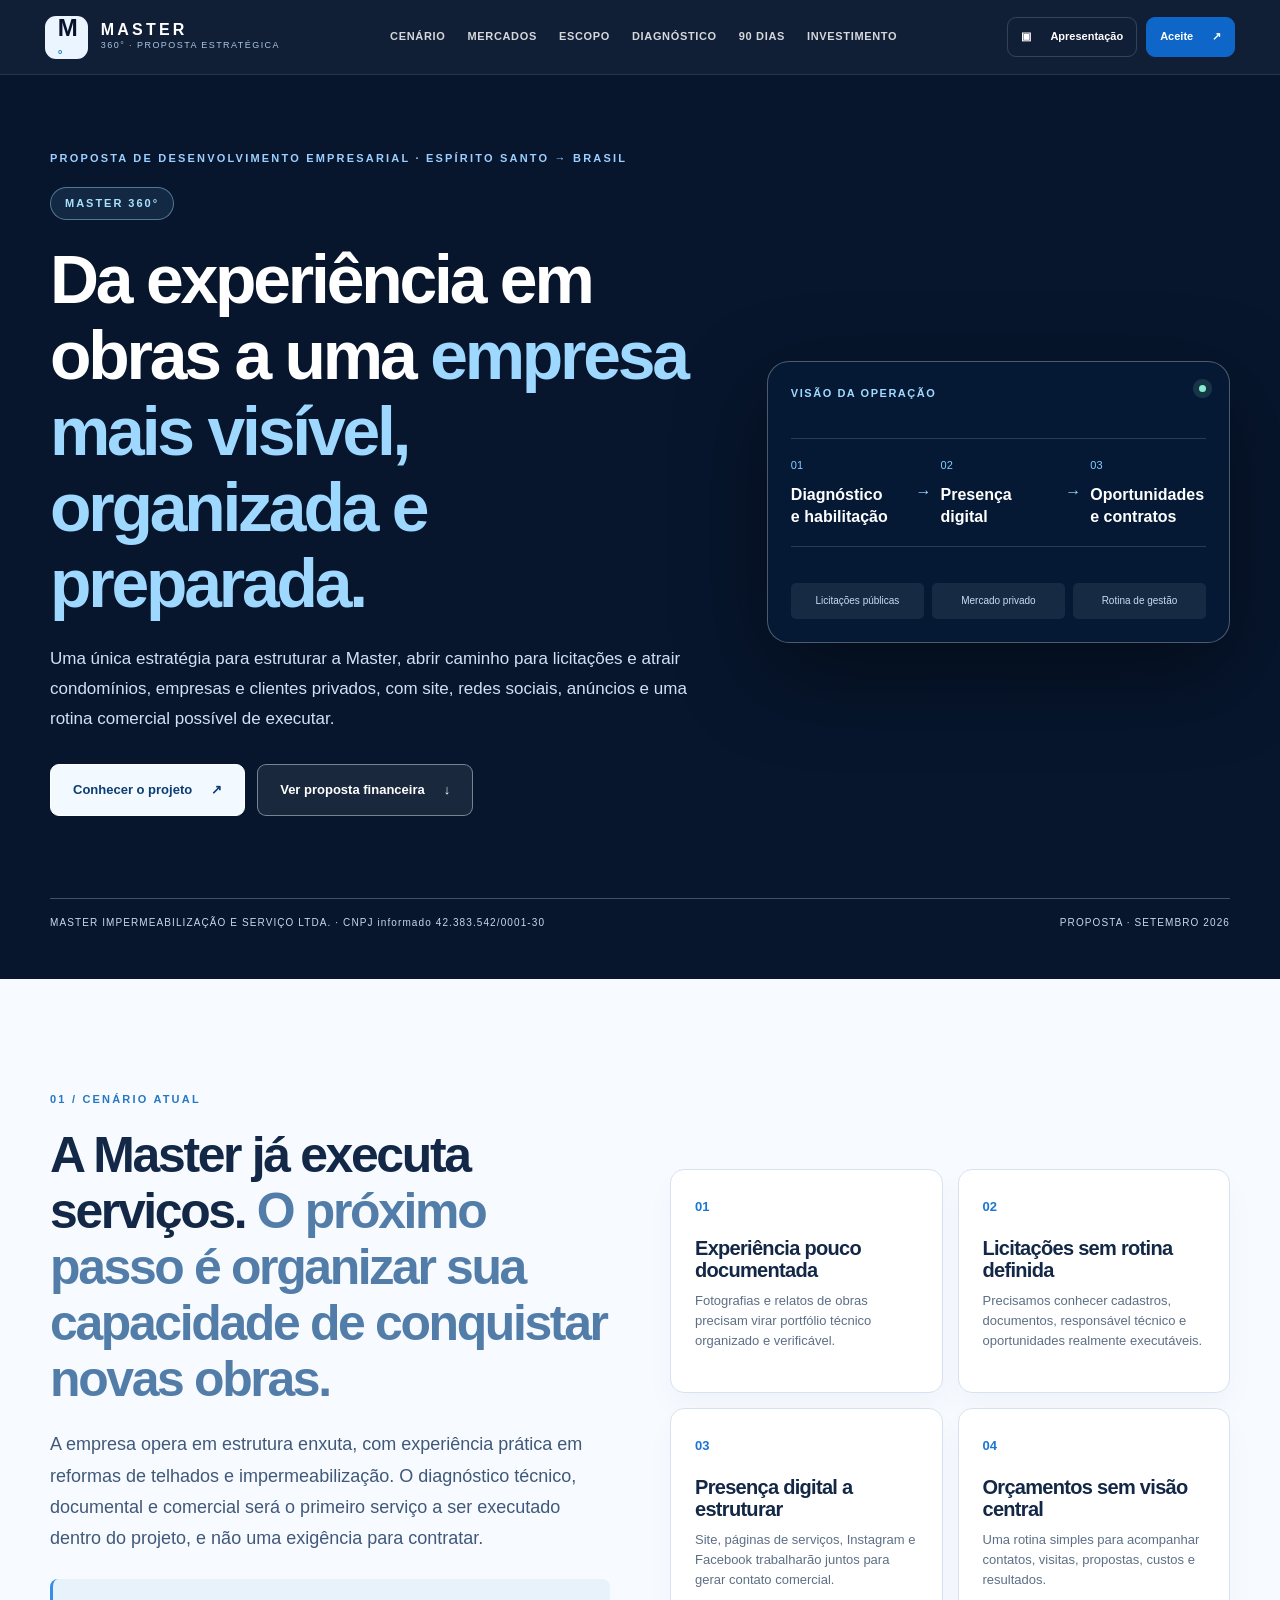
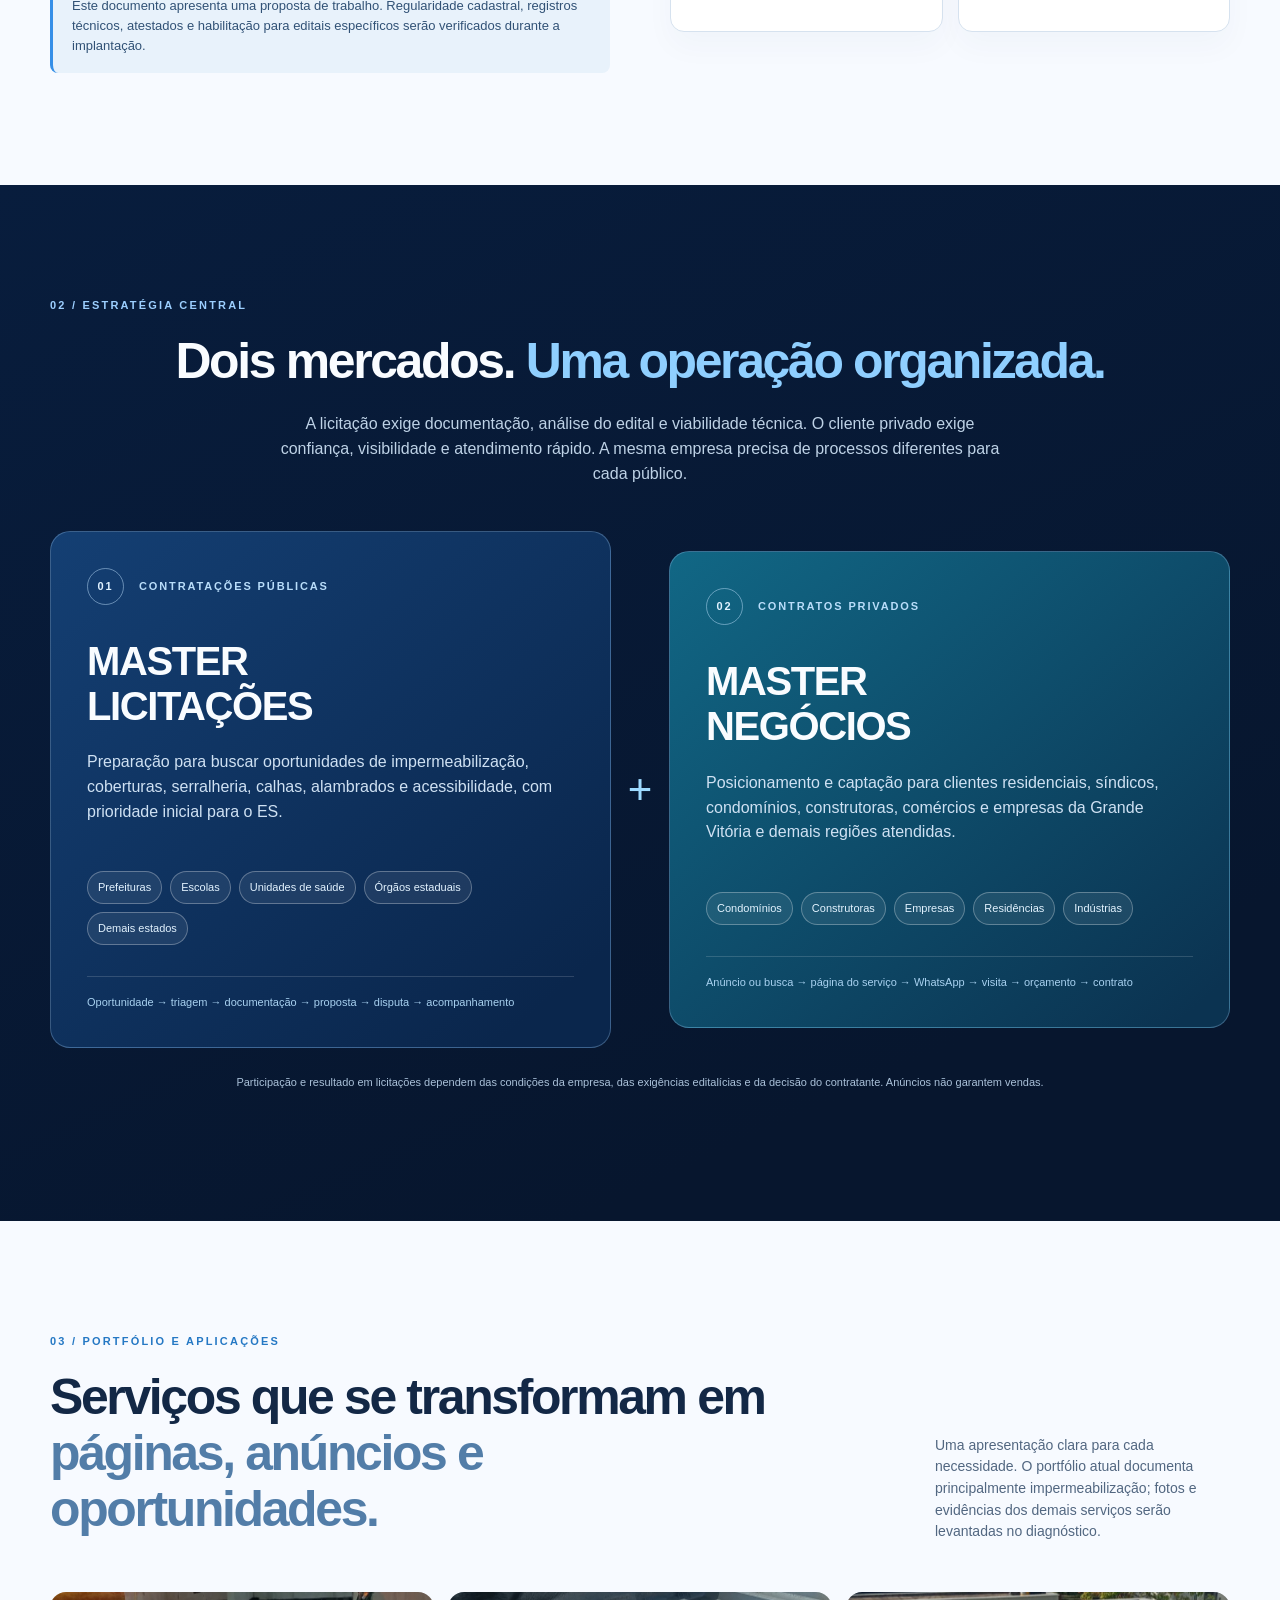
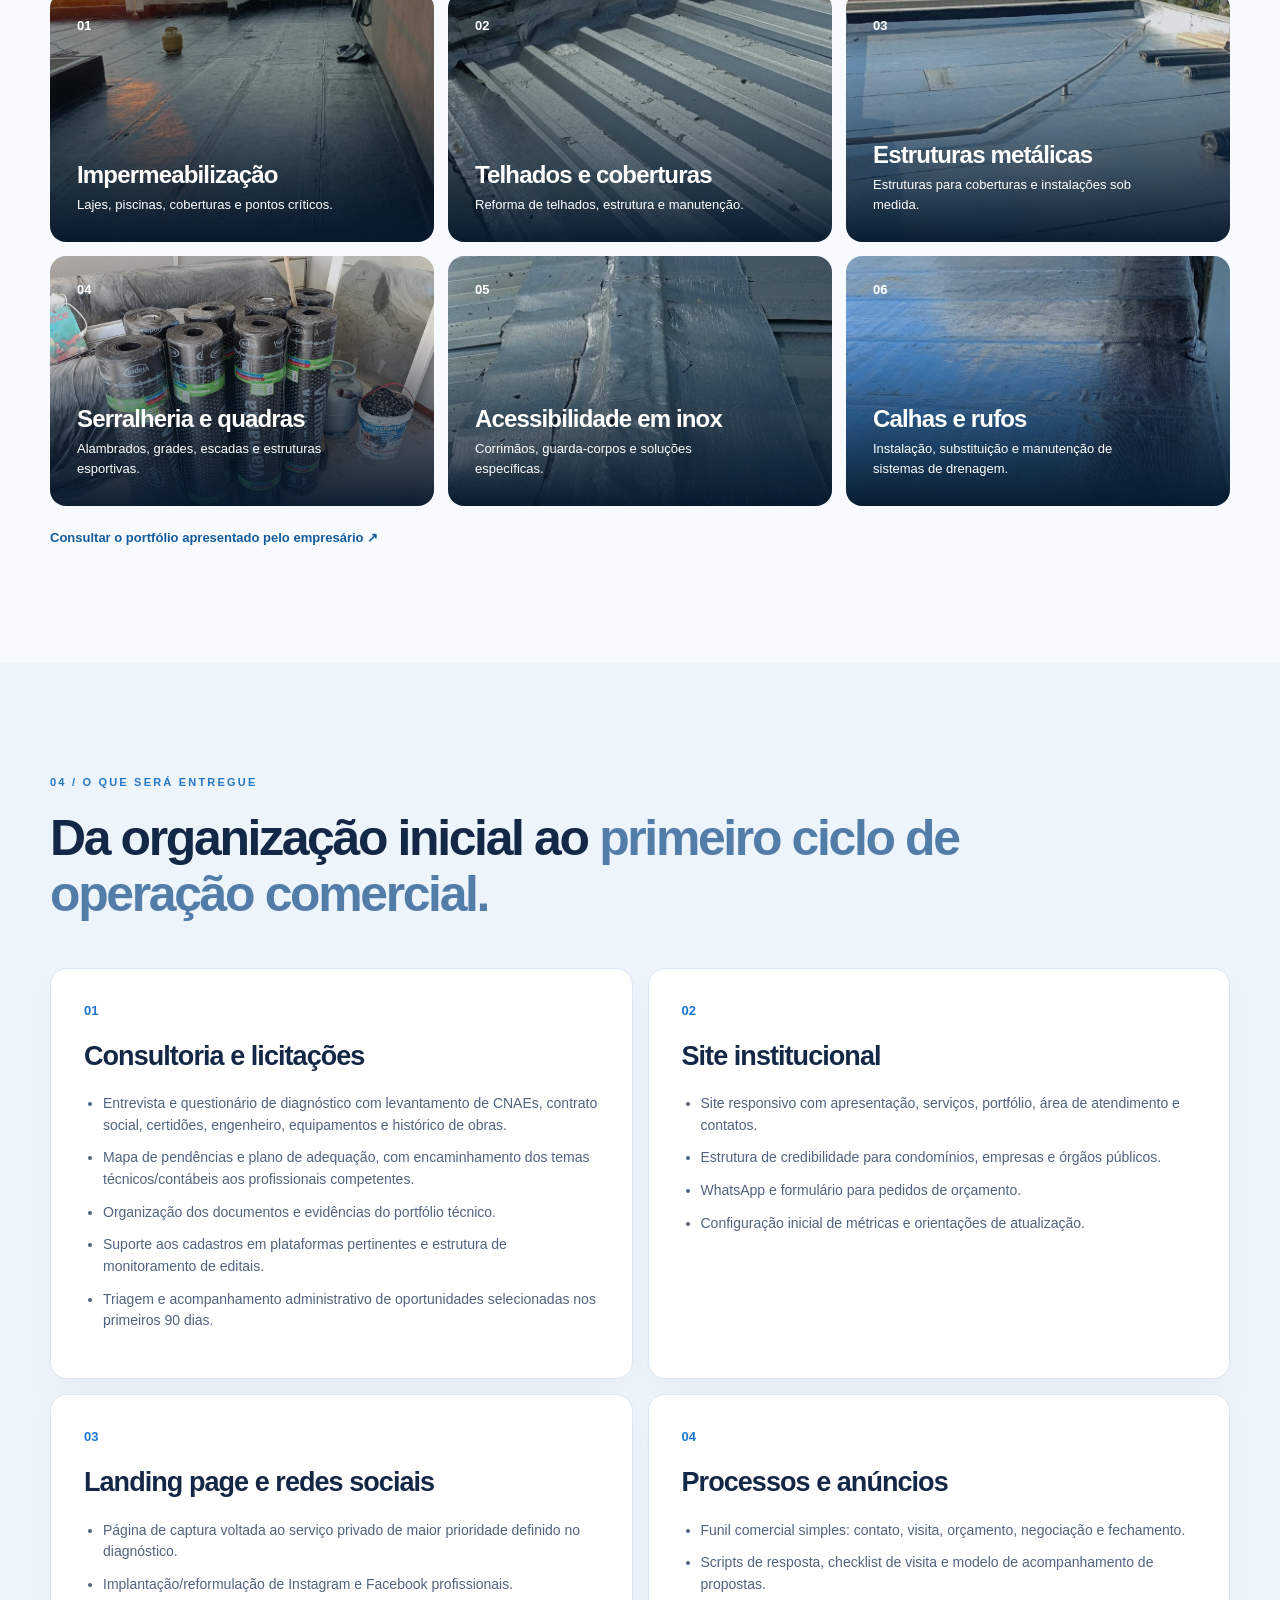
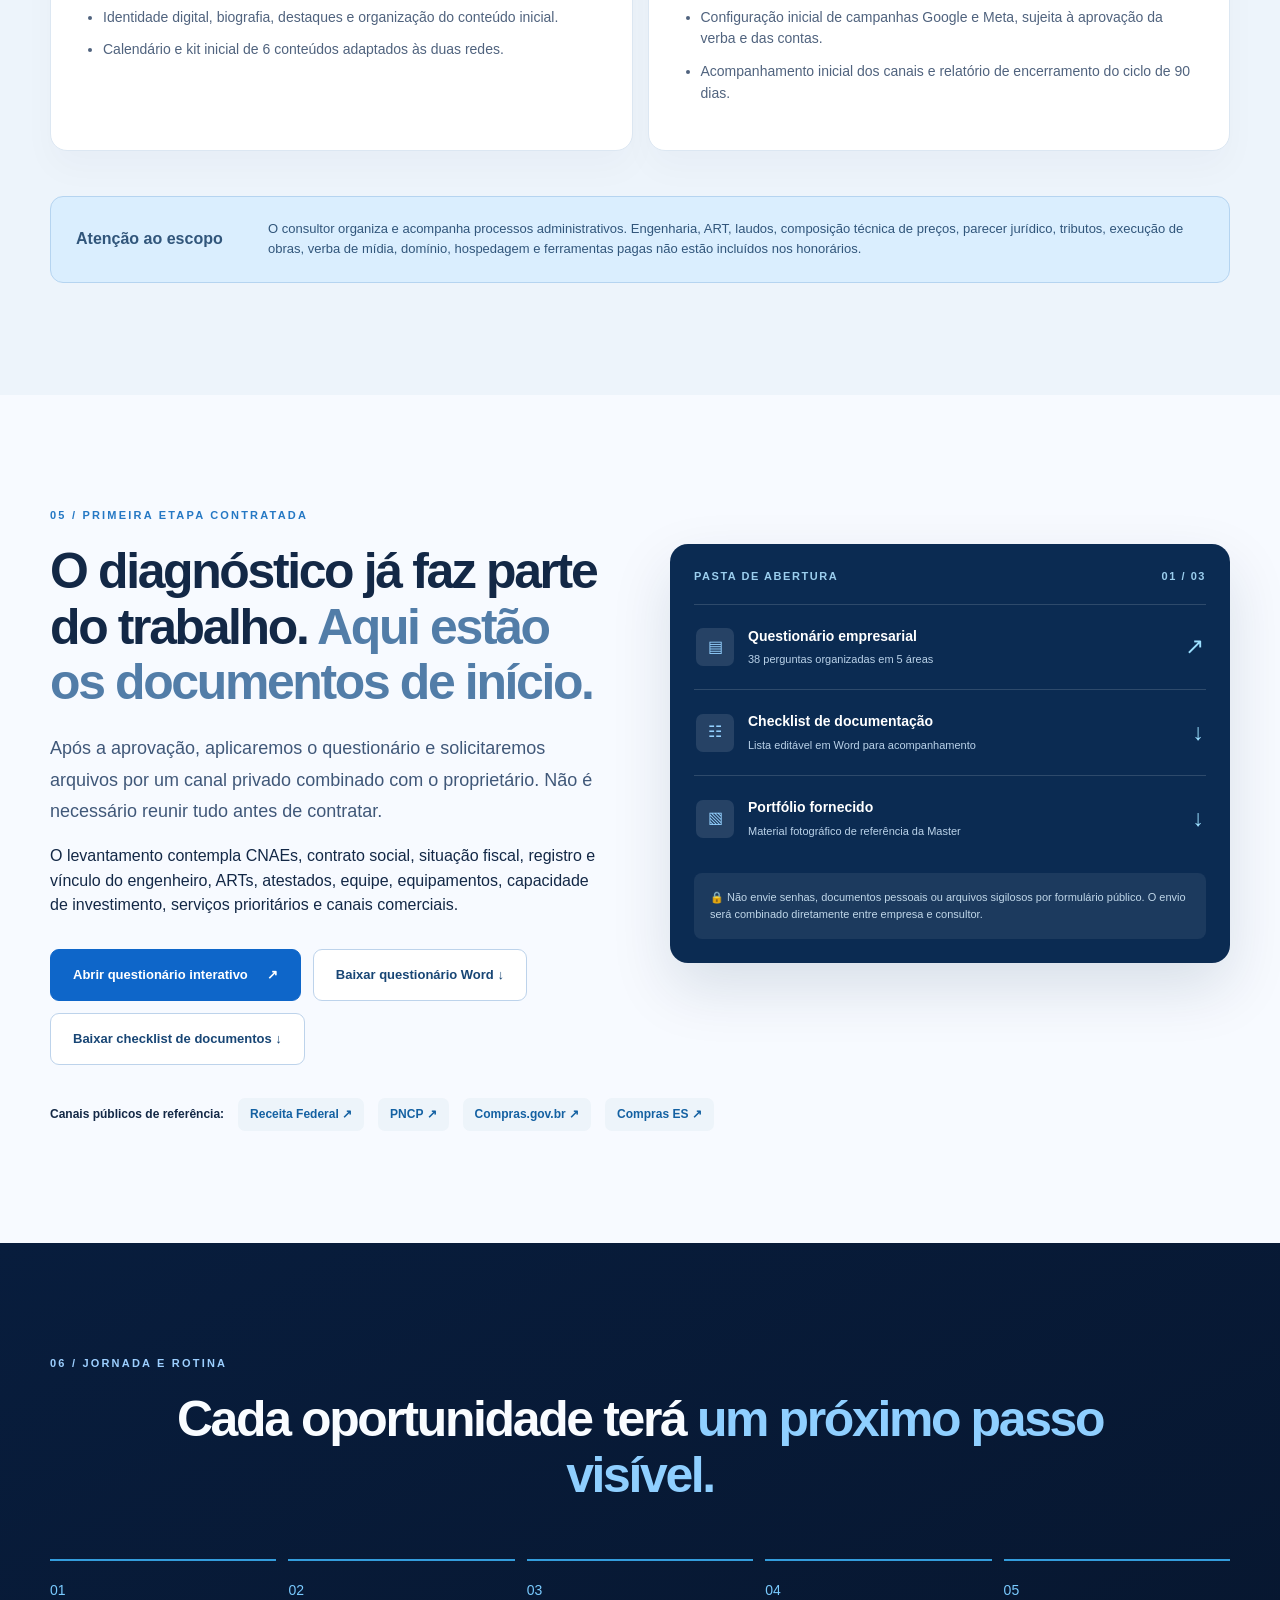
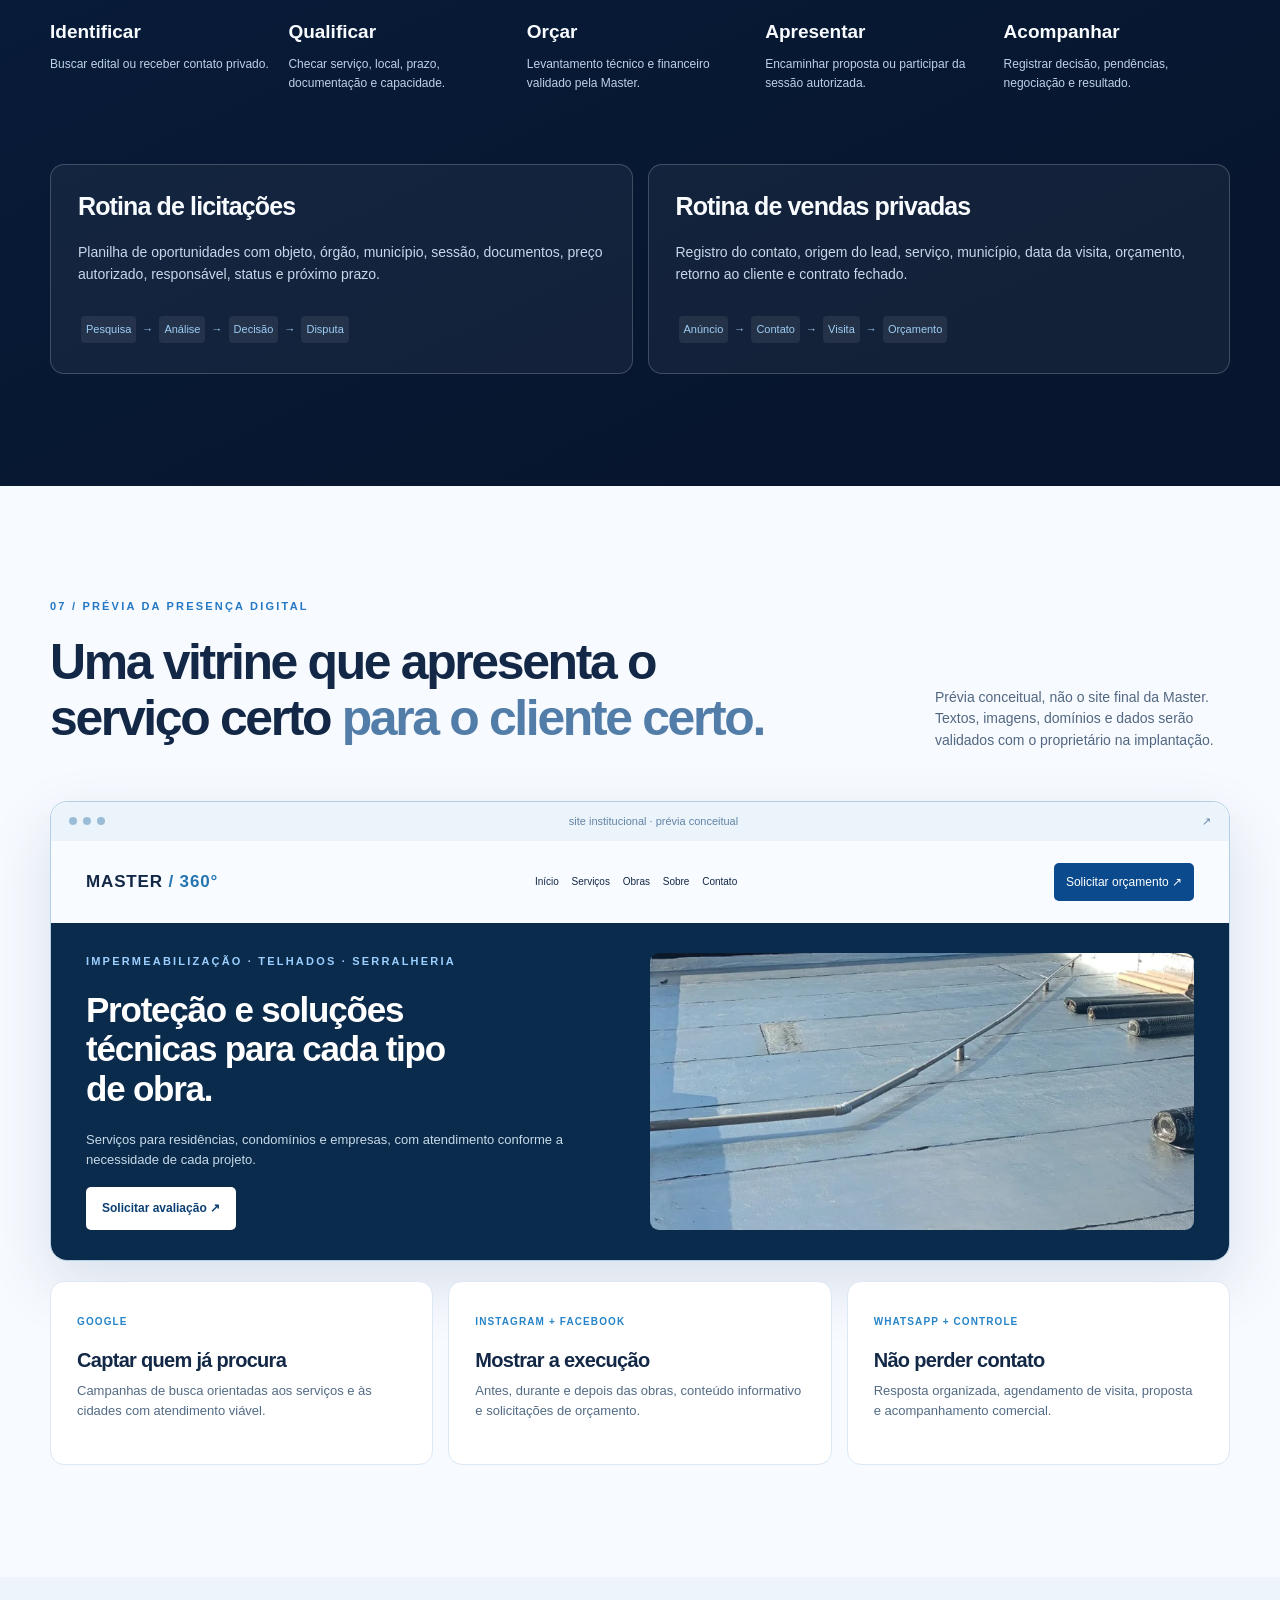
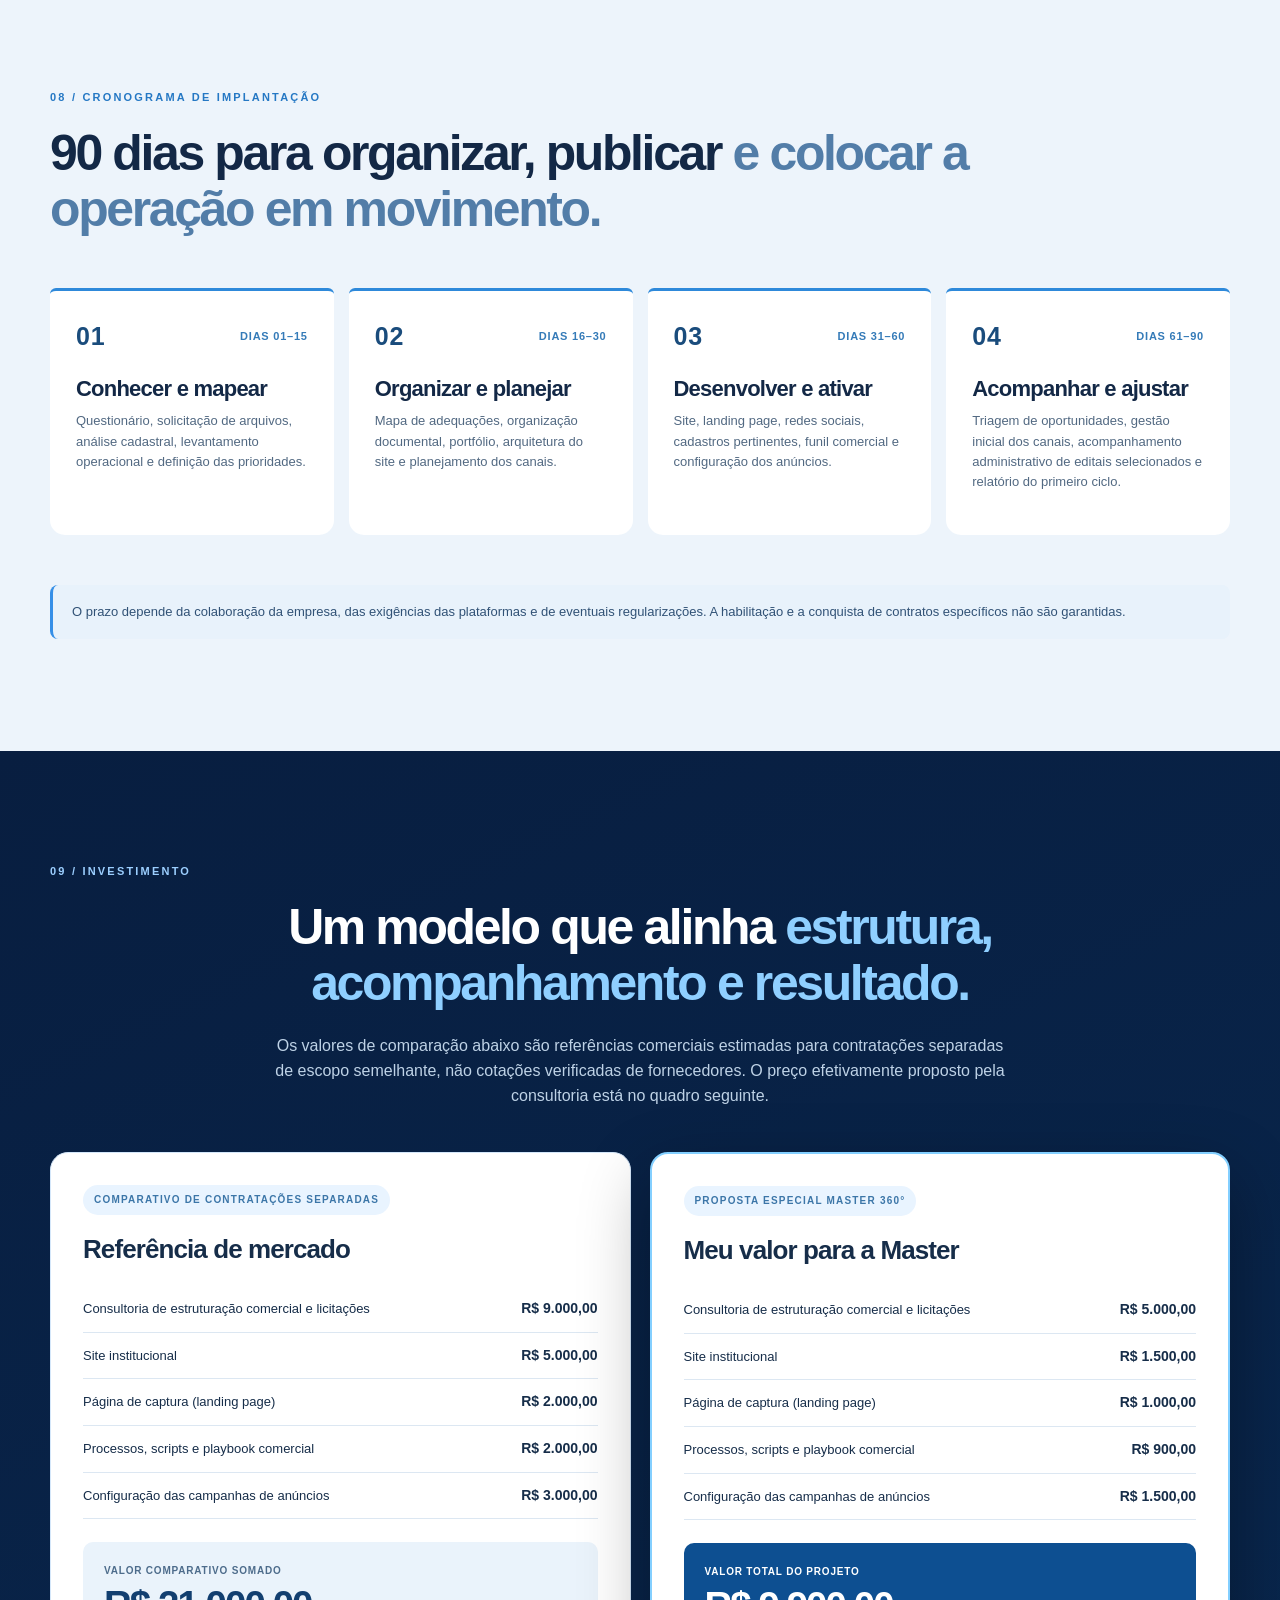
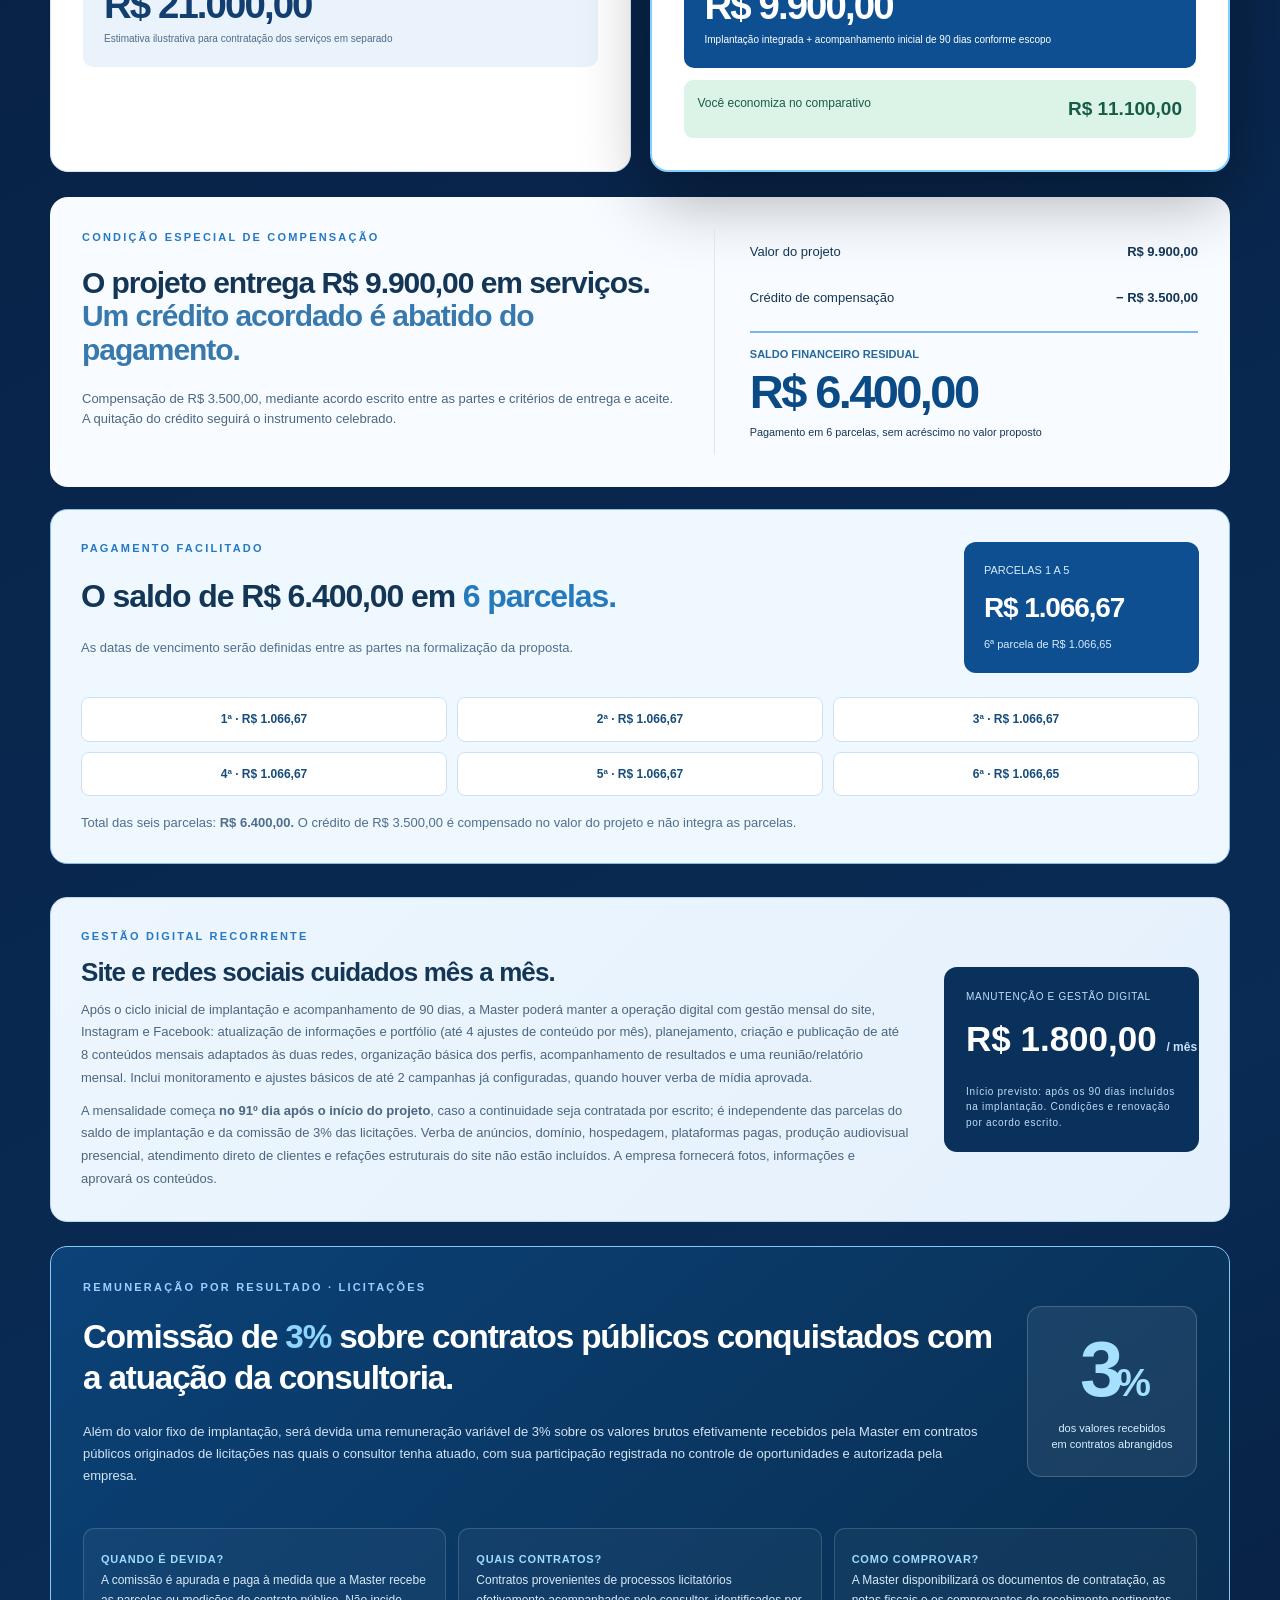
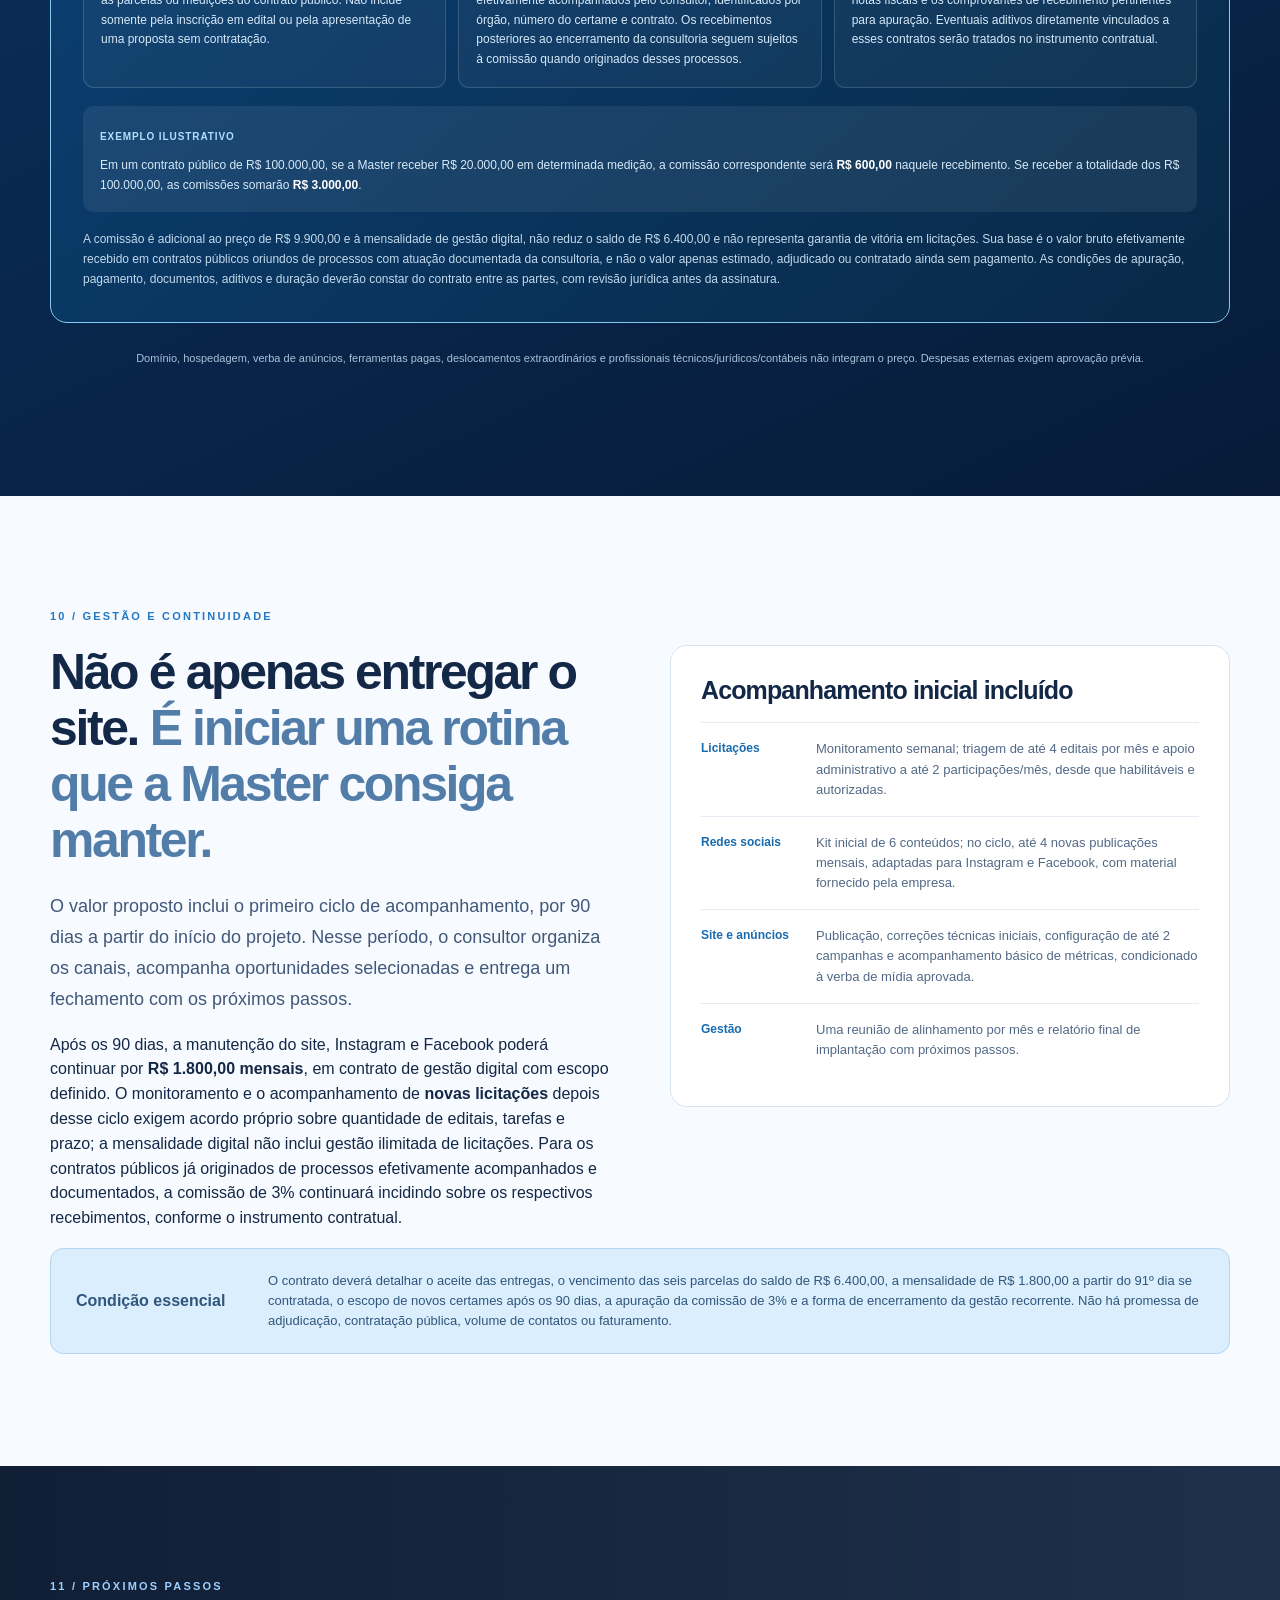
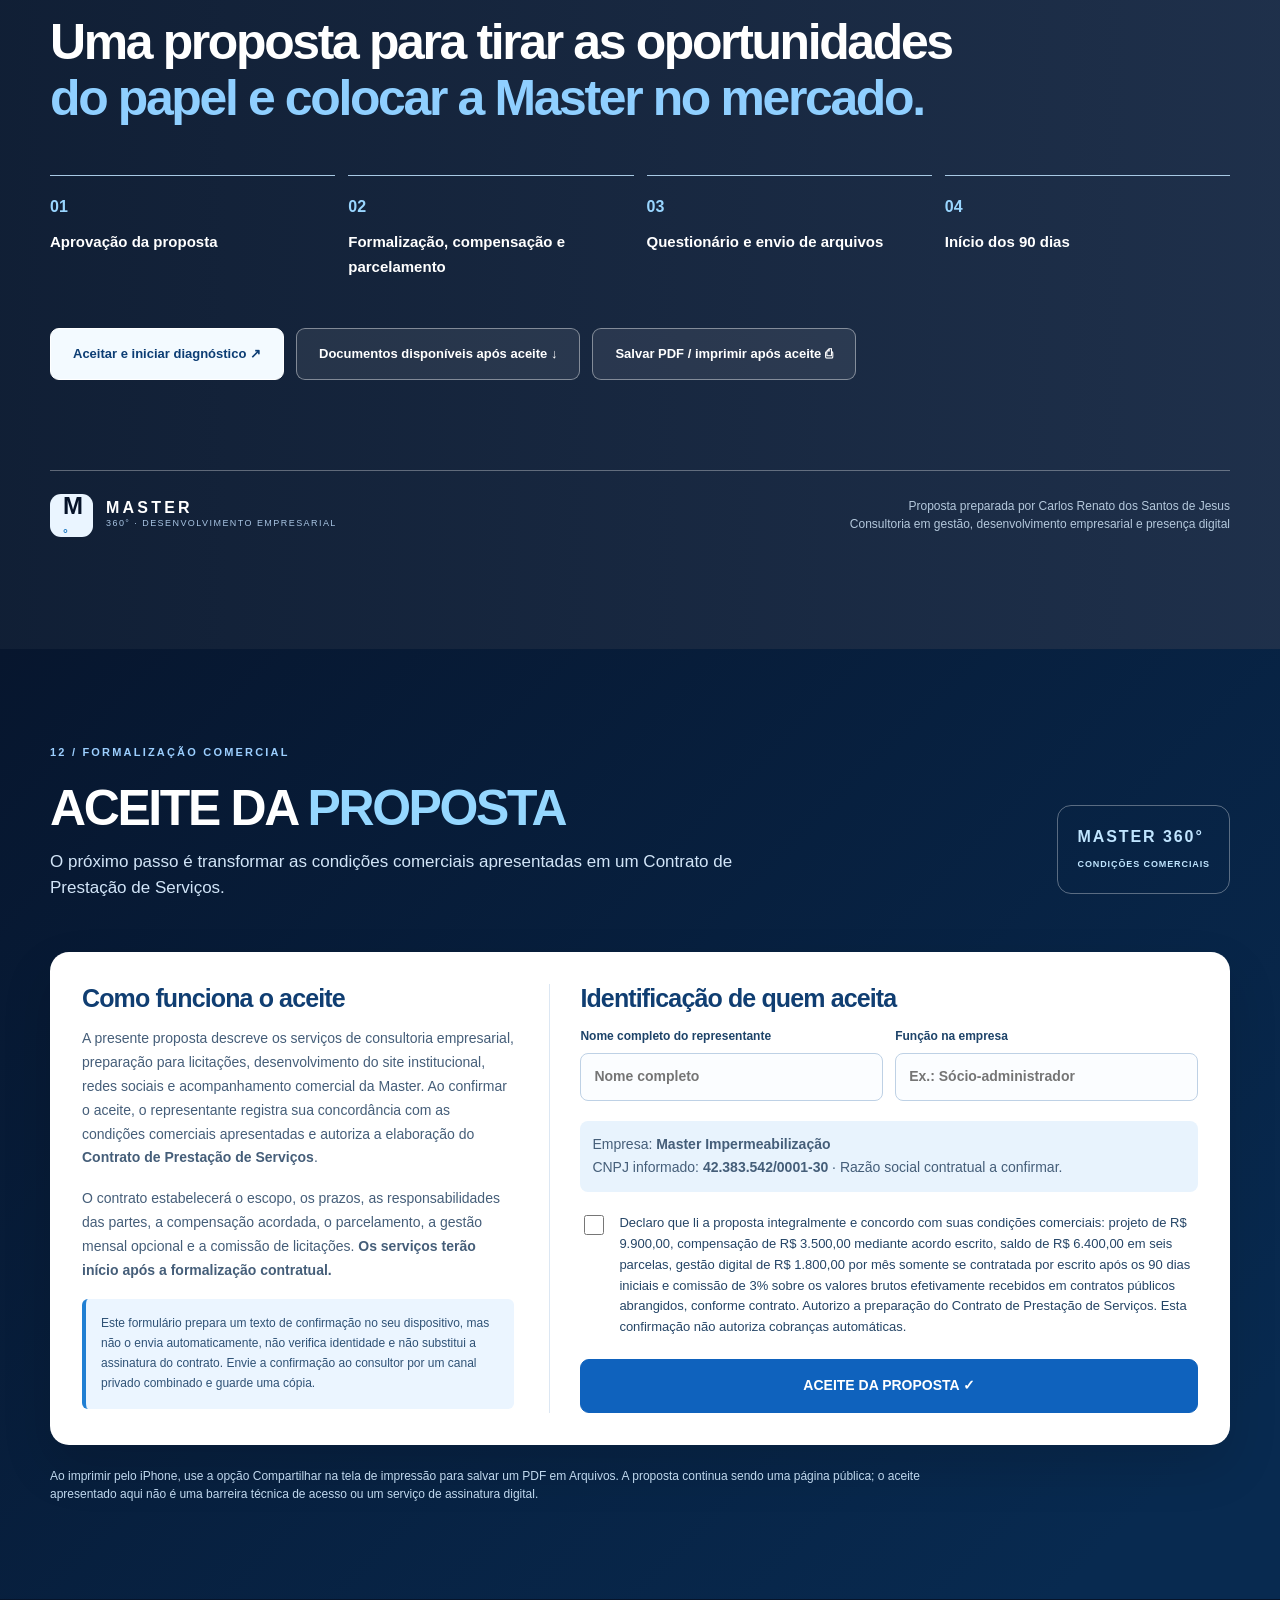
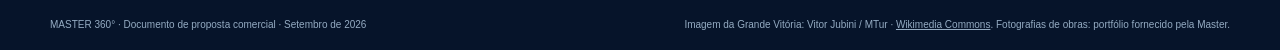
==== commit 14594274: "Update index.html" ====
--- a/index.html
+++ b/index.html
@@ -13,7 +13,7 @@
 <section id="inicio" class="hero panel"><div class="hero-bg" role="img" aria-label="Vista da Grande Vitória e da Terceira Ponte"></div><div class="container hero-content"><div class="eyebrow light">PROPOSTA DE DESENVOLVIMENTO EMPRESARIAL <span>·</span> ESPÍRITO SANTO → BRASIL</div><div class="hero-grid"><div><div class="tag">MASTER 360°</div><h1>Da experiência em obras a uma <em>empresa mais visível, organizada e preparada.</em></h1><p>Uma única estratégia para estruturar a Master, abrir caminho para licitações e atrair condomínios, empresas e clientes privados, com site, redes sociais, anúncios e uma rotina comercial possível de executar.</p><div class="btn-row"><a class="btn bright" href="#motores">Conhecer o projeto <span>↗</span></a><a class="btn glass" href="#investimento">Ver proposta financeira <span>↓</span></a></div></div><div class="hero-card"><div class="hero-card-top"><span>VISÃO DA OPERAÇÃO</span><span class="live-dot"></span></div><div class="hero-pipeline"><div><span>01</span><strong>Diagnóstico<br>e habilitação</strong></div><b>→</b><div><span>02</span><strong>Presença<br>digital</strong></div><b>→</b><div><span>03</span><strong>Oportunidades<br>e contratos</strong></div></div><div class="hero-bottom"><span>Licitações públicas</span><span>Mercado privado</span><span>Rotina de gestão</span></div></div></div><div class="hero-foot"><span>MASTER IMPERMEABILIZAÇÃO E SERVIÇO LTDA. · CNPJ informado 42.383.542/0001-30</span><span>PROPOSTA · SETEMBRO 2026</span></div></div></section>
 <section id="cenario" class="section panel"><div class="container"><div class="eyebrow">01 / CENÁRIO ATUAL</div><div class="split"><div><h2>A Master já executa serviços. <span>O próximo passo é organizar sua capacidade de conquistar novas obras.</span></h2><p class="lead">A empresa opera em estrutura enxuta, com experiência prática em reformas de telhados e impermeabilização. O diagnóstico técnico, documental e comercial será o primeiro serviço a ser executado dentro do projeto, e não uma exigência para contratar.</p><div class="note">Este documento apresenta uma proposta de trabalho. Regularidade cadastral, registros técnicos, atestados e habilitação para editais específicos serão verificados durante a implantação.</div></div><div class="issue-grid"><article class="issue"><b>01</b><h3>Experiência pouco documentada</h3><p>Fotografias e relatos de obras precisam virar portfólio técnico organizado e verificável.</p></article><article class="issue"><b>02</b><h3>Licitações sem rotina definida</h3><p>Precisamos conhecer cadastros, documentos, responsável técnico e oportunidades realmente executáveis.</p></article><article class="issue"><b>03</b><h3>Presença digital a estruturar</h3><p>Site, páginas de serviços, Instagram e Facebook trabalharão juntos para gerar contato comercial.</p></article><article class="issue"><b>04</b><h3>Orçamentos sem visão central</h3><p>Uma rotina simples para acompanhar contatos, visitas, propostas, custos e resultados.</p></article></div></div></div></section>
 <section id="motores" class="section section-dark panel"><div class="container"><div class="eyebrow light">02 / ESTRATÉGIA CENTRAL</div><h2 class="center">Dois mercados. <span>Uma operação organizada.</span></h2><p class="center intro">A licitação exige documentação, análise do edital e viabilidade técnica. O cliente privado exige confiança, visibilidade e atendimento rápido. A mesma empresa precisa de processos diferentes para cada público.</p><div class="motors"><article class="motor"><div class="motor-head"><span class="round">01</span><span>CONTRATAÇÕES PÚBLICAS</span></div><h3>MASTER<br>LICITAÇÕES</h3><p>Preparação para buscar oportunidades de impermeabilização, coberturas, serralheria, calhas, alambrados e acessibilidade, com prioridade inicial para o ES.</p><div class="pillset"><span>Prefeituras</span><span>Escolas</span><span>Unidades de saúde</span><span>Órgãos estaduais</span><span>Demais estados</span></div><div class="motor-footer">Oportunidade → triagem → documentação → proposta → disputa → acompanhamento</div></article><div class="motor-link">+</div><article class="motor motor-alt"><div class="motor-head"><span class="round">02</span><span>CONTRATOS PRIVADOS</span></div><h3>MASTER<br>NEGÓCIOS</h3><p>Posicionamento e captação para clientes residenciais, síndicos, condomínios, construtoras, comércios e empresas da Grande Vitória e demais regiões atendidas.</p><div class="pillset"><span>Condomínios</span><span>Construtoras</span><span>Empresas</span><span>Residências</span><span>Indústrias</span></div><div class="motor-footer">Anúncio ou busca → página do serviço → WhatsApp → visita → orçamento → contrato</div></article></div><p class="fine center">Participação e resultado em licitações dependem das condições da empresa, das exigências editalícias e da decisão do contratante. Anúncios não garantem vendas.</p></div></section>
-<section id="servicos" class="section panel"><div class="container"><div class="eyebrow">03 / PORTFÓLIO E APLICAÇÕES</div><div class="section-head"><h2>Serviços que se transformam em <span>páginas, anúncios e oportunidades.</span></h2><p>Uma apresentação clara para cada necessidade. O portfólio atual documenta principalmente impermeabilização; fotos e evidências dos demais serviços serão levantadas no diagnóstico.</p></div><div class="service-grid"><article class="service photo" style="--photo:url('assets/obra_6.webp')"><div class="service-shade"></div><span>01</span><h3>Impermeabilização</h3><p>Lajes, piscinas, coberturas e pontos críticos.</p></article><article class="service photo" style="--photo:url('assets/obra_4.webp')"><div class="service-shade"></div><span>02</span><h3>Telhados e coberturas</h3><p>Reforma de telhados, estrutura e manutenção.</p></article><article class="service simple"><span>03</span><h3>Estruturas metálicas</h3><p>Estruturas para coberturas e instalações sob medida.</p></article><article class="service simple"><span>04</span><h3>Serralheria e quadras</h3><p>Alambrados, grades, escadas e estruturas esportivas.</p></article><article class="service simple"><span>05</span><h3>Acessibilidade em inox</h3><p>Corrimãos, guarda-corpos e soluções específicas.</p></article><article class="service simple"><span>06</span><h3>Calhas e rufos</h3><p>Instalação, substituição e manutenção de sistemas de drenagem.</p></article></div><a href="documentos/portfolio_master_atual.docx" class="text-link" download>Consultar o portfólio apresentado pelo empresário ↗</a></div></section>
+<section id="servicos" class="section panel"><div class="container"><div class="eyebrow">03 / PORTFÓLIO E APLICAÇÕES</div><div class="section-head"><h2>Serviços que se transformam em <span>páginas, anúncios e oportunidades.</span></h2><p>Uma apresentação clara para cada necessidade. O portfólio atual documenta principalmente impermeabilização; fotos e evidências dos demais serviços serão levantadas no diagnóstico.</p></div><div class="service-grid"><article class="service photo" style="--photo:url('assets/obra_6.webp')"><div class="service-shade"></div><span>01</span><h3>Impermeabilização</h3><p>Lajes, piscinas, coberturas e pontos críticos.</p></article><article class="service photo" style="--photo:url('assets/obra_4.webp')"><div class="service-shade"></div><span>02</span><h3>Telhados e coberturas</h3><p>Reforma de telhados, estrutura e manutenção.</p></article><article class="service photo" style="--photo:url('assets/obra_3.webp')"><div class="service-shade"></div><span>03</span><h3>Estruturas metálicas</h3><p>Estruturas para coberturas e instalações sob medida.</p></article><article class="service photo" style="--photo:url('assets/obra_1.webp')"><div class="service-shade"></div><span>04</span><h3>Serralheria e quadras</h3><p>Alambrados, grades, escadas e estruturas esportivas.</p></article><article class="service photo" style="--photo:url('assets/obra_5.webp')"><div class="service-shade"></div><span>05</span><h3>Acessibilidade em inox</h3><p>Corrimãos, guarda-corpos e soluções específicas.</p></article><article class="service photo" style="--photo:url('assets/obra_2.webp')"><div class="service-shade"></div><span>06</span><h3>Calhas e rufos</h3><p>Instalação, substituição e manutenção de sistemas de drenagem.</p></article></div><a href="documentos/portfolio_master_atual.docx" class="text-link" download>Consultar o portfólio apresentado pelo empresário ↗</a></div></section>
 <section id="entregas" class="section section-pale panel"><div class="container"><div class="eyebrow">04 / O QUE SERÁ ENTREGUE</div><h2>Da organização inicial ao <span>primeiro ciclo de operação comercial.</span></h2><div class="deliveries"><article><span class="num">01</span><h3>Consultoria e licitações</h3><ul><li>Entrevista e questionário de diagnóstico com levantamento de CNAEs, contrato social, certidões, engenheiro, equipamentos e histórico de obras.</li><li>Mapa de pendências e plano de adequação, com encaminhamento dos temas técnicos/contábeis aos profissionais competentes.</li><li>Organização dos documentos e evidências do portfólio técnico.</li><li>Suporte aos cadastros em plataformas pertinentes e estrutura de monitoramento de editais.</li><li>Triagem e acompanhamento administrativo de oportunidades selecionadas nos primeiros 90 dias.</li></ul></article><article><span class="num">02</span><h3>Site institucional</h3><ul><li>Site responsivo com apresentação, serviços, portfólio, área de atendimento e contatos.</li><li>Estrutura de credibilidade para condomínios, empresas e órgãos públicos.</li><li>WhatsApp e formulário para pedidos de orçamento.</li><li>Configuração inicial de métricas e orientações de atualização.</li></ul></article><article><span class="num">03</span><h3>Landing page e redes sociais</h3><ul><li>Página de captura voltada ao serviço privado de maior prioridade definido no diagnóstico.</li><li>Implantação/reformulação de Instagram e Facebook profissionais.</li><li>Identidade digital, biografia, destaques e organização do conteúdo inicial.</li><li>Calendário e kit inicial de 6 conteúdos adaptados às duas redes.</li></ul></article><article><span class="num">04</span><h3>Processos e anúncios</h3><ul><li>Funil comercial simples: contato, visita, orçamento, negociação e fechamento.</li><li>Scripts de resposta, checklist de visita e modelo de acompanhamento de propostas.</li><li>Configuração inicial de campanhas Google e Meta, sujeita à aprovação da verba e das contas.</li><li>Acompanhamento inicial dos canais e relatório de encerramento do ciclo de 90 dias.</li></ul></article></div><div class="callout"><strong>Atenção ao escopo</strong><p>O consultor organiza e acompanha processos administrativos. Engenharia, ART, laudos, composição técnica de preços, parecer jurídico, tributos, execução de obras, verba de mídia, domínio, hospedagem e ferramentas pagas não estão incluídos nos honorários.</p></div></div></section>
 <section id="diagnostico" class="section panel"><div class="container"><div class="eyebrow">05 / PRIMEIRA ETAPA CONTRATADA</div><div class="split align-start"><div><h2>O diagnóstico já faz parte do trabalho. <span>Aqui estão os documentos de início.</span></h2><p class="lead">Após a aprovação, aplicaremos o questionário e solicitaremos arquivos por um canal privado combinado com o proprietário. Não é necessário reunir tudo antes de contratar.</p><p>O levantamento contempla CNAEs, contrato social, situação fiscal, registro e vínculo do engenheiro, ARTs, atestados, equipe, equipamentos, capacidade de investimento, serviços prioritários e canais comerciais.</p><div class="btn-row wrap"><a data-after-accept="true" href="questionario.html" class="btn">Abrir questionário interativo <span>↗</span></a><a data-after-accept="true" href="documentos/questionario_diagnostico_master.docx" class="btn outline" download>Baixar questionário Word ↓</a><a data-after-accept="true" href="documentos/checklist_documentos_master.docx" class="btn outline" download>Baixar checklist de documentos ↓</a></div></div><div class="doc-card"><div class="doc-card-head"><span>PASTA DE ABERTURA</span><span>01 / 03</span></div><a data-after-accept="true" class="doc-row" href="questionario.html"><span class="doc-ico">▤</span><span><b>Questionário empresarial</b><small>38 perguntas organizadas em 5 áreas</small></span><span>↗</span></a><a data-after-accept="true" class="doc-row" href="documentos/checklist_documentos_master.docx" download><span class="doc-ico">☷</span><span><b>Checklist de documentação</b><small>Lista editável em Word para acompanhamento</small></span><span>↓</span></a><a class="doc-row" href="documentos/portfolio_master_atual.docx" download><span class="doc-ico">▧</span><span><b>Portfólio fornecido</b><small>Material fotográfico de referência da Master</small></span><span>↓</span></a><p class="safe-note">🔒 Não envie senhas, documentos pessoais ou arquivos sigilosos por formulário público. O envio será combinado diretamente entre empresa e consultor.</p></div></div><div class="official"><b>Canais públicos de referência:</b><a href="https://www.gov.br/pt-br/servicos/consultar-cadastro-nacional-de-pessoas-juridicas" target="_blank" rel="noopener">Receita Federal ↗</a><a href="https://pncp.gov.br/app/editais" target="_blank" rel="noopener">PNCP ↗</a><a href="https://www.gov.br/compras/pt-br" target="_blank" rel="noopener">Compras.gov.br ↗</a><a href="https://compras.es.gov.br/" target="_blank" rel="noopener">Compras ES ↗</a></div></div></section>
 <section id="jornada" class="section section-dark panel"><div class="container"><div class="eyebrow light">06 / JORNADA E ROTINA</div><h2 class="center">Cada oportunidade terá <span>um próximo passo visível.</span></h2><div class="journey"><div><span>01</span><b>Identificar</b><p>Buscar edital ou receber contato privado.</p></div><div><span>02</span><b>Qualificar</b><p>Checar serviço, local, prazo, documentação e capacidade.</p></div><div><span>03</span><b>Orçar</b><p>Levantamento técnico e financeiro validado pela Master.</p></div><div><span>04</span><b>Apresentar</b><p>Encaminhar proposta ou participar da sessão autorizada.</p></div><div><span>05</span><b>Acompanhar</b><p>Registrar decisão, pendências, negociação e resultado.</p></div></div><div class="two-panels"><article><h3>Rotina de licitações</h3><p>Planilha de oportunidades com objeto, órgão, município, sessão, documentos, preço autorizado, responsável, status e próximo prazo.</p><div class="flow"><span>Pesquisa</span> → <span>Análise</span> → <span>Decisão</span> → <span>Disputa</span></div></article><article><h3>Rotina de vendas privadas</h3><p>Registro do contato, origem do lead, serviço, município, data da visita, orçamento, retorno ao cliente e contrato fechado.</p><div class="flow"><span>Anúncio</span> → <span>Contato</span> → <span>Visita</span> → <span>Orçamento</span></div></article></div></div></section>
